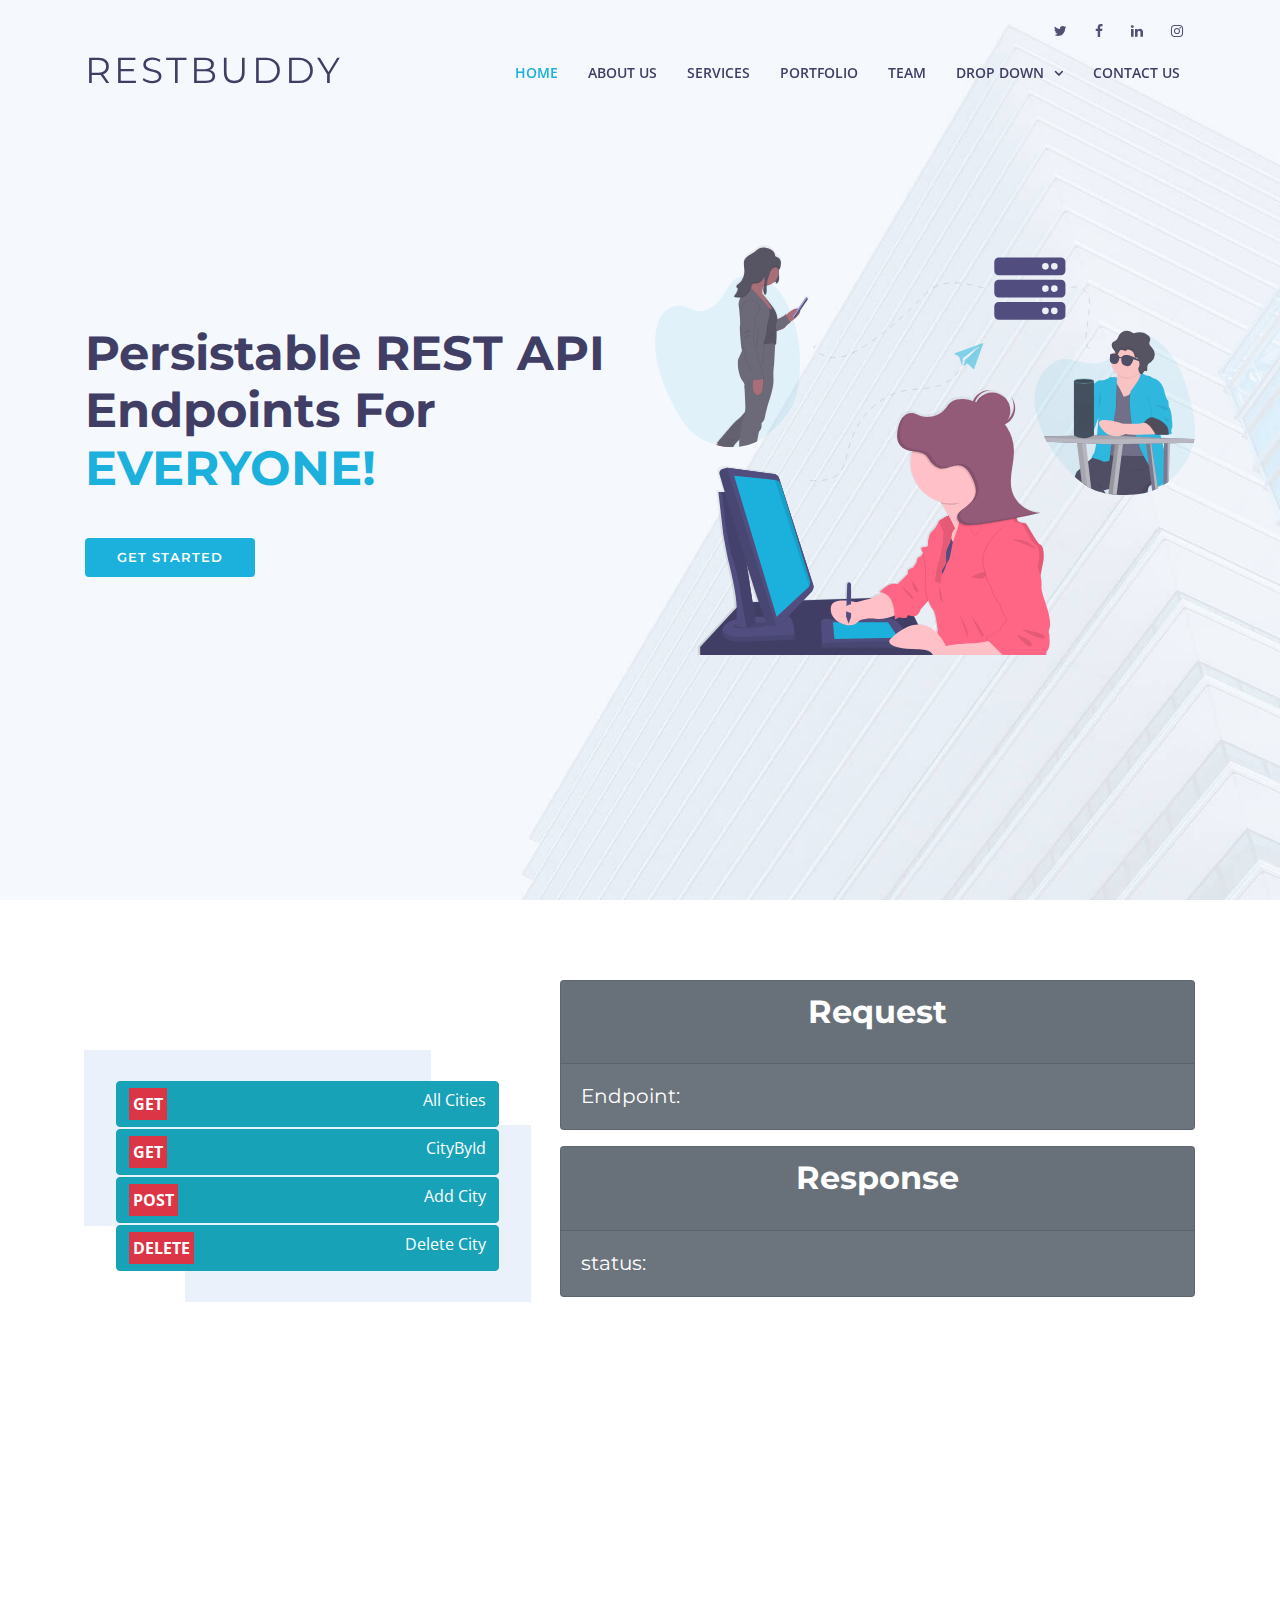
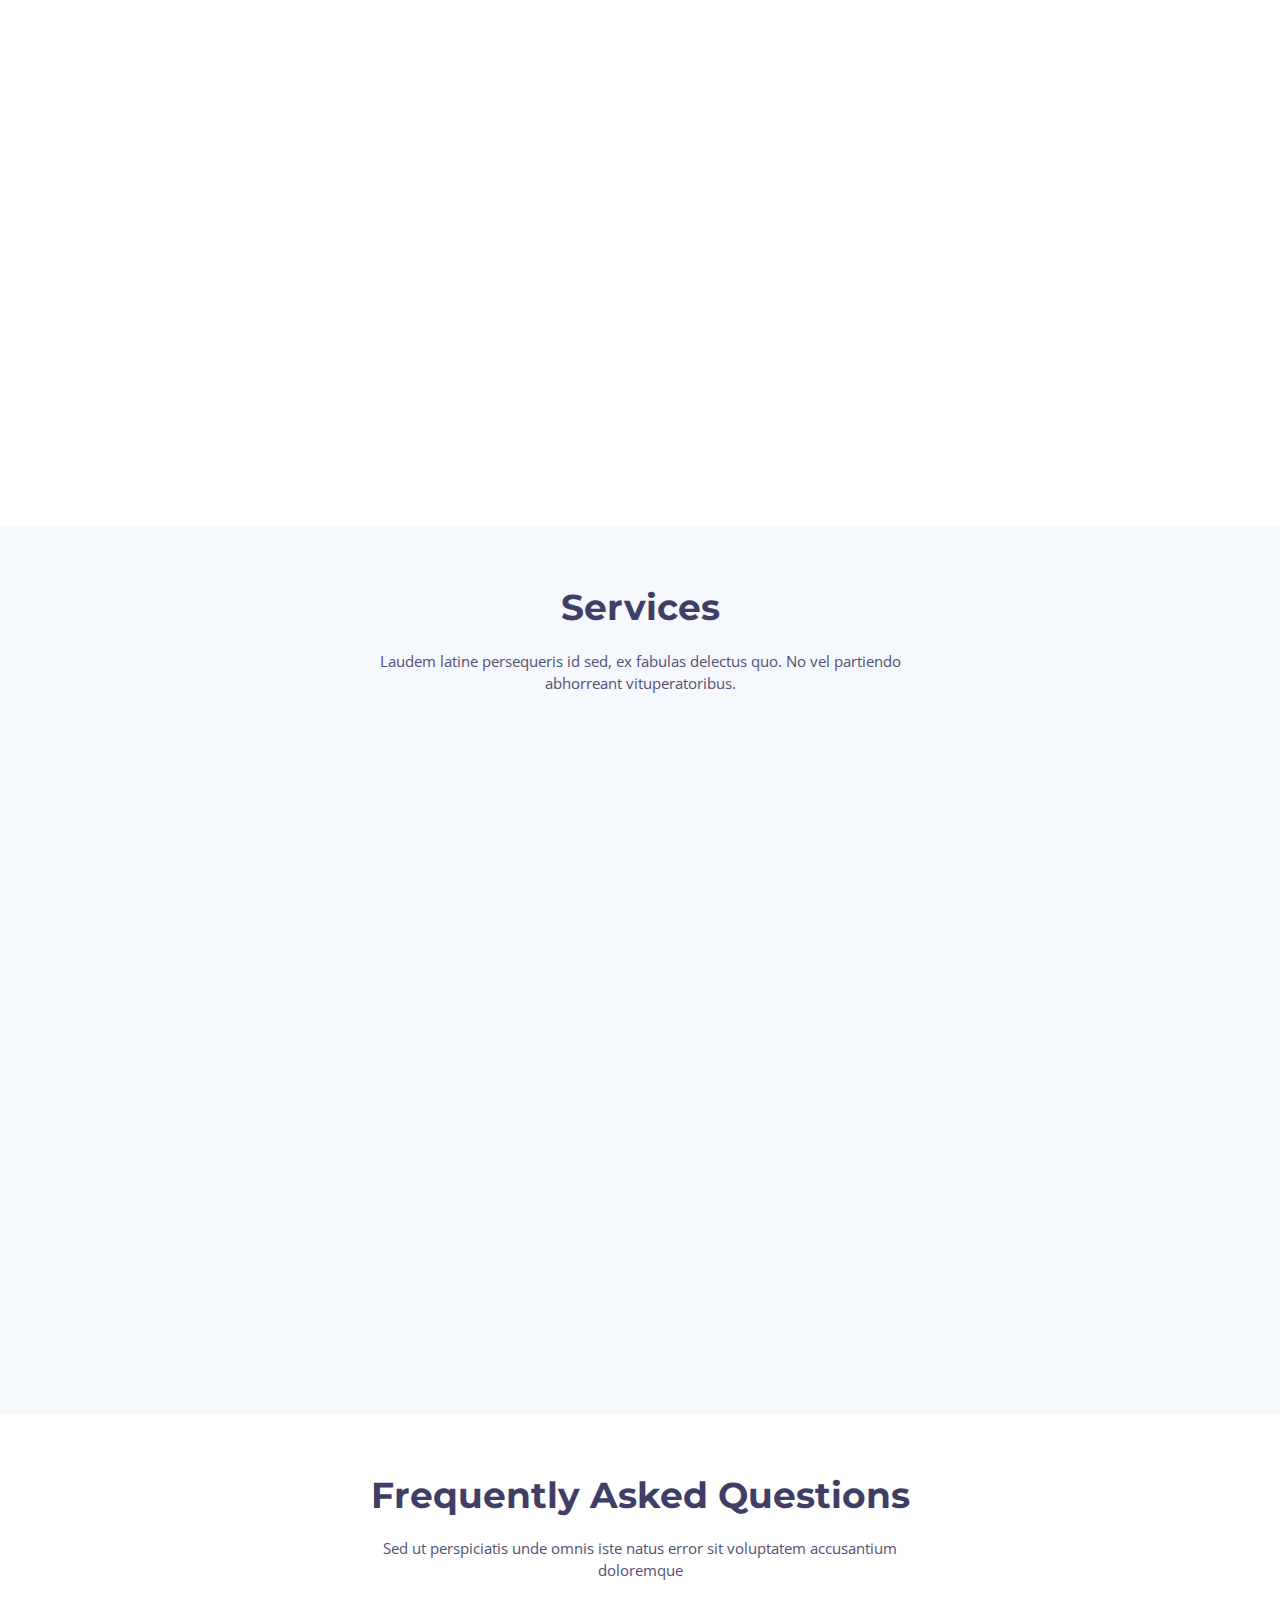
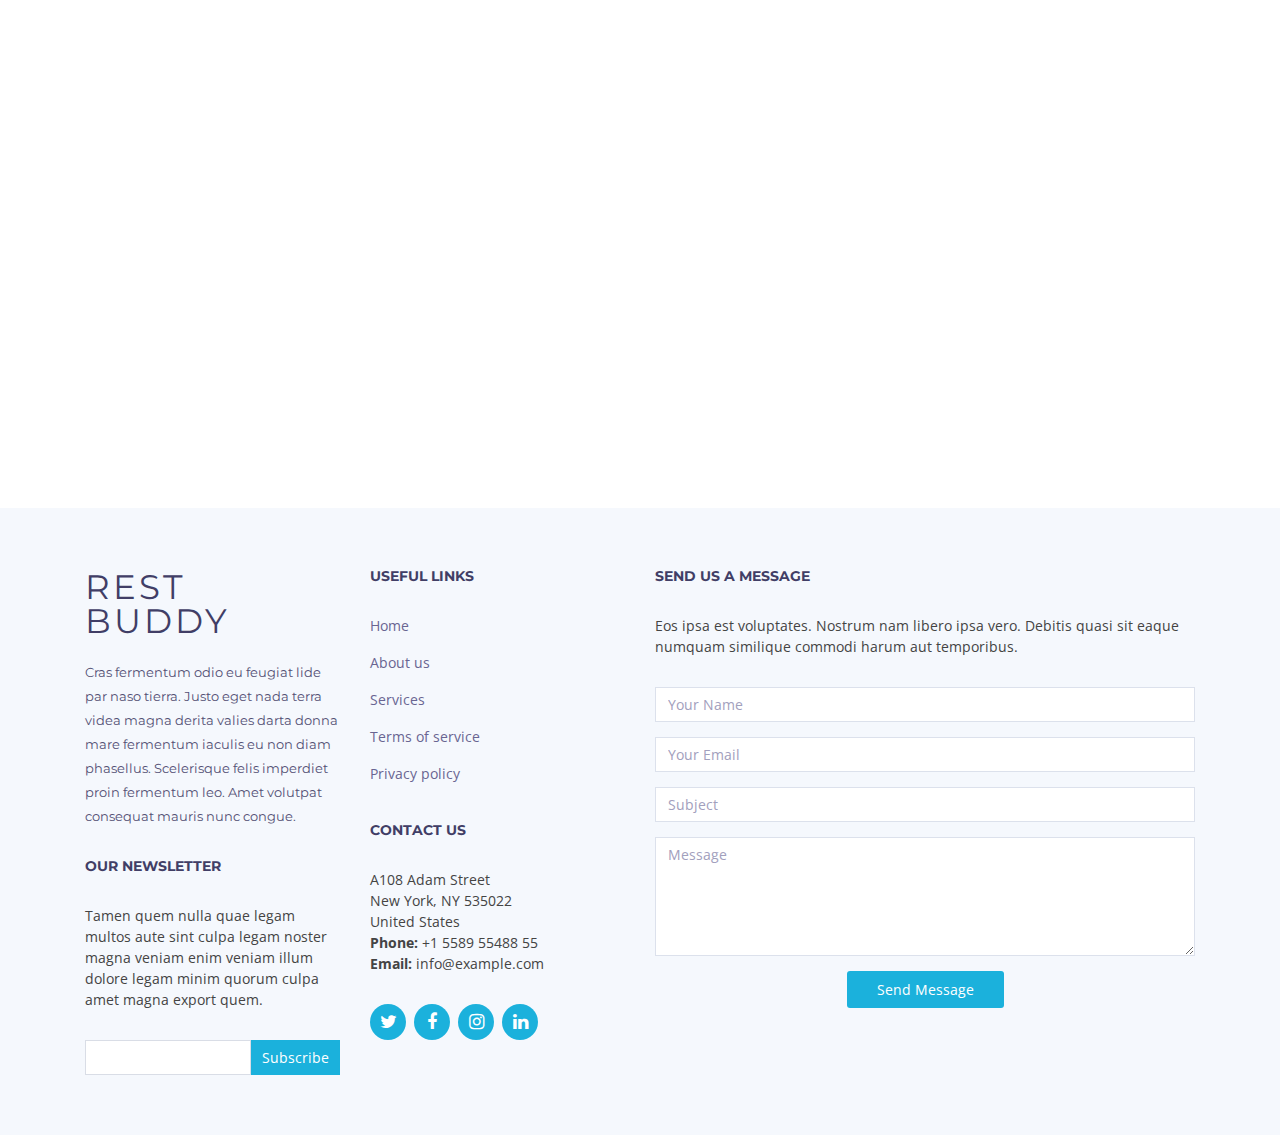
==== index.html @ 24dd7b5a "added backend" ====
<!DOCTYPE html>
<html lang="en">

<head>
    <meta charset="utf-8">
    <title>RestBuddy</title>
    <meta content="width=device-width, initial-scale=1.0" name="viewport">
    <meta content="rest buddy, rest api dummy api" name="keywords">
    <meta content="Dummy Rest Api for your frontend application." name="description">
    <!-- Favicons -->
    <link href="ui/img/favicon.png" rel="icon">
    <link href="ui/img/apple-touch-icon.png" rel="apple-touch-icon">
    <!-- Google Fonts -->
    <link href="https://fonts.googleapis.com/css?family=Open+Sans:300,300i,400,400i,500,600,700,700i|Montserrat:300,400,500,600,700" rel="stylesheet">
    <!-- Bootstrap CSS File -->
    <link href="ui/lib/bootstrap/css/bootstrap.min.css" rel="stylesheet">
    <!-- Libraries CSS Files -->
    <link href="ui/lib/font-awesome/css/font-awesome.min.css" rel="stylesheet">
    <link href="ui/lib/animate/animate.min.css" rel="stylesheet">
    <link href="ui/lib/ionicons/css/ionicons.min.css" rel="stylesheet">
    <link href="ui/lib/owlcarousel/assets/owl.carousel.min.css" rel="stylesheet">
    <link href="ui/lib/lightbox/css/lightbox.min.css" rel="stylesheet">
    <!-- Main Stylesheet File -->
    <link href="ui/css/style.css" rel="stylesheet">
</head>

<body>
    <!--==========================
  Header
  ============================-->
    <header id="header">
        <div id="topbar">
            <div class="container">
                <div class="social-links">
                    <a href="#" class="twitter"><i class="fa fa-twitter"></i></a>
                    <a href="#" class="facebook"><i class="fa fa-facebook"></i></a>
                    <a href="#" class="linkedin"><i class="fa fa-linkedin"></i></a>
                    <a href="#" class="instagram"><i class="fa fa-instagram"></i></a>
                </div>
            </div>
        </div>
        <div class="container">
            <div class="logo float-left">
                <!-- Uncomment below if you prefer to use an image logo -->
                <h1 class="text-light"><a href="#intro" class="scrollto"><span>RestBuddy</span></a></h1>
                <!-- <a href="#header" class="scrollto"><img src="img/logo.png" alt="" class="img-fluid"></a> -->
            </div>
            <nav class="main-nav float-right d-none d-lg-block">
                <ul>
                    <li class="active"><a href="#intro">Home</a></li>
                    <li><a href="#about">About Us</a></li>
                    <li><a href="#services">Services</a></li>
                    <li><a href="#portfolio">Portfolio</a></li>
                    <li><a href="#team">Team</a></li>
                    <li class="drop-down"><a href="">Drop Down</a>
                        <ul>
                            <li><a href="#">Drop Down 1</a></li>
                            <li class="drop-down"><a href="#">Drop Down 2</a>
                                <ul>
                                    <li><a href="#">Deep Drop Down 1</a></li>
                                    <li><a href="#">Deep Drop Down 2</a></li>
                                    <li><a href="#">Deep Drop Down 3</a></li>
                                    <li><a href="#">Deep Drop Down 4</a></li>
                                    <li><a href="#">Deep Drop Down 5</a></li>
                                </ul>
                            </li>
                            <li><a href="#">Drop Down 3</a></li>
                            <li><a href="#">Drop Down 4</a></li>
                            <li><a href="#">Drop Down 5</a></li>
                        </ul>
                    </li>
                    <li><a href="#footer">Contact Us</a></li>
                </ul>
            </nav><!-- .main-nav -->
        </div>
    </header><!-- #header -->
    <!--==========================
    Intro Section
  ============================-->
    <section id="intro" class="clearfix">
        <div class="container d-flex h-100">
            <div class="row justify-content-center align-self-center">
                <div class="col-md-6 intro-info order-md-first order-last">
                    <h2>Persistable REST API<br> Endpoints For <span>EVERYONE!</span></h2>
                    <div>
                        <a href="#about" class="btn-get-started scrollto">Get Started</a>
                    </div>
                </div>
                <div class="col-md-6 intro-img order-md-last order-first">
                    <img src="ui/img/intro-img.svg" alt="" class="img-fluid">
                </div>
            </div>
        </div>
    </section><!-- #intro -->
    <main id="main">
        <!--==========================
      About Us Section
    ============================-->
        <section id="about">
            <div class="container">
                <div class="row">
                    <div class="col-lg-5 col-md-6">
                        <div class="about-img">
                            <div class="d-flex flex-column" id="api-menu">
                                <div class="api-items btn btn-info" id="api1">
                                    <span class="p-1 bg-danger text-white httpmethod">GET</span>All Cities
                                </div>
                                <div class="api-items btn btn-info" id="api2">
                                    <span class="p-1 bg-danger text-white httpmethod">GET</span> CityById
                                </div>
                                <div class="api-items btn btn-info" id="api3">
                                    <span class="p-1 bg-danger text-white httpmethod">POST</span> Add City
                                </div>
                                <div class="api-items btn btn-info" id="api4">
                                    <span class="p-1 bg-danger text-white httpmethod">DELETE</span> Delete City
                                </div>
                            </div>
                        </div>
                    </div>
                    <div class="col-lg-7 col-md-6">
                        <div class="about-content">
                            <div id="requestID">
                                <div class="card text-white bg-secondary mb-3">
                                    <div class="card-header text-center">
                                        <h2>Request</h2>
                                    </div>
                                    <div class="card-body">
                                        <h5 class="card-title d-inline">Endpoint: </h5><span class="d-inline" id="requestEndpointID"></span>
                                    </div>
                                </div>
                            </div>
                            
                            <div id="responseID" class="overflow-auto">
                                <div class="card text-white bg-secondary mb-3">
                                    <div class="card-header text-center">
                                        <h2>Response</h2>
                                    </div>
                                    <div class="card-body">
                                        <h5 class="card-title d-inline">status: </h5><span class="d-inline" id="responseStatusID" style="font-weight: bolder;"></span>
                                        <div class="card-text" id="responseDataID"></div>
                                    </div>
                                </div>
                            </div>
                        </div>
                    </div>
                </div>
            </div>
        </section><!-- #about -->
        <!--==========================
      Services Section
    ============================-->
        <section id="services" class="section-bg">
            <div class="container">
                <header class="section-header">
                    <h3>Services</h3>
                    <p>Laudem latine persequeris id sed, ex fabulas delectus quo. No vel partiendo abhorreant vituperatoribus.</p>
                </header>
                <div class="row">
                    <div class="col-md-6 col-lg-4 wow bounceInUp" data-wow-duration="1.4s">
                        <div class="box">
                            <div class="icon" style="background: #fceef3;"><i class="ion-ios-analytics-outline" style="color: #ff689b;"></i></div>
                            <h4 class="title"><a href="">Lorem Ipsum</a></h4>
                            <p class="description">Voluptatum deleniti atque corrupti quos dolores et quas molestias excepturi sint occaecati cupiditate non provident</p>
                        </div>
                    </div>
                    <div class="col-md-6 col-lg-4 wow bounceInUp" data-wow-duration="1.4s">
                        <div class="box">
                            <div class="icon" style="background: #fff0da;"><i class="ion-ios-bookmarks-outline" style="color: #e98e06;"></i></div>
                            <h4 class="title"><a href="">Dolor Sitema</a></h4>
                            <p class="description">Minim veniam, quis nostrud exercitation ullamco laboris nisi ut aliquip ex ea commodo consequat tarad limino ata</p>
                        </div>
                    </div>
                    <div class="col-md-6 col-lg-4 wow bounceInUp" data-wow-delay="0.1s" data-wow-duration="1.4s">
                        <div class="box">
                            <div class="icon" style="background: #e6fdfc;"><i class="ion-ios-paper-outline" style="color: #3fcdc7;"></i></div>
                            <h4 class="title"><a href="">Sed ut perspiciatis</a></h4>
                            <p class="description">Duis aute irure dolor in reprehenderit in voluptate velit esse cillum dolore eu fugiat nulla pariatur</p>
                        </div>
                    </div>
                    <div class="col-md-6 col-lg-4 wow bounceInUp" data-wow-delay="0.1s" data-wow-duration="1.4s">
                        <div class="box">
                            <div class="icon" style="background: #eafde7;"><i class="ion-ios-speedometer-outline" style="color:#41cf2e;"></i></div>
                            <h4 class="title"><a href="">Magni Dolores</a></h4>
                            <p class="description">Excepteur sint occaecat cupidatat non proident, sunt in culpa qui officia deserunt mollit anim id est laborum</p>
                        </div>
                    </div>
                    <div class="col-md-6 col-lg-4 wow bounceInUp" data-wow-delay="0.2s" data-wow-duration="1.4s">
                        <div class="box">
                            <div class="icon" style="background: #e1eeff;"><i class="ion-ios-world-outline" style="color: #2282ff;"></i></div>
                            <h4 class="title"><a href="">Nemo Enim</a></h4>
                            <p class="description">At vero eos et accusamus et iusto odio dignissimos ducimus qui blanditiis praesentium voluptatum deleniti atque</p>
                        </div>
                    </div>
                    <div class="col-md-6 col-lg-4 wow bounceInUp" data-wow-delay="0.2s" data-wow-duration="1.4s">
                        <div class="box">
                            <div class="icon" style="background: #ecebff;"><i class="ion-ios-clock-outline" style="color: #8660fe;"></i></div>
                            <h4 class="title"><a href="">Eiusmod Tempor</a></h4>
                            <p class="description">Et harum quidem rerum facilis est et expedita distinctio. Nam libero tempore, cum soluta nobis est eligendi</p>
                        </div>
                    </div>
                </div>
            </div>
        </section><!-- #services -->
        <!--==========================
      Frequently Asked Questions Section
    ============================-->
        <section id="faq">
            <div class="container">
                <header class="section-header">
                    <h3>Frequently Asked Questions</h3>
                    <p>Sed ut perspiciatis unde omnis iste natus error sit voluptatem accusantium doloremque</p>
                </header>
                <ul id="faq-list" class="wow fadeInUp">
                    <li>
                        <a data-toggle="collapse" class="collapsed" href="#faq1">Non consectetur a erat nam at lectus urna duis? <i class="ion-android-remove"></i></a>
                        <div id="faq1" class="collapse" data-parent="#faq-list">
                            <p>
                                Feugiat pretium nibh ipsum consequat. Tempus iaculis urna id volutpat lacus laoreet non curabitur gravida. Venenatis lectus magna fringilla urna porttitor rhoncus dolor purus non.
                            </p>
                        </div>
                    </li>
                    <li>
                        <a data-toggle="collapse" href="#faq2" class="collapsed">Feugiat scelerisque varius morbi enim nunc faucibus a pellentesque? <i class="ion-android-remove"></i></a>
                        <div id="faq2" class="collapse" data-parent="#faq-list">
                            <p>
                                Dolor sit amet consectetur adipiscing elit pellentesque habitant morbi. Id interdum velit laoreet id donec ultrices. Fringilla phasellus faucibus scelerisque eleifend donec pretium. Est pellentesque elit ullamcorper dignissim. Mauris ultrices eros in cursus turpis massa tincidunt dui.
                            </p>
                        </div>
                    </li>
                    <li>
                        <a data-toggle="collapse" href="#faq3" class="collapsed">Dolor sit amet consectetur adipiscing elit pellentesque habitant morbi? <i class="ion-android-remove"></i></a>
                        <div id="faq3" class="collapse" data-parent="#faq-list">
                            <p>
                                Eleifend mi in nulla posuere sollicitudin aliquam ultrices sagittis orci. Faucibus pulvinar elementum integer enim. Sem nulla pharetra diam sit amet nisl suscipit. Rutrum tellus pellentesque eu tincidunt. Lectus urna duis convallis convallis tellus. Urna molestie at elementum eu facilisis sed odio morbi quis
                            </p>
                        </div>
                    </li>
                    <li>
                        <a data-toggle="collapse" href="#faq4" class="collapsed">Ac odio tempor orci dapibus. Aliquam eleifend mi in nulla? <i class="ion-android-remove"></i></a>
                        <div id="faq4" class="collapse" data-parent="#faq-list">
                            <p>
                                Dolor sit amet consectetur adipiscing elit pellentesque habitant morbi. Id interdum velit laoreet id donec ultrices. Fringilla phasellus faucibus scelerisque eleifend donec pretium. Est pellentesque elit ullamcorper dignissim. Mauris ultrices eros in cursus turpis massa tincidunt dui.
                            </p>
                        </div>
                    </li>
                    <li>
                        <a data-toggle="collapse" href="#faq5" class="collapsed">Tempus quam pellentesque nec nam aliquam sem et tortor consequat? <i class="ion-android-remove"></i></a>
                        <div id="faq5" class="collapse" data-parent="#faq-list">
                            <p>
                                Molestie a iaculis at erat pellentesque adipiscing commodo. Dignissim suspendisse in est ante in. Nunc vel risus commodo viverra maecenas accumsan. Sit amet nisl suscipit adipiscing bibendum est. Purus gravida quis blandit turpis cursus in
                            </p>
                        </div>
                    </li>
                    <li>
                        <a data-toggle="collapse" href="#faq6" class="collapsed">Tortor vitae purus faucibus ornare. Varius vel pharetra vel turpis nunc eget lorem dolor? <i class="ion-android-remove"></i></a>
                        <div id="faq6" class="collapse" data-parent="#faq-list">
                            <p>
                                Laoreet sit amet cursus sit amet dictum sit amet justo. Mauris vitae ultricies leo integer malesuada nunc vel. Tincidunt eget nullam non nisi est sit amet. Turpis nunc eget lorem dolor sed. Ut venenatis tellus in metus vulputate eu scelerisque. Pellentesque diam volutpat commodo sed egestas egestas fringilla phasellus faucibus. Nibh tellus molestie nunc non blandit massa enim nec.
                            </p>
                        </div>
                    </li>
                </ul>
            </div>
        </section><!-- #faq -->
    </main>
    <!--==========================
    Footer
  ============================-->
    <footer id="footer" class="section-bg">
        <div class="footer-top">
            <div class="container">
                <div class="row">
                    <div class="col-lg-6">
                        <div class="row">
                            <div class="col-sm-6">
                                <div class="footer-info">
                                    <h3>REST Buddy</h3>
                                    <p>Cras fermentum odio eu feugiat lide par naso tierra. Justo eget nada terra videa magna derita valies darta donna mare fermentum iaculis eu non diam phasellus. Scelerisque felis imperdiet proin fermentum leo. Amet volutpat consequat mauris nunc congue.</p>
                                </div>
                                <div class="footer-newsletter">
                                    <h4>Our Newsletter</h4>
                                    <p>Tamen quem nulla quae legam multos aute sint culpa legam noster magna veniam enim veniam illum dolore legam minim quorum culpa amet magna export quem.</p>
                                    <form action="" method="post">
                                        <input type="email" name="email"><input type="submit" value="Subscribe">
                                    </form>
                                </div>
                            </div>
                            <div class="col-sm-6">
                                <div class="footer-links">
                                    <h4>Useful Links</h4>
                                    <ul>
                                        <li><a href="#">Home</a></li>
                                        <li><a href="#">About us</a></li>
                                        <li><a href="#">Services</a></li>
                                        <li><a href="#">Terms of service</a></li>
                                        <li><a href="#">Privacy policy</a></li>
                                    </ul>
                                </div>
                                <div class="footer-links">
                                    <h4>Contact Us</h4>
                                    <p>
                                        A108 Adam Street <br>
                                        New York, NY 535022<br>
                                        United States <br>
                                        <strong>Phone:</strong> +1 5589 55488 55<br>
                                        <strong>Email:</strong> info@example.com<br>
                                    </p>
                                </div>
                                <div class="social-links">
                                    <a href="#" class="twitter"><i class="fa fa-twitter"></i></a>
                                    <a href="#" class="facebook"><i class="fa fa-facebook"></i></a>
                                    <a href="#" class="instagram"><i class="fa fa-instagram"></i></a>
                                    <a href="#" class="linkedin"><i class="fa fa-linkedin"></i></a>
                                </div>
                            </div>
                        </div>
                    </div>
                    <div class="col-lg-6">
                        <div class="form">
                            <h4>Send us a message</h4>
                            <p>Eos ipsa est voluptates. Nostrum nam libero ipsa vero. Debitis quasi sit eaque numquam similique commodi harum aut temporibus.</p>
                            <form action="" method="post" role="form" class="contactForm">
                                <div class="form-group">
                                    <input type="text" name="name" class="form-control" id="name" placeholder="Your Name" data-rule="minlen:4" data-msg="Please enter at least 4 chars" />
                                    <div class="validation"></div>
                                </div>
                                <div class="form-group">
                                    <input type="email" class="form-control" name="email" id="email" placeholder="Your Email" data-rule="email" data-msg="Please enter a valid email" />
                                    <div class="validation"></div>
                                </div>
                                <div class="form-group">
                                    <input type="text" class="form-control" name="subject" id="subject" placeholder="Subject" data-rule="minlen:4" data-msg="Please enter at least 8 chars of subject" />
                                    <div class="validation"></div>
                                </div>
                                <div class="form-group">
                                    <textarea class="form-control" name="message" rows="5" data-rule="required" data-msg="Please write something for us" placeholder="Message"></textarea>
                                    <div class="validation"></div>
                                </div>
                                <div id="sendmessage">Your message has been sent. Thank you!</div>
                                <div id="errormessage"></div>
                                <div class="text-center"><button type="submit" title="Send Message">Send Message</button></div>
                            </form>
                        </div>
                    </div>
                </div>
            </div>
        </div>
        <!-- <div class="container">
            <div class="copyright">
                &copy; Copyright <strong>Rapid</strong>. All Rights Reserved
            </div>
            <div class="credits">
                
          All the links in the footer should remain intact.
          You can delete the links only if you purchased the pro version.
          Licensing information: https://bootstrapmade.com/license/
          Purchase the pro version with working PHP/AJAX contact form: https://bootstrapmade.com/buy/?theme=Rapid
        
                Designed by <a href="https://bootstrapmade.com/">BootstrapMade</a>
            </div>
        </div> -->
    </footer><!-- #footer -->
    <a href="#" class="back-to-top"><i class="fa fa-chevron-up"></i></a>
    <!-- Uncomment below if you want to use a preloader -->
    <!-- <div id="preloader"></div> -->
    <!-- JavaScript Libraries -->
    <script src="ui/lib/jquery/jquery.min.js"></script>
    <script src="ui/lib/jquery/jquery-migrate.min.js"></script>
    <script src="ui/lib/bootstrap/js/bootstrap.bundle.min.js"></script>
    <script src="ui/lib/axios/axios.min.js"></script>
    <script src="ui/lib/easing/easing.min.js"></script>
    <script src="ui/lib/mobile-nav/mobile-nav.js"></script>
    <script src="ui/lib/wow/wow.min.js"></script>
    <script src="ui/lib/waypoints/waypoints.min.js"></script>
    <script src="ui/lib/counterup/counterup.min.js"></script>
    <script src="ui/lib/owlcarousel/owl.carousel.min.js"></script>
    <script src="ui/lib/isotope/isotope.pkgd.min.js"></script>
    <script src="ui/lib/lightbox/js/lightbox.min.js"></script>
    <!-- Contact Form JavaScript File -->
    <script src="ui/contactform/contactform.js"></script>
    <!-- Template Main Javascript File -->
    <script src="ui/js/main.js"></script>
</body>

</html>
---- ui/css/style.css ----
/*
  Theme Name: Rapid
  Theme URL: https://bootstrapmade.com/rapid-multipurpose-bootstrap-business-template/
  Author: BootstrapMade.com
  License: https://bootstrapmade.com/license/
*/

/*--------------------------------------------------------------
# General
--------------------------------------------------------------*/

body {
    background: #fff;
    color: #444;
    font-family: "Open Sans", sans-serif;
}

a {
    color: #1bb1dc;
    transition: 0.5s;
}

a:hover,
a:active,
a:focus {
    color: #0a98c0;
    outline: none;
    text-decoration: none;
}

p {
    padding: 0;
    margin: 0 0 30px 0;
}

h1,
h2,
h3,
h4,
h5,
h6 {
    font-family: "Montserrat", sans-serif;
    font-weight: 400;
    margin: 0 0 20px 0;
    padding: 0;
}

/* Back to top button */

.back-to-top {
    position: fixed;
    display: none;
    background: #1bb1dc;
    color: #fff;
    width: 44px;
    height: 44px;
    text-align: center;
    line-height: 1;
    font-size: 16px;
    border-radius: 50%;
    right: 15px;
    bottom: 15px;
    transition: background 0.5s;
    z-index: 11;
}

.back-to-top i {
    padding-top: 12px;
    color: #fff;
}

/* Prelaoder */

#preloader {
    position: fixed;
    top: 0;
    left: 0;
    right: 0;
    bottom: 0;
    z-index: 9999;
    overflow: hidden;
    background: #fff;
}

#preloader:before {
    content: "";
    position: fixed;
    top: calc(50% - 30px);
    left: calc(50% - 30px);
    border: 6px solid #f2f2f2;
    border-top: 6px solid #1bb1dc;
    border-radius: 50%;
    width: 60px;
    height: 60px;
    -webkit-animation: animate-preloader 1s linear infinite;
    animation: animate-preloader 1s linear infinite;
}

@-webkit-keyframes animate-preloader {
    0% {
        -webkit-transform: rotate(0deg);
        transform: rotate(0deg);
    }

    100% {
        -webkit-transform: rotate(360deg);
        transform: rotate(360deg);
    }
}

@keyframes animate-preloader {
    0% {
        -webkit-transform: rotate(0deg);
        transform: rotate(0deg);
    }

    100% {
        -webkit-transform: rotate(360deg);
        transform: rotate(360deg);
    }
}

/*--------------------------------------------------------------
# Top Bar
--------------------------------------------------------------*/

#topbar {
    padding: 0 0 10px 0;
    font-size: 14px;
    transition: all 0.5s;
}

#topbar .social-links {
    text-align: right;
}

#topbar .social-links a {
    color: #535074;
    padding: 4px 12px;
    display: inline-block;
    line-height: 1px;
}

#topbar .social-links a:hover {
    color: #1bb1dc;
}

#topbar .social-links a:first-child {
    border-left: 0;
}

/*--------------------------------------------------------------
# Header
--------------------------------------------------------------*/

#header {
    height: 110px;
    transition: all 0.5s;
    z-index: 997;
    transition: all 0.5s;
    padding: 20px 0;
    position: fixed;
    left: 0;
    top: 0;
    right: 0;
    transition: all 0.5s;
    z-index: 997;
}

#header.header-scrolled,
#header.header-pages {
    height: 70px;
    padding: 15px 0;
    background-color: #fff;
    box-shadow: 0px 0px 30px rgba(127, 137, 161, 0.3);
}

#header.header-scrolled #topbar,
#header.header-pages #topbar {
    display: none;
}

#header .logo h1 {
    font-size: 36px;
    margin: 0;
    padding: 0;
    line-height: 1;
    font-weight: 400;
    letter-spacing: 3px;
    text-transform: uppercase;
}

#header .logo h1 a,
#header .logo h1 a:hover {
    color: #413e66;
    text-decoration: none;
}

#header .logo img {
    padding: 0;
    margin: 7px 0;
    max-height: 26px;
}

.main-pages {
    margin-top: 60px;
}

/*--------------------------------------------------------------
# Intro Section
--------------------------------------------------------------*/

#intro {
    width: 100%;
    height: 100vh;
    position: relative;
    background: #f5f8fd url("../img/intro-bg.jpg") center top no-repeat;
    background-size: cover;
}

#intro .intro-info h2 {
    color: #413e66;
    margin-bottom: 40px;
    font-size: 48px;
    font-weight: 700;
}

#intro .intro-info h2 span {
    color: #1bb1dc;
}

#intro .intro-info .btn-get-started,
#intro .intro-info .btn-services {
    font-family: "Montserrat", sans-serif;
    font-size: 13px;
    font-weight: 600;
    text-transform: uppercase;
    letter-spacing: 1px;
    display: inline-block;
    padding: 10px 32px;
    border-radius: 4px;
    transition: 0.5s;
    color: #fff;
    background: #1bb1dc;
    color: #fff;
}

#intro .intro-info .btn-get-started:hover,
#intro .intro-info .btn-services:hover {
    background: #0a98c0;
}

/*--------------------------------------------------------------
# Navigation Menu
--------------------------------------------------------------*/

/* Desktop Navigation */

.main-nav {
    /* Drop Down */
    /* Deep Drop Down */
}

.main-nav,
.main-nav * {
    margin: 0;
    padding: 0;
    list-style: none;
}

.main-nav>ul>li {
    position: relative;
    white-space: nowrap;
    float: left;
}

.main-nav a {
    display: block;
    position: relative;
    color: #413e66;
    padding: 10px 15px;
    transition: 0.3s;
    font-size: 14px;
    font-family: "Open Sans", sans-serif;
    text-transform: uppercase;
    font-weight: 600;
}

.main-nav a:hover,
.main-nav .active>a,
.main-nav li:hover>a {
    color: #1bb1dc;
    text-decoration: none;
}

.main-nav .drop-down ul {
    display: block;
    position: absolute;
    left: 0;
    top: calc(100% - 30px);
    z-index: 99;
    opacity: 0;
    visibility: hidden;
    padding: 10px 0;
    background: #fff;
    box-shadow: 0px 0px 30px rgba(127, 137, 161, 0.25);
    transition: ease all 0.3s;
}

.main-nav .drop-down:hover>ul {
    opacity: 1;
    top: 100%;
    visibility: visible;
}

.main-nav .drop-down li {
    min-width: 180px;
    position: relative;
}

.main-nav .drop-down ul a {
    padding: 10px 20px;
    font-size: 14px;
    font-weight: 500;
    text-transform: none;
    color: #065e77;
}

.main-nav .drop-down ul a:hover,
.main-nav .drop-down ul .active>a,
.main-nav .drop-down ul li:hover>a {
    color: #1bb1dc;
}

.main-nav .drop-down>a:after {
    content: "\f107";
    font-family: FontAwesome;
    padding-left: 10px;
}

.main-nav .drop-down .drop-down ul {
    top: 0;
    left: calc(100% - 30px);
}

.main-nav .drop-down .drop-down:hover>ul {
    opacity: 1;
    top: 0;
    left: 100%;
}

.main-nav .drop-down .drop-down>a {
    padding-right: 35px;
}

.main-nav .drop-down .drop-down>a:after {
    content: "\f105";
    position: absolute;
    right: 15px;
}

/* Mobile Navigation */

.mobile-nav {
    position: fixed;
    top: 0;
    bottom: 0;
    z-index: 9999;
    overflow-y: auto;
    left: -260px;
    width: 260px;
    padding-top: 18px;
    background: rgba(40, 38, 70, 0.8);
    transition: 0.4s;
}

.mobile-nav * {
    margin: 0;
    padding: 0;
    list-style: none;
}

.mobile-nav a {
    display: block;
    position: relative;
    color: #fff;
    padding: 10px 20px;
    font-weight: 500;
}

.mobile-nav a:hover,
.mobile-nav .active>a,
.mobile-nav li:hover>a {
    color: #8dc2fa;
    text-decoration: none;
}

.mobile-nav .drop-down>a:after {
    content: "\f078";
    font-family: FontAwesome;
    padding-left: 10px;
    position: absolute;
    right: 15px;
}

.mobile-nav .active.drop-down>a:after {
    content: "\f077";
}

.mobile-nav .drop-down>a {
    padding-right: 35px;
}

.mobile-nav .drop-down ul {
    display: none;
    overflow: hidden;
}

.mobile-nav .drop-down li {
    padding-left: 20px;
}

.mobile-nav-toggle {
    position: fixed;
    right: 0;
    top: 0;
    z-index: 9998;
    border: 0;
    background: none;
    font-size: 24px;
    transition: all 0.4s;
    outline: none !important;
    line-height: 1;
    cursor: pointer;
    text-align: right;
}

.mobile-nav-toggle i {
    margin: 18px 18px 0 0;
    color: #065e77;
}

.mobile-nav-overly {
    width: 100%;
    height: 100%;
    z-index: 9997;
    top: 0;
    left: 0;
    position: fixed;
    background: rgba(40, 38, 70, 0.8);
    overflow: hidden;
    display: none;
}

.mobile-nav-active {
    overflow: hidden;
}

.mobile-nav-active .mobile-nav {
    left: 0;
}

.mobile-nav-active .mobile-nav-toggle i {
    color: #fff;
}

/*--------------------------------------------------------------
# Sections
--------------------------------------------------------------*/

/* Sections Header
--------------------------------*/

.section-header h3 {
    font-size: 36px;
    color: #413e66;
    text-align: center;
    font-weight: 700;
    position: relative;
    font-family: "Montserrat", sans-serif;
}

.section-header p {
    text-align: center;
    margin: auto;
    font-size: 15px;
    padding-bottom: 60px;
    color: #535074;
    width: 50%;
}

/* Section with background
--------------------------------*/

.section-bg {
    background: #f5f8fd;
}

/* About Us Section
--------------------------------*/

#about {
    padding: 80px 0;
}

/*#about .about-content {
    padding-top: 40px;
}*/

#about .about-content h2 {
    /*color: #413e66;*/
    font-family: "Montserrat", sans-serif;
    font-weight: 700;
}

#about .about-content h3 {
    color: #696592;
    font-weight: 400;
    font-size: 22px;
    font-style: italic;
}

#about .about-content ul {
    list-style: none;
    padding: 0;
}

#about .about-content ul li {
    padding-bottom: 10px;
}

#about .about-content ul li i {
    font-size: 20px;
    padding-right: 4px;
    color: #1bb1dc;
}

#about .about-img {
    position: relative;
    margin: 100px 30px 30px 30px;
}

#about .about-img img {
    width: 100%;
    border: 8px solid #fff;
    transition: .5s;
}

#about .about-img img:hover {
    width: 100%;
    -webkit-transform: scale(1.03);
    transform: scale(1.03);
}

#about .about-img::before {
    position: absolute;
    left: -31px;
    top: -30px;
    width: 90%;
    height: 92%;
    z-index: -1;
    content: '';
    background-color: #ebf1fa;
    transition: .5s;
}

#about .about-img::after {
    position: absolute;
    right: -31px;
    bottom: -30px;
    width: 90%;
    height: 92%;
    z-index: -1;
    content: '';
    background-color: #ebf1fa;
    transition: .5s;
}

/* Services Section
--------------------------------*/

#services {
    padding: 60px 0 40px 0;
}

#services .box {
    padding: 30px;
    position: relative;
    overflow: hidden;
    border-radius: 10px;
    margin: 0 10px 40px 10px;
    background: #fff;
    box-shadow: 0 10px 29px 0 rgba(68, 88, 144, 0.1);
    transition: all 0.3s ease-in-out;
    text-align: center;
}

#services .box:hover {
    -webkit-transform: scale(1.1);
    transform: scale(1.1);
}

#services .icon {
    margin: 0 auto 15px auto;
    padding-top: 12px;
    display: inline-block;
    text-align: center;
    border-radius: 50%;
    width: 60px;
    height: 60px;
}

#services .icon i {
    font-size: 36px;
    line-height: 1;
}

#services .title {
    font-weight: 700;
    margin-bottom: 15px;
    font-size: 18px;
}

#services .title a {
    color: #111;
}

#services .box:hover .title a {
    color: #1bb1dc;
}

#services .description {
    font-size: 14px;
    line-height: 28px;
    margin-bottom: 0;
    text-align: left;
}

/* Why Us Section
--------------------------------*/

#why-us {
    padding: 60px 0;
}

#why-us .why-us-content .features {
    margin: 0 0 15px 0;
    padding: 0;
    transition: 0.3s ease-in-out;
}

#why-us .why-us-content .features i {
    font-size: 36px;
    float: left;
}

#why-us .why-us-content .features h4 {
    font-size: 24px;
    font-weight: 600;
    margin-left: 56px;
    color: #413e66;
    margin-bottom: 5px;
}

#why-us .why-us-content .features p {
    font-size: 16px;
    margin-left: 56px;
    color: #555186;
}

#why-us .counters {
    padding-top: 40px;
}

#why-us .counters span {
    font-family: "Montserrat", sans-serif;
    font-weight: bold;
    font-size: 48px;
    display: block;
    color: #555186;
}

#why-us .counters p {
    padding: 0;
    margin: 0 0 20px 0;
    font-family: "Montserrat", sans-serif;
    font-size: 14px;
    color: #8a87b6;
}

/* Call To Action Section
--------------------------------*/

#call-to-action {
    background: #2d2b46;
    background-size: cover;
    padding: 40px 0;
}

#call-to-action .cta-title {
    color: #fff;
    font-size: 28px;
    font-weight: 700;
}

#call-to-action .cta-text {
    color: #fff;
}

#call-to-action .cta-btn {
    font-family: "Montserrat", sans-serif;
    font-weight: 700;
    font-size: 16px;
    letter-spacing: 1px;
    display: inline-block;
    padding: 8px 26px;
    border-radius: 3px;
    transition: 0.5s;
    margin: 10px;
    border: 3px solid #fff;
    color: #fff;
}

#call-to-action .cta-btn:hover {
    background: #1bb1dc;
    border: 3px solid #1bb1dc;
}

/* Features Section
--------------------------------*/

#features {
    padding: 80px 0;
}

#features h4 {
    font-weight: 600;
    font-size: 24px;
}

/* Portfolio Section
--------------------------------*/

#portfolio {
    padding: 60px 0;
}

#portfolio #portfolio-flters {
    padding: 0;
    margin: 5px 0 35px 0;
    list-style: none;
    text-align: center;
}

#portfolio #portfolio-flters li {
    cursor: pointer;
    margin: 15px 15px 15px 0;
    display: inline-block;
    padding: 6px 10px;
    font-size: 16px;
    line-height: 20px;
    color: #413e66;
    margin-bottom: 5px;
    transition: all 0.3s ease-in-out;
}

#portfolio #portfolio-flters li:hover,
#portfolio #portfolio-flters li.filter-active {
    color: #1bb1dc;
}

#portfolio #portfolio-flters li:last-child {
    margin-right: 0;
}

#portfolio .portfolio-item {
    position: relative;
    overflow: hidden;
    margin-bottom: 30px;
}

#portfolio .portfolio-item .portfolio-wrap {
    overflow: hidden;
    position: relative;
    margin: 0;
}

#portfolio .portfolio-item .portfolio-wrap:hover img {
    opacity: 0.4;
    transition: 0.3s;
}

#portfolio .portfolio-item .portfolio-wrap .portfolio-info {
    position: absolute;
    top: 0;
    right: 0;
    bottom: 0;
    left: 0;
    display: -webkit-box;
    display: -webkit-flex;
    display: -ms-flexbox;
    display: flex;
    -webkit-box-pack: center;
    -webkit-justify-content: center;
    -ms-flex-pack: center;
    justify-content: center;
    -webkit-box-align: center;
    -webkit-align-items: center;
    -ms-flex-align: center;
    align-items: center;
    -webkit-box-orient: vertical;
    -webkit-box-direction: normal;
    -webkit-flex-direction: column;
    -ms-flex-direction: column;
    flex-direction: column;
    text-align: center;
    opacity: 0;
    transition: 0.2s linear;
}

#portfolio .portfolio-item .portfolio-wrap .portfolio-info h4 {
    font-size: 22px;
    line-height: 1px;
    font-weight: 700;
    margin-bottom: 14px;
    padding-bottom: 0;
}

#portfolio .portfolio-item .portfolio-wrap .portfolio-info h4 a {
    color: #fff;
}

#portfolio .portfolio-item .portfolio-wrap .portfolio-info h4 a:hover {
    color: #1bb1dc;
}

#portfolio .portfolio-item .portfolio-wrap .portfolio-info p {
    padding: 0;
    margin: 0;
    color: #f8fcff;
    font-weight: 500;
    font-size: 14px;
    text-transform: uppercase;
}

#portfolio .portfolio-item .portfolio-wrap .portfolio-info .link-preview,
#portfolio .portfolio-item .portfolio-wrap .portfolio-info .link-details {
    display: inline-block;
    line-height: 1;
    text-align: center;
    width: 36px;
    height: 36px;
    background: #1bb1dc;
    border-radius: 50%;
    margin: 10px 4px 0 4px;
}

#portfolio .portfolio-item .portfolio-wrap .portfolio-info .link-preview i,
#portfolio .portfolio-item .portfolio-wrap .portfolio-info .link-details i {
    padding-top: 6px;
    font-size: 22px;
    color: #fff;
}

#portfolio .portfolio-item .portfolio-wrap .portfolio-info .link-preview:hover,
#portfolio .portfolio-item .portfolio-wrap .portfolio-info .link-details:hover {
    background: #42c3e8;
}

#portfolio .portfolio-item .portfolio-wrap .portfolio-info .link-preview:hover i,
#portfolio .portfolio-item .portfolio-wrap .portfolio-info .link-details:hover i {
    color: #fff;
}

#portfolio .portfolio-item .portfolio-wrap:hover {
    background: #282646;
}

#portfolio .portfolio-item .portfolio-wrap:hover .portfolio-info {
    opacity: 1;
}

/* Testimonials Section
--------------------------------*/

#testimonials {
    padding: 60px 0;
}

#testimonials .section-header {
    margin-bottom: 40px;
}

#testimonials .testimonial-item .testimonial-img {
    width: 120px;
    border-radius: 50%;
    border: 4px solid #fff;
    float: left;
}

#testimonials .testimonial-item h3 {
    font-size: 20px;
    font-weight: bold;
    margin: 10px 0 5px 0;
    color: #111;
    margin-left: 140px;
}

#testimonials .testimonial-item h4 {
    font-size: 14px;
    color: #999;
    margin: 0 0 15px 0;
    margin-left: 140px;
}

#testimonials .testimonial-item p {
    font-style: italic;
    margin: 0 0 15px 140px;
}

#testimonials .owl-nav,
#testimonials .owl-dots {
    margin-top: 5px;
    text-align: center;
}

#testimonials .owl-dot {
    display: inline-block;
    margin: 0 5px;
    width: 12px;
    height: 12px;
    border-radius: 50%;
    background-color: #ddd;
}

#testimonials .owl-dot.active {
    background-color: #1bb1dc;
}

/* Team Section
--------------------------------*/

#team {
    padding: 60px 0;
}

#team .member {
    text-align: center;
    margin-bottom: 20px;
    position: relative;
    overflow: hidden;
}

#team .member .member-info {
    display: -webkit-box;
    display: -webkit-flex;
    display: -ms-flexbox;
    display: flex;
    -webkit-box-pack: center;
    -webkit-justify-content: center;
    -ms-flex-pack: center;
    justify-content: center;
    -webkit-box-align: center;
    -webkit-align-items: center;
    -ms-flex-align: center;
    align-items: center;
    position: absolute;
    bottom: 0;
    left: 0;
    right: 0;
    transition: 0.2s;
    padding: 15px 0;
    background: rgba(29, 28, 41, 0.6);
}

#team .member .member-info-content {
    transition: margin 0.2s;
    height: 40px;
    transition: height 0.4s;
}

#team .member:hover .member-info {
    transition: 0.4s;
}

#team .member:hover .member-info-content {
    height: 80px;
}

#team .member h4 {
    font-weight: 700;
    margin-bottom: 2px;
    font-size: 18px;
    color: #fff;
}

#team .member span {
    font-style: italic;
    display: block;
    font-size: 13px;
    color: #fff;
}

#team .member .social {
    margin-top: 15px;
}

#team .member .social a {
    transition: none;
    color: #fff;
}

#team .member .social a:hover {
    color: #1bb1dc;
}

#team .member .social i {
    font-size: 18px;
    margin: 0 2px;
}

/* Clients Section
--------------------------------*/

#clients {
    padding: 60px 0;
}

#clients img {
    max-width: 80%;
    opacity: 0.5;
    transition: 0.3s;
    padding: 15px 0;
}

#clients img:hover {
    opacity: 1;
}

#clients .owl-nav,
#clients .owl-dots {
    margin-top: 5px;
    text-align: center;
}

#clients .owl-dot {
    display: inline-block;
    margin: 0 5px;
    width: 12px;
    height: 12px;
    border-radius: 50%;
    background-color: #ddd;
}

#clients .owl-dot.active {
    background-color: #1bb1dc;
}

/* Pricing Section
--------------------------------*/

#pricing {
    padding: 80px 0;
}

#pricing .card {
    border: 0;
    border-radius: 0px;
    box-shadow: 0 3px 0px 0 rgba(65, 62, 102, 0.08);
    transition: all .3s ease-in-out;
    padding: 36px 0;
    position: relative;
}

#pricing .card:after {
    content: '';
    position: absolute;
    top: 0;
    left: 0;
    width: 0%;
    height: 5px;
    background-color: #1bb1dc;
    transition: 0.5s;
}

#pricing .card:hover {
    -webkit-transform: scale(1.05);
    transform: scale(1.05);
    box-shadow: 0 20px 35px 0 rgba(0, 0, 0, 0.08);
}

#pricing .card:hover:after {
    width: 100%;
}

#pricing .card .card-header {
    background-color: white;
    border-bottom: 0px;
    -moz-text-align-last: center;
    text-align-last: center;
}

#pricing .card .card-title {
    margin-bottom: 16px;
    color: #535074;
}

#pricing .card .card-block {
    padding-top: 0;
    text-align: center;
}

#pricing .card .list-group-item {
    border: 0px;
    padding: 6px;
    color: #413e66;
    font-weight: 300;
}

#pricing .card h3 {
    font-size: 64px;
    margin-bottom: 0px;
    color: #535074;
}

#pricing .card h3 .currency {
    font-size: 30px;
    position: relative;
    font-weight: 400;
    top: -30px;
    letter-spacing: 0px;
}

#pricing .card h3 .period {
    font-size: 16px;
    color: #6c67a3;
    letter-spacing: 0px;
}

#pricing .card .list-group {
    margin-bottom: 15px;
}

#pricing .card .btn {
    text-transform: uppercase;
    font-size: 13px;
    font-weight: 500;
    color: #5f5b96;
    border-radius: 0;
    padding: 10px 24px;
    letter-spacing: 1px;
    border-radius: 3px;
    display: inline-block;
    background: #1bb1dc;
    color: #fff;
}

#pricing .card .btn:hover {
    background: #0a98c0;
}

/* Frequently Asked Questions Section
--------------------------------*/

#faq {
    padding: 60px 0;
    overflow: hidden;
}

#faq #faq-list {
    padding: 0;
    list-style: none;
}

#faq #faq-list li {
    border-bottom: 1px solid #ebebeb;
}

#faq #faq-list a {
    padding: 22px 0;
    display: block;
    position: relative;
    font-family: "Montserrat", sans-serif;
    font-size: 20px;
    line-height: 1;
    font-weight: 400;
    padding-right: 20px;
}

#faq #faq-list i {
    font-size: 24px;
    position: absolute;
    right: 0;
    top: 20px;
}

#faq #faq-list p {
    margin-bottom: 20px;
}

#faq #faq-list a.collapse {
    color: #1bb1dc;
}

#faq #faq-list a.collapsed {
    color: #000;
}

#faq #faq-list a.collapsed i::before {
    content: "\f2c7" !important;
}

/*--------------------------------------------------------------
# Footer
--------------------------------------------------------------*/

#footer {
    /*padding: 0 0 30px 0;*/
    font-size: 14px;
    background: #fff;
}

#footer .footer-top {
    padding: 60px 0 30px 0;
    background: #f5f8fd;
}

#footer .footer-top .footer-info {
    margin-bottom: 30px;
}

#footer .footer-top .footer-info h3 {
    font-size: 34px;
    margin: 0 0 20px 0;
    padding: 2px 0 2px 0;
    line-height: 1;
    font-family: "Montserrat", sans-serif;
    color: #413e66;
    font-weight: 400;
    letter-spacing: 3px;
    text-transform: uppercase;
}

#footer .footer-top .footer-info p {
    font-size: 13px;
    line-height: 24px;
    margin-bottom: 0;
    font-family: "Montserrat", sans-serif;
    color: #535074;
}

#footer .footer-top .social-links a {
    font-size: 18px;
    display: inline-block;
    background: #1bb1dc;
    color: #fff;
    line-height: 1;
    padding: 8px 0;
    margin-right: 4px;
    border-radius: 50%;
    text-align: center;
    width: 36px;
    height: 36px;
    transition: 0.3s;
}

#footer .footer-top .social-links a:hover {
    background: #0a98c0;
    color: #fff;
}

#footer .footer-top h4 {
    font-size: 14px;
    font-weight: bold;
    color: #413e66;
    text-transform: uppercase;
    position: relative;
    padding-bottom: 10px;
}

#footer .footer-top .footer-links {
    margin-bottom: 30px;
}

#footer .footer-top .footer-links ul {
    list-style: none;
    padding: 0;
    margin: 0;
}

#footer .footer-top .footer-links ul li {
    padding: 8px 0;
}

#footer .footer-top .footer-links ul li:first-child {
    padding-top: 0;
}

#footer .footer-top .footer-links ul a {
    color: #696592;
}

#footer .footer-top .footer-links ul a:hover {
    color: #1bb1dc;
}

#footer .footer-top .footer-contact {
    margin-bottom: 30px;
}

#footer .footer-top .footer-contact p {
    line-height: 26px;
}

#footer .footer-top .footer-newsletter {
    margin-bottom: 30px;
}

#footer .footer-top .footer-newsletter input[type="email"] {
    border: 0;
    padding: 6px 8px;
    width: 65%;
    border: 1px solid #d9dde6;
}

#footer .footer-top .footer-newsletter input[type="submit"] {
    background: #1bb1dc;
    border: 1px solid #1bb1dc;
    width: 35%;
    padding: 6px 0;
    text-align: center;
    color: #fff;
    transition: 0.3s;
    cursor: pointer;
}

#footer .footer-top .footer-newsletter input[type="submit"]:hover {
    background: #0a98c0;
}

#footer .footer-top .form .form-group {
    margin-bottom: 15px;
}

#footer .footer-top .form #sendmessage {
    color: #fff;
    background: #1bb1dc;
    display: none;
    text-align: center;
    padding: 15px;
    font-weight: 600;
    margin-bottom: 15px;
}

#footer .footer-top .form #errormessage {
    color: #fff;
    display: none;
    background: red;
    text-align: center;
    padding: 15px;
    font-weight: 600;
    margin-bottom: 15px;
}

#footer .footer-top .form #sendmessage.show,
#footer .footer-top .form #errormessage.show,
#footer .footer-top .form .show {
    display: block;
}

#footer .footer-top .form .validation {
    color: red;
    display: none;
    margin: 0 0 20px;
    font-weight: 400;
    font-size: 13px;
}

#footer .footer-top .form label {
    color: #413e66;
    font-weight: 500;
}

#footer .footer-top .form input,
#footer .footer-top .form textarea {
    border-radius: 0;
    box-shadow: none;
    border: 1px solid #dce1ec;
    font-size: 14px;
}

#footer .footer-top .form input::-webkit-input-placeholder,
#footer .footer-top .form textarea::-webkit-input-placeholder {
    color: #a2a0bd;
}

#footer .footer-top .form input::-moz-placeholder,
#footer .footer-top .form textarea::-moz-placeholder {
    color: #a2a0bd;
}

#footer .footer-top .form input:-ms-input-placeholder,
#footer .footer-top .form textarea:-ms-input-placeholder {
    color: #a2a0bd;
}

#footer .footer-top .form input::placeholder,
#footer .footer-top .form textarea::placeholder {
    color: #a2a0bd;
}

#footer .footer-top .form button[type="submit"] {
    background: #1bb1dc;
    border: 0;
    border-radius: 3px;
    padding: 8px 30px;
    color: #fff;
    transition: 0.3s;
}

#footer .footer-top .form button[type="submit"]:hover {
    background: #0a98c0;
    cursor: pointer;
}

#footer .copyright {
    text-align: center;
    padding-top: 30px;
    color: #535074;
    font-size: 15px;
}

#footer .credits {
    text-align: center;
    font-size: 14px;
    padding-top: 4px;
    color: #8582a8;
}

#footer .credits a {
    color: #1bb1dc;
}

#footer .credits a:hover {
    color: #0a98c0;
}

/*--------------------------------------------------------------
# Responsive Media Queries
--------------------------------------------------------------*/

@media (min-width: 991px) {
    #call-to-action .cta-btn-container {
        display: -webkit-box;
        display: -webkit-flex;
        display: -ms-flexbox;
        display: flex;
        -webkit-box-align: center;
        -webkit-align-items: center;
        -ms-flex-align: center;
        align-items: center;
        -webkit-box-pack: end;
        -webkit-justify-content: flex-end;
        -ms-flex-pack: end;
        justify-content: flex-end;
    }
}

@media (min-width: 992px) {
    #intro .intro-info {
        padding-top: 80px;
    }

    #testimonials .testimonial-item p {
        width: 80%;
    }
}

@media (max-width: 991px) {
    #topbar {
        display: none;
    }

    #header {
        height: 70px;
        padding: 15px 0;
    }

    #header .logo h1 {
        font-size: 28px;
        padding: 8px 0;
    }

    #why-us .why-us-content {
        padding-top: 30px;
    }

    #pricing {
        padding-bottom: 30px;
    }

    #pricing .card {
        margin-bottom: 50px;
    }
}

@media (max-width: 768px) {
    .back-to-top {
        bottom: 15px;
    }

    #faq #faq-list a {
        font-size: 18px;
    }

    #faq #faq-list i {
        top: 13px;
    }
}

@media (max-width: 767px) {
    #intro {
        height: auto;
        padding: 80px 0 60px 0;
    }

    #intro .container {
        height: auto !important;
    }

    #intro .intro-img {
        width: 80%;
    }

    #intro .intro-info {
        text-align: center;
        padding-top: 40px;
    }

    #intro .intro-info h2 {
        font-size: 34px;
        margin-bottom: 30px;
    }

    .section-header p {
        width: 100%;
    }

    #testimonials .testimonial-item {
        text-align: center;
    }

    #testimonials .testimonial-item .testimonial-img {
        float: none;
        margin: auto;
    }

    #testimonials .testimonial-item h3,
    #testimonials .testimonial-item h4,
    #testimonials .testimonial-item p {
        margin-left: 0;
    }
}

@media (max-width: 574px) {
    #footer .footer-top .social-links a {
        margin-bottom: 25px;
    }
}

.api-items {
    margin: 0.25%;
    text-align: right;
}

#requestEndpointID {
    font-weight: bolder;
}

#responseID {
    height: 100vh;
    color: #ffffff !important;
}

#responseStatusID,
#responseDataID pre {
    color: #ffffff;
}

.httpmethod {
    float: left;
    font-weight: bolder;
}
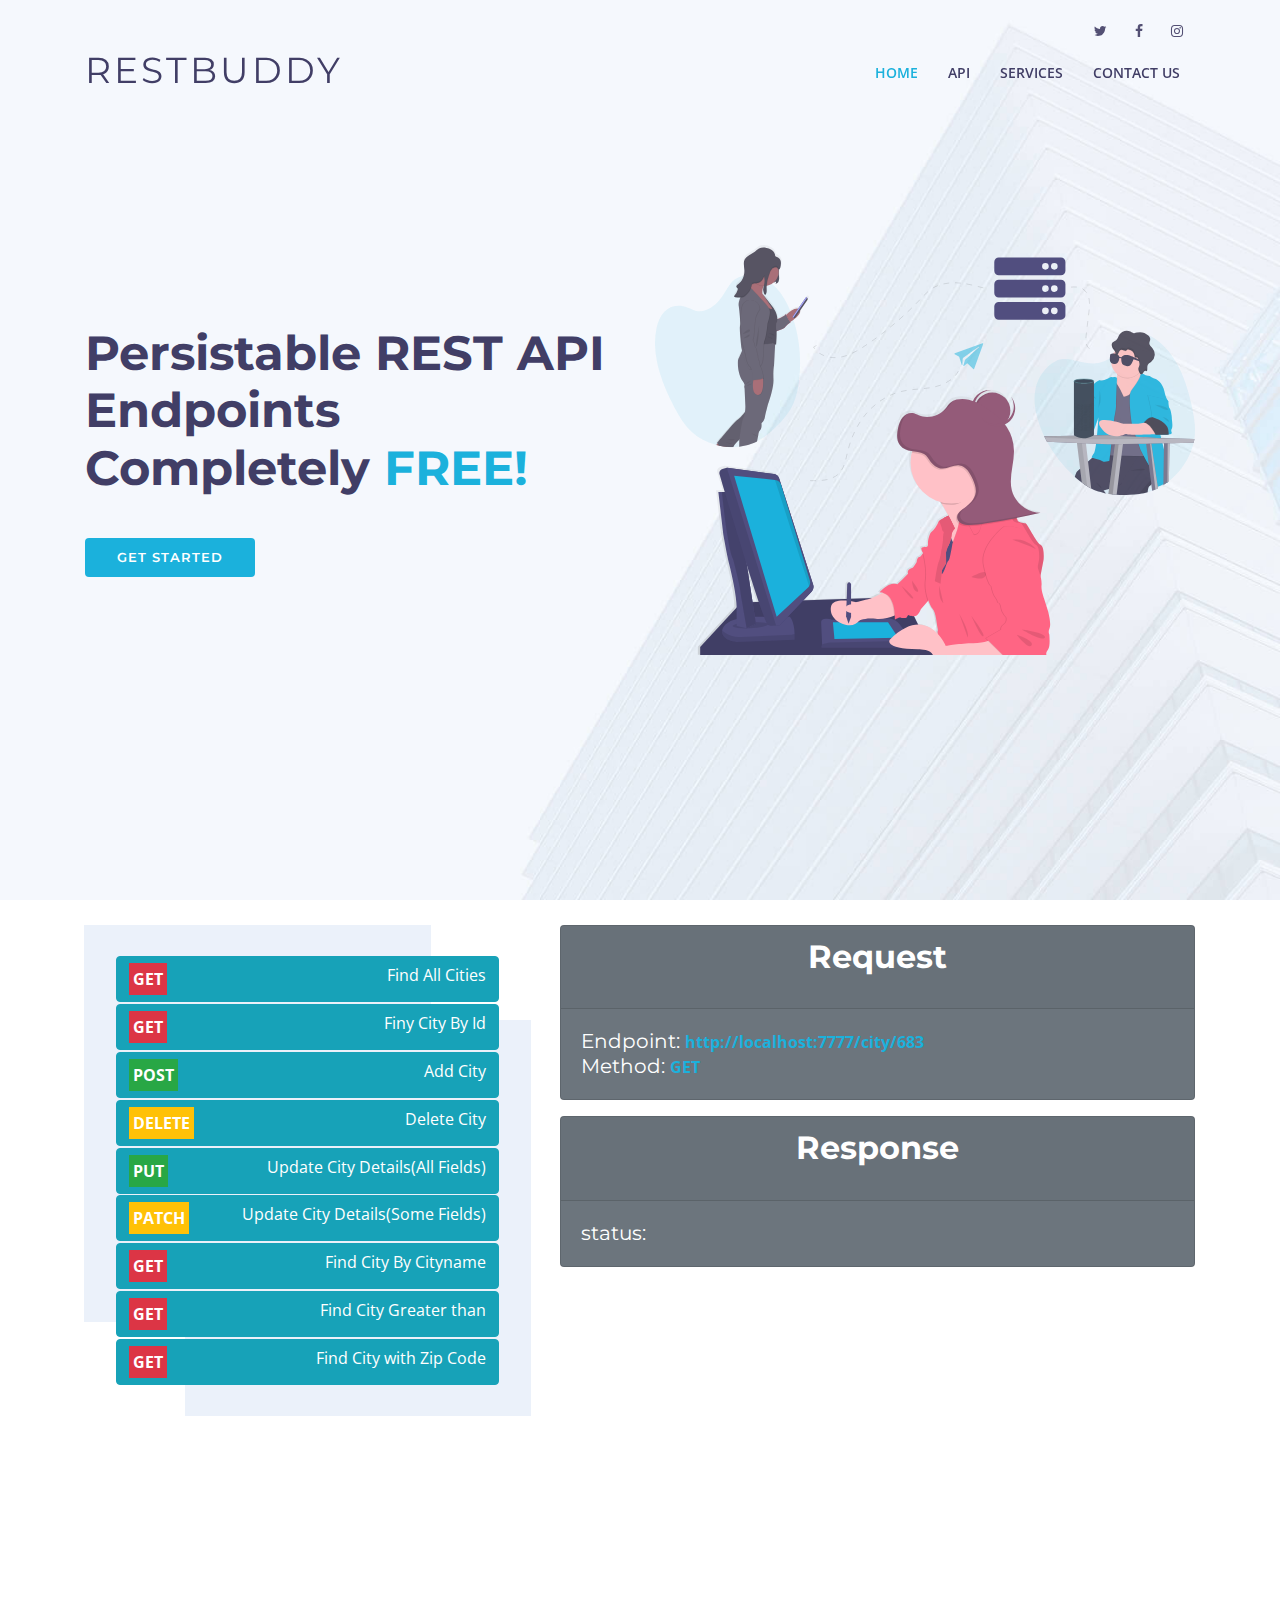
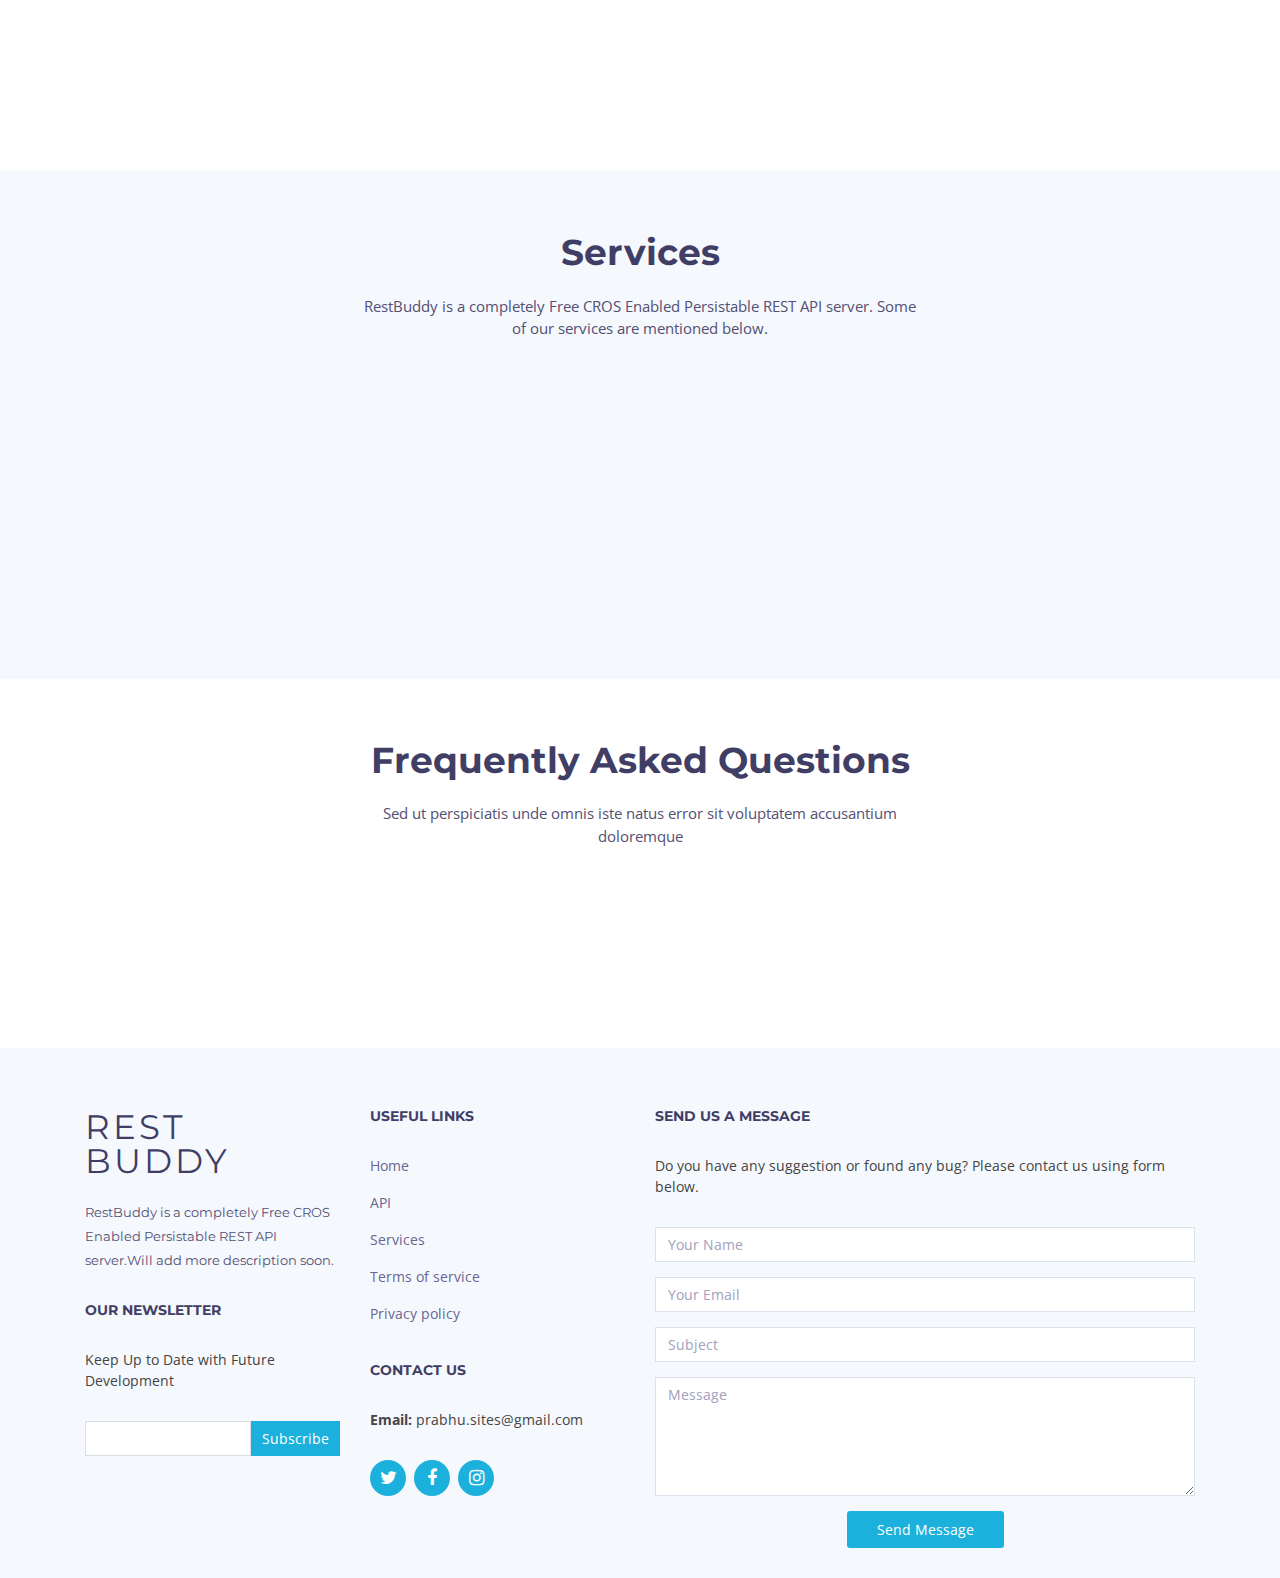
==== commit ddce89b1: "First Draft" ====
--- a/index.html
+++ b/index.html
@@ -32,10 +32,10 @@
         <div id="topbar">
             <div class="container">
                 <div class="social-links">
-                    <a href="#" class="twitter"><i class="fa fa-twitter"></i></a>
-                    <a href="#" class="facebook"><i class="fa fa-facebook"></i></a>
-                    <a href="#" class="linkedin"><i class="fa fa-linkedin"></i></a>
-                    <a href="#" class="instagram"><i class="fa fa-instagram"></i></a>
+                    <a href="https://twitter.com/guide_dev" class="twitter" target="_blank"><i class="fa fa-twitter"></i></a>
+                    <a href="https://www.facebook.com/ADevGuide" class="facebook" target="_blank"><i class="fa fa-facebook"></i></a>
+                    <!-- <a href="#" class="linkedin"><i class="fa fa-linkedin"></i></a> -->
+                    <a href="#" class="instagram"><i class="fa fa-instagram" target="_blank"></i></a>
                 </div>
             </div>
         </div>
@@ -48,9 +48,9 @@
             <nav class="main-nav float-right d-none d-lg-block">
                 <ul>
                     <li class="active"><a href="#intro">Home</a></li>
-                    <li><a href="#about">About Us</a></li>
+                    <li><a href="#api">API</a></li>
                     <li><a href="#services">Services</a></li>
-                    <li><a href="#portfolio">Portfolio</a></li>
+                    <!-- <li><a href="#portfolio">Portfolio</a></li>
                     <li><a href="#team">Team</a></li>
                     <li class="drop-down"><a href="">Drop Down</a>
                         <ul>
@@ -68,7 +68,7 @@
                             <li><a href="#">Drop Down 4</a></li>
                             <li><a href="#">Drop Down 5</a></li>
                         </ul>
-                    </li>
+                    </li> -->
                     <li><a href="#footer">Contact Us</a></li>
                 </ul>
             </nav><!-- .main-nav -->
@@ -81,9 +81,9 @@
         <div class="container d-flex h-100">
             <div class="row justify-content-center align-self-center">
                 <div class="col-md-6 intro-info order-md-first order-last">
-                    <h2>Persistable REST API<br> Endpoints For <span>EVERYONE!</span></h2>
+                    <h2>Persistable REST API<br> Endpoints Completely<span> FREE!</span></h2>
                     <div>
-                        <a href="#about" class="btn-get-started scrollto">Get Started</a>
+                        <a href="#api" class="btn-get-started scrollto">Get Started</a>
                     </div>
                 </div>
                 <div class="col-md-6 intro-img order-md-last order-first">
@@ -96,23 +96,38 @@
         <!--==========================
       About Us Section
     ============================-->
-        <section id="about">
+        <section id="api">
             <div class="container">
                 <div class="row">
                     <div class="col-lg-5 col-md-6">
                         <div class="about-img">
                             <div class="d-flex flex-column" id="api-menu">
                                 <div class="api-items btn btn-info" id="api1">
-                                    <span class="p-1 bg-danger text-white httpmethod">GET</span>All Cities
+                                    <span class="p-1 bg-danger text-white httpmethod">GET</span>Find All Cities
                                 </div>
                                 <div class="api-items btn btn-info" id="api2">
-                                    <span class="p-1 bg-danger text-white httpmethod">GET</span> CityById
+                                    <span class="p-1 bg-danger text-white httpmethod">GET</span> Finy City By Id
                                 </div>
                                 <div class="api-items btn btn-info" id="api3">
-                                    <span class="p-1 bg-danger text-white httpmethod">POST</span> Add City
+                                    <span class="p-1 bg-success text-white httpmethod">POST</span> Add City
                                 </div>
                                 <div class="api-items btn btn-info" id="api4">
-                                    <span class="p-1 bg-danger text-white httpmethod">DELETE</span> Delete City
+                                    <span class="p-1 bg-warning text-white httpmethod">DELETE</span> Delete City
+                                </div>
+                                <div class="api-items btn btn-info" id="api5">
+                                    <span class="p-1 bg-success text-white httpmethod">PUT</span> Update City Details(All Fields)
+                                </div>
+                                <div class="api-items btn btn-info" id="api6">
+                                    <span class="p-1 bg-warning text-white httpmethod">PATCH</span> Update City Details(Some Fields)
+                                </div>
+                                <div class="api-items btn btn-info" id="api7">
+                                    <span class="p-1 bg-danger text-white httpmethod">GET</span> Find City By Cityname
+                                </div>
+                                <div class="api-items btn btn-info" id="api8">
+                                    <span class="p-1 bg-danger text-white httpmethod">GET</span> Find City Greater than
+                                </div>
+                                <div class="api-items btn btn-info" id="api9">
+                                    <span class="p-1 bg-danger text-white httpmethod">GET</span> Find City with Zip Code
                                 </div>
                             </div>
                         </div>
@@ -125,17 +140,21 @@
                                         <h2>Request</h2>
                                     </div>
                                     <div class="card-body">
-                                        <h5 class="card-title d-inline">Endpoint: </h5><span class="d-inline" id="requestEndpointID"></span>
+                                        <span class="d-inline" id="requestEndpointID"></span>
                                     </div>
                                 </div>
                             </div>
-                            
                             <div id="responseID" class="overflow-auto">
                                 <div class="card text-white bg-secondary mb-3">
                                     <div class="card-header text-center">
                                         <h2>Response</h2>
                                     </div>
                                     <div class="card-body">
+                                        <div id='responseLoader' class="lds-facebook">
+                                            <div></div>
+                                            <div></div>
+                                            <div></div>
+                                        </div>
                                         <h5 class="card-title d-inline">status: </h5><span class="d-inline" id="responseStatusID" style="font-weight: bolder;"></span>
                                         <div class="card-text" id="responseDataID"></div>
                                     </div>
@@ -145,7 +164,7 @@
                     </div>
                 </div>
             </div>
-        </section><!-- #about -->
+        </section><!-- #api -->
         <!--==========================
       Services Section
     ============================-->
@@ -153,31 +172,31 @@
             <div class="container">
                 <header class="section-header">
                     <h3>Services</h3>
-                    <p>Laudem latine persequeris id sed, ex fabulas delectus quo. No vel partiendo abhorreant vituperatoribus.</p>
+                    <p>RestBuddy is a completely Free CROS Enabled Persistable REST API server. Some of our services are mentioned below.</p>
                 </header>
                 <div class="row">
                     <div class="col-md-6 col-lg-4 wow bounceInUp" data-wow-duration="1.4s">
                         <div class="box">
-                            <div class="icon" style="background: #fceef3;"><i class="ion-ios-analytics-outline" style="color: #ff689b;"></i></div>
-                            <h4 class="title"><a href="">Lorem Ipsum</a></h4>
-                            <p class="description">Voluptatum deleniti atque corrupti quos dolores et quas molestias excepturi sint occaecati cupiditate non provident</p>
+                            <div class="icon" style="background: #e1eeff;"><i class="ion-ios-world-outline" style="color: #ff689b;"></i></div>
+                            <h4 class="title"><a href="">Completely Ad-Free</a></h4>
+                            <p class="description">Description comming soon</p>
                         </div>
                     </div>
                     <div class="col-md-6 col-lg-4 wow bounceInUp" data-wow-duration="1.4s">
                         <div class="box">
                             <div class="icon" style="background: #fff0da;"><i class="ion-ios-bookmarks-outline" style="color: #e98e06;"></i></div>
-                            <h4 class="title"><a href="">Dolor Sitema</a></h4>
-                            <p class="description">Minim veniam, quis nostrud exercitation ullamco laboris nisi ut aliquip ex ea commodo consequat tarad limino ata</p>
+                            <h4 class="title"><a href="">CROS Enabled</a></h4>
+                            <p class="description">Description comming soon</p>
                         </div>
                     </div>
                     <div class="col-md-6 col-lg-4 wow bounceInUp" data-wow-delay="0.1s" data-wow-duration="1.4s">
                         <div class="box">
                             <div class="icon" style="background: #e6fdfc;"><i class="ion-ios-paper-outline" style="color: #3fcdc7;"></i></div>
-                            <h4 class="title"><a href="">Sed ut perspiciatis</a></h4>
-                            <p class="description">Duis aute irure dolor in reprehenderit in voluptate velit esse cillum dolore eu fugiat nulla pariatur</p>
-                        </div>
-                    </div>
-                    <div class="col-md-6 col-lg-4 wow bounceInUp" data-wow-delay="0.1s" data-wow-duration="1.4s">
+                            <h4 class="title"><a href="">Persistable Endpoints</a></h4>
+                            <p class="description">Description comming soon</p>
+                        </div>
+                    </div>
+                    <!-- <div class="col-md-6 col-lg-4 wow bounceInUp" data-wow-delay="0.1s" data-wow-duration="1.4s">
                         <div class="box">
                             <div class="icon" style="background: #eafde7;"><i class="ion-ios-speedometer-outline" style="color:#41cf2e;"></i></div>
                             <h4 class="title"><a href="">Magni Dolores</a></h4>
@@ -197,7 +216,7 @@
                             <h4 class="title"><a href="">Eiusmod Tempor</a></h4>
                             <p class="description">Et harum quidem rerum facilis est et expedita distinctio. Nam libero tempore, cum soluta nobis est eligendi</p>
                         </div>
-                    </div>
+                    </div> -->
                 </div>
             </div>
         </section><!-- #services -->
@@ -212,14 +231,14 @@
                 </header>
                 <ul id="faq-list" class="wow fadeInUp">
                     <li>
-                        <a data-toggle="collapse" class="collapsed" href="#faq1">Non consectetur a erat nam at lectus urna duis? <i class="ion-android-remove"></i></a>
+                        <a data-toggle="collapse" class="collapsed" href="#faq1">What is the purpose of RestBuddy? <i class="ion-android-remove"></i></a>
                         <div id="faq1" class="collapse" data-parent="#faq-list">
                             <p>
-                                Feugiat pretium nibh ipsum consequat. Tempus iaculis urna id volutpat lacus laoreet non curabitur gravida. Venenatis lectus magna fringilla urna porttitor rhoncus dolor purus non.
+                                We provide REST API Endpoint with dummy data for anyone test their API Client.
                             </p>
                         </div>
                     </li>
-                    <li>
+                    <!-- <li>
                         <a data-toggle="collapse" href="#faq2" class="collapsed">Feugiat scelerisque varius morbi enim nunc faucibus a pellentesque? <i class="ion-android-remove"></i></a>
                         <div id="faq2" class="collapse" data-parent="#faq-list">
                             <p>
@@ -258,7 +277,7 @@
                                 Laoreet sit amet cursus sit amet dictum sit amet justo. Mauris vitae ultricies leo integer malesuada nunc vel. Tincidunt eget nullam non nisi est sit amet. Turpis nunc eget lorem dolor sed. Ut venenatis tellus in metus vulputate eu scelerisque. Pellentesque diam volutpat commodo sed egestas egestas fringilla phasellus faucibus. Nibh tellus molestie nunc non blandit massa enim nec.
                             </p>
                         </div>
-                    </li>
+                    </li> -->
                 </ul>
             </div>
         </section><!-- #faq -->
@@ -275,11 +294,11 @@
                             <div class="col-sm-6">
                                 <div class="footer-info">
                                     <h3>REST Buddy</h3>
-                                    <p>Cras fermentum odio eu feugiat lide par naso tierra. Justo eget nada terra videa magna derita valies darta donna mare fermentum iaculis eu non diam phasellus. Scelerisque felis imperdiet proin fermentum leo. Amet volutpat consequat mauris nunc congue.</p>
+                                    <p>RestBuddy is a completely Free CROS Enabled Persistable REST API server.Will add more description soon.</p>
                                 </div>
                                 <div class="footer-newsletter">
                                     <h4>Our Newsletter</h4>
-                                    <p>Tamen quem nulla quae legam multos aute sint culpa legam noster magna veniam enim veniam illum dolore legam minim quorum culpa amet magna export quem.</p>
+                                    <p>Keep Up to Date with Future Development </p>
                                     <form action="" method="post">
                                         <input type="email" name="email"><input type="submit" value="Subscribe">
                                     </form>
@@ -289,9 +308,9 @@
                                 <div class="footer-links">
                                     <h4>Useful Links</h4>
                                     <ul>
-                                        <li><a href="#">Home</a></li>
-                                        <li><a href="#">About us</a></li>
-                                        <li><a href="#">Services</a></li>
+                                        <li><a href="#intro">Home</a></li>
+                                        <li><a href="#api">API</a></li>
+                                        <li><a href="#services">Services</a></li>
                                         <li><a href="#">Terms of service</a></li>
                                         <li><a href="#">Privacy policy</a></li>
                                     </ul>
@@ -299,18 +318,18 @@
                                 <div class="footer-links">
                                     <h4>Contact Us</h4>
                                     <p>
-                                        A108 Adam Street <br>
+                                        <!-- A108 Adam Street <br>
                                         New York, NY 535022<br>
                                         United States <br>
-                                        <strong>Phone:</strong> +1 5589 55488 55<br>
-                                        <strong>Email:</strong> info@example.com<br>
+                                        <strong>Phone:</strong> +1 5589 55488 55<br> -->
+                                        <strong>Email:</strong> prabhu.sites@gmail.com<br>
                                     </p>
                                 </div>
                                 <div class="social-links">
-                                    <a href="#" class="twitter"><i class="fa fa-twitter"></i></a>
-                                    <a href="#" class="facebook"><i class="fa fa-facebook"></i></a>
-                                    <a href="#" class="instagram"><i class="fa fa-instagram"></i></a>
-                                    <a href="#" class="linkedin"><i class="fa fa-linkedin"></i></a>
+                                    <a href="https://twitter.com/guide_dev" class="twitter" target="_blank"><i class="fa fa-twitter"></i></a>
+                                    <a href="https://www.facebook.com/ADevGuide" class="facebook" target="_blank"><i class="fa fa-facebook"></i></a>
+                                    <a href="#" class="instagram"><i class="fa fa-instagram" target="_blank"></i></a>
+                                    <!-- <a href="#" class="linkedin"><i class="fa fa-linkedin"></i></a> -->
                                 </div>
                             </div>
                         </div>
@@ -318,7 +337,7 @@
                     <div class="col-lg-6">
                         <div class="form">
                             <h4>Send us a message</h4>
-                            <p>Eos ipsa est voluptates. Nostrum nam libero ipsa vero. Debitis quasi sit eaque numquam similique commodi harum aut temporibus.</p>
+                            <p>Do you have any suggestion or found any bug? Please contact us using form below.</p>
                             <form action="" method="post" role="form" class="contactForm">
                                 <div class="form-group">
                                     <input type="text" name="name" class="form-control" id="name" placeholder="Your Name" data-rule="minlen:4" data-msg="Please enter at least 4 chars" />
@@ -362,7 +381,7 @@
     </footer><!-- #footer -->
     <a href="#" class="back-to-top"><i class="fa fa-chevron-up"></i></a>
     <!-- Uncomment below if you want to use a preloader -->
-    <!-- <div id="preloader"></div> -->
+    <div id="preloader"></div>
     <!-- JavaScript Libraries -->
     <script src="ui/lib/jquery/jquery.min.js"></script>
     <script src="ui/lib/jquery/jquery-migrate.min.js"></script>
--- a/ui/css/style.css
+++ b/ui/css/style.css
@@ -499,60 +499,60 @@
 /* About Us Section
 --------------------------------*/
 
-#about {
-    padding: 80px 0;
-}
-
-/*#about .about-content {
+#api {
+    padding: 25px 0;
+}
+
+/*#api .about-content {
     padding-top: 40px;
 }*/
 
-#about .about-content h2 {
+#api .about-content h2 {
     /*color: #413e66;*/
     font-family: "Montserrat", sans-serif;
     font-weight: 700;
 }
 
-#about .about-content h3 {
+#api .about-content h3 {
     color: #696592;
     font-weight: 400;
     font-size: 22px;
     font-style: italic;
 }
 
-#about .about-content ul {
+#api .about-content ul {
     list-style: none;
     padding: 0;
 }
 
-#about .about-content ul li {
+#api .about-content ul li {
     padding-bottom: 10px;
 }
 
-#about .about-content ul li i {
+#api .about-content ul li i {
     font-size: 20px;
     padding-right: 4px;
     color: #1bb1dc;
 }
 
-#about .about-img {
+#api .about-img {
     position: relative;
-    margin: 100px 30px 30px 30px;
-}
-
-#about .about-img img {
+    margin: 30px;
+}
+
+#api .about-img img {
     width: 100%;
     border: 8px solid #fff;
     transition: .5s;
 }
 
-#about .about-img img:hover {
+#api .about-img img:hover {
     width: 100%;
     -webkit-transform: scale(1.03);
     transform: scale(1.03);
 }
 
-#about .about-img::before {
+#api .about-img::before {
     position: absolute;
     left: -31px;
     top: -30px;
@@ -564,7 +564,7 @@
     transition: .5s;
 }
 
-#about .about-img::after {
+#api .about-img::after {
     position: absolute;
     right: -31px;
     bottom: -30px;
@@ -1568,9 +1568,57 @@
     }
 }
 
+/*Loader CSS Starts*/
+
+.lds-facebook {
+  display: inline-block;
+  position: relative;
+  width: 64px;
+  height: 64px;
+}
+.lds-facebook div {
+  display: inline-block;
+  position: absolute;
+  left: 6px;
+  width: 13px;
+  background: #fff;
+  animation: lds-facebook 1.2s cubic-bezier(0, 0.5, 0.5, 1) infinite;
+}
+.lds-facebook div:nth-child(1) {
+  left: 6px;
+  animation-delay: -0.24s;
+}
+.lds-facebook div:nth-child(2) {
+  left: 26px;
+  animation-delay: -0.12s;
+}
+.lds-facebook div:nth-child(3) {
+  left: 45px;
+  animation-delay: 0;
+}
+@keyframes lds-facebook {
+  0% {
+    top: 6px;
+    height: 51px;
+  }
+  50%, 100% {
+    top: 19px;
+    height: 26px;
+  }
+}
+
+#responseLoader{
+    margin-left: 40%;
+    padding: 30% 0;
+}
+
+/*Loader CSS Ends*/
+
+
 .api-items {
     margin: 0.25%;
     text-align: right;
+    cursor: pointer;
 }
 
 #requestEndpointID {
@@ -1578,7 +1626,7 @@
 }
 
 #responseID {
-    height: 100vh;
+    height: 70vh;
     color: #ffffff !important;
 }
 
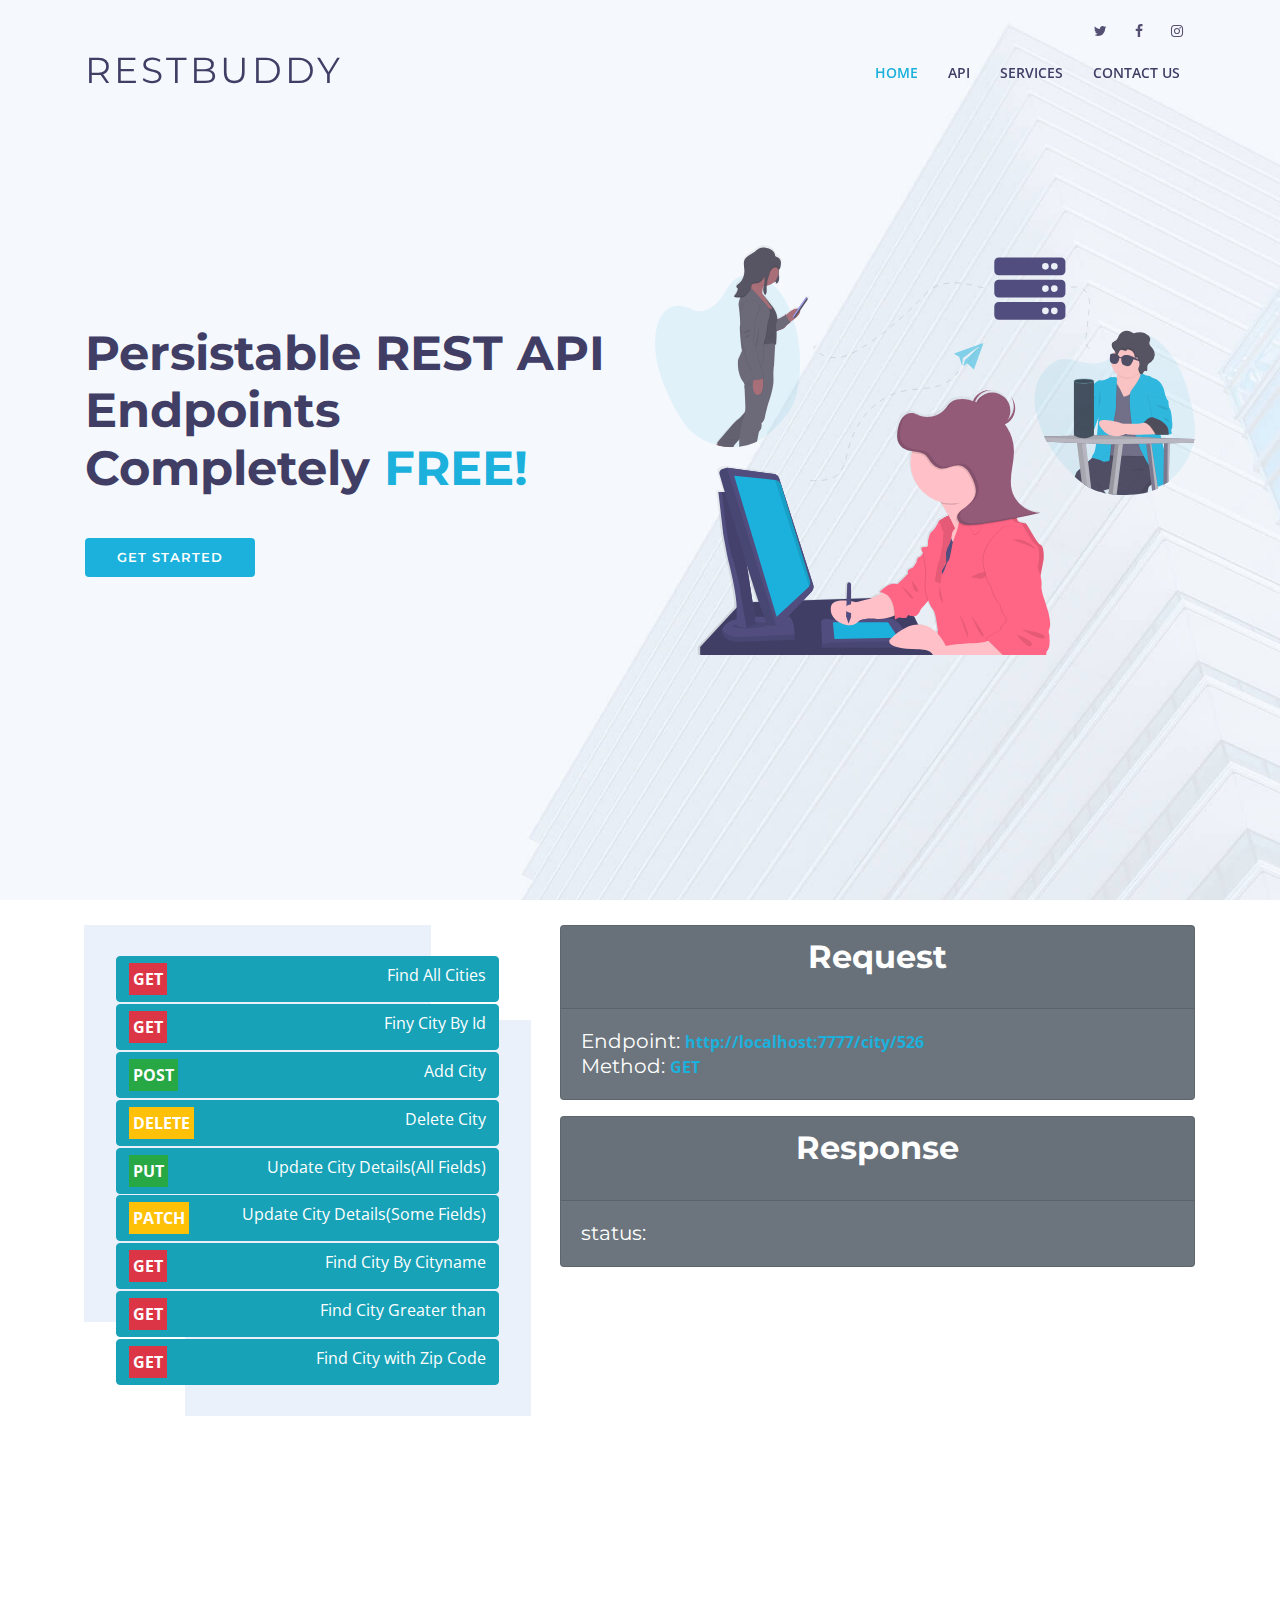
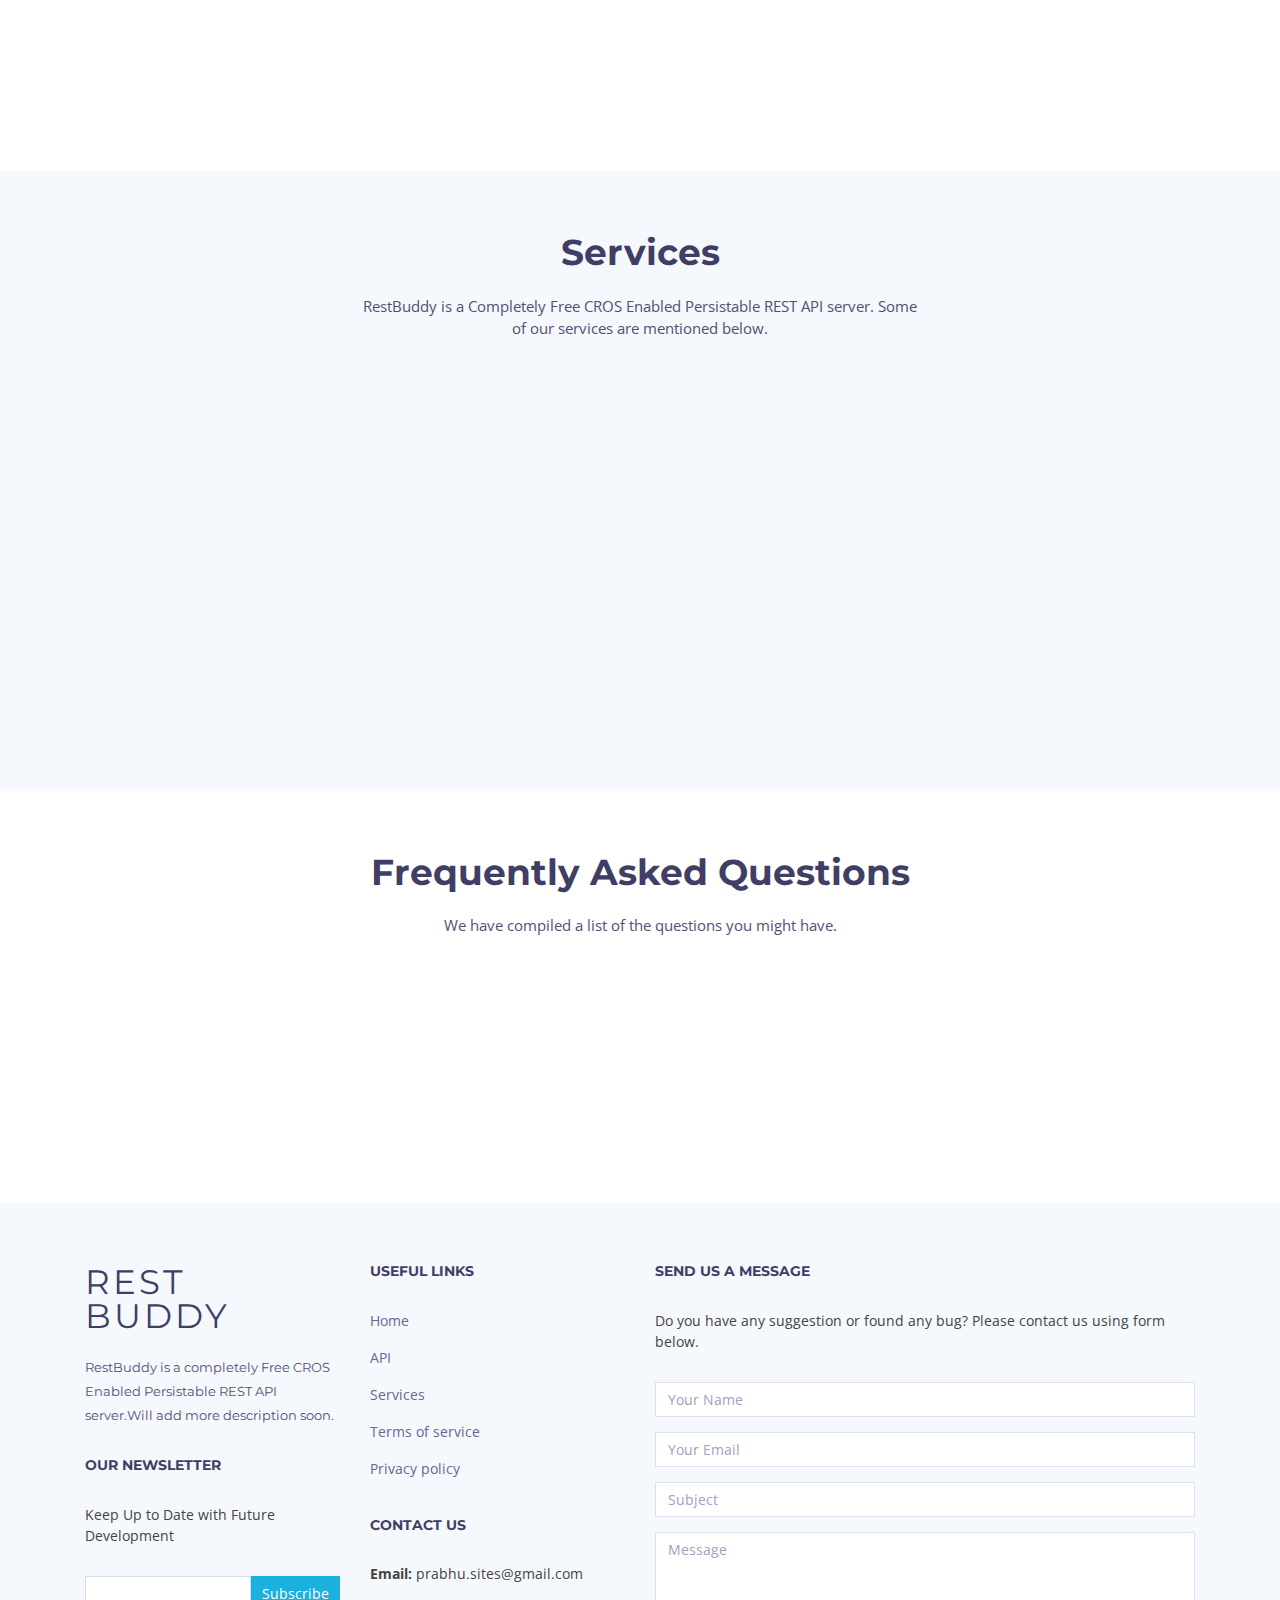
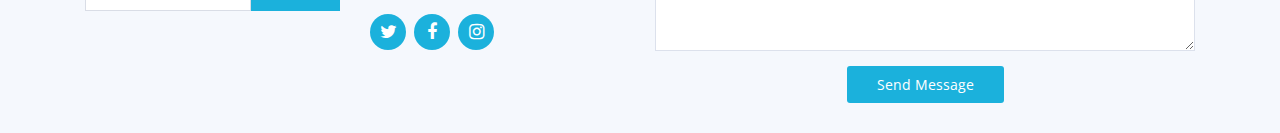
==== commit b1557dec: "Second Draft" ====
--- a/index.html
+++ b/index.html
@@ -5,8 +5,8 @@
     <meta charset="utf-8">
     <title>RestBuddy</title>
     <meta content="width=device-width, initial-scale=1.0" name="viewport">
-    <meta content="rest buddy, rest api dummy api" name="keywords">
-    <meta content="Dummy Rest Api for your frontend application." name="description">
+    <meta content="RestBuddy, free rest api for testing, Persistable rest api test, free rest api testing tools,free rest apis to use" name="keywords">
+    <meta content="Completely Free Presistable CROS Enabled REST API Endpoints for all HTTP methods." name="description">
     <!-- Favicons -->
     <link href="ui/img/favicon.png" rel="icon">
     <link href="ui/img/apple-touch-icon.png" rel="apple-touch-icon">
@@ -172,28 +172,28 @@
             <div class="container">
                 <header class="section-header">
                     <h3>Services</h3>
-                    <p>RestBuddy is a completely Free CROS Enabled Persistable REST API server. Some of our services are mentioned below.</p>
+                    <p>RestBuddy is a Completely Free CROS Enabled Persistable REST API server. Some of our services are mentioned below.</p>
                 </header>
                 <div class="row">
                     <div class="col-md-6 col-lg-4 wow bounceInUp" data-wow-duration="1.4s">
                         <div class="box">
                             <div class="icon" style="background: #e1eeff;"><i class="ion-ios-world-outline" style="color: #ff689b;"></i></div>
-                            <h4 class="title"><a href="">Completely Ad-Free</a></h4>
-                            <p class="description">Description comming soon</p>
+                            <h4 class="title"><a href="">CROS Enabled</a></h4>
+                            <p class="description">RestBuddy is CROS Enabled. This means that the endpoints are open for everyone.This API is available directly from a browser, Postman, or embedded in any website like jsfiddle.</p>
                         </div>
                     </div>
                     <div class="col-md-6 col-lg-4 wow bounceInUp" data-wow-duration="1.4s">
                         <div class="box">
                             <div class="icon" style="background: #fff0da;"><i class="ion-ios-bookmarks-outline" style="color: #e98e06;"></i></div>
-                            <h4 class="title"><a href="">CROS Enabled</a></h4>
-                            <p class="description">Description comming soon</p>
+                            <h4 class="title"><a href="">Persistable Endpoints</a></h4>
+                            <p class="description">All Endpoints provided performs actual expected operations. All Changes in Data are permanent for 24 hours after which it reset to default.</p>
                         </div>
                     </div>
                     <div class="col-md-6 col-lg-4 wow bounceInUp" data-wow-delay="0.1s" data-wow-duration="1.4s">
                         <div class="box">
                             <div class="icon" style="background: #e6fdfc;"><i class="ion-ios-paper-outline" style="color: #3fcdc7;"></i></div>
-                            <h4 class="title"><a href="">Persistable Endpoints</a></h4>
-                            <p class="description">Description comming soon</p>
+                            <h4 class="title"><a href="">Supports All HTTP Methods</a></h4>
+                            <p class="description">The API supports all HTTP methods; GET, POST, PUT, DELETE, PATCH</p>
                         </div>
                     </div>
                     <!-- <div class="col-md-6 col-lg-4 wow bounceInUp" data-wow-delay="0.1s" data-wow-duration="1.4s">
@@ -227,26 +227,26 @@
             <div class="container">
                 <header class="section-header">
                     <h3>Frequently Asked Questions</h3>
-                    <p>Sed ut perspiciatis unde omnis iste natus error sit voluptatem accusantium doloremque</p>
+                    <p>We have compiled a list of the questions you might have.</p>
                 </header>
                 <ul id="faq-list" class="wow fadeInUp">
                     <li>
                         <a data-toggle="collapse" class="collapsed" href="#faq1">What is the purpose of RestBuddy? <i class="ion-android-remove"></i></a>
                         <div id="faq1" class="collapse" data-parent="#faq-list">
                             <p>
-                                We provide REST API Endpoint with dummy data for anyone test their API Client.
+                                RestBuddy provides REST API Endpoint with dummy data with persistable Database. Anyone can use these endpoints to test their REST client.
                             </p>
                         </div>
                     </li>
-                    <!-- <li>
-                        <a data-toggle="collapse" href="#faq2" class="collapsed">Feugiat scelerisque varius morbi enim nunc faucibus a pellentesque? <i class="ion-android-remove"></i></a>
+                     <li>
+                        <a data-toggle="collapse" href="#faq2" class="collapsed">What sample data is available in RestBuddy? <i class="ion-android-remove"></i></a>
                         <div id="faq2" class="collapse" data-parent="#faq-list">
                             <p>
-                                Dolor sit amet consectetur adipiscing elit pellentesque habitant morbi. Id interdum velit laoreet id donec ultrices. Fringilla phasellus faucibus scelerisque eleifend donec pretium. Est pellentesque elit ullamcorper dignissim. Mauris ultrices eros in cursus turpis massa tincidunt dui.
+                                RestBuddy is currently using a sample of 1300 US cities Geo Data. You can freely perform GET,POST,PUT,PATCH,DELETE on this data. Data Reset Evey 24 hours to Default.
                             </p>
                         </div>
                     </li>
-                    <li>
+                   <!-- <li>
                         <a data-toggle="collapse" href="#faq3" class="collapsed">Dolor sit amet consectetur adipiscing elit pellentesque habitant morbi? <i class="ion-android-remove"></i></a>
                         <div id="faq3" class="collapse" data-parent="#faq-list">
                             <p>
@@ -338,7 +338,7 @@
                         <div class="form">
                             <h4>Send us a message</h4>
                             <p>Do you have any suggestion or found any bug? Please contact us using form below.</p>
-                            <form action="" method="post" role="form" class="contactForm">
+                            <form action="https://formspree.io/prabhu.sites@gmail.com" method="post" role="form" class="contactForm" target="_blank">
                                 <div class="form-group">
                                     <input type="text" name="name" class="form-control" id="name" placeholder="Your Name" data-rule="minlen:4" data-msg="Please enter at least 4 chars" />
                                     <div class="validation"></div>
@@ -396,7 +396,7 @@
     <script src="ui/lib/isotope/isotope.pkgd.min.js"></script>
     <script src="ui/lib/lightbox/js/lightbox.min.js"></script>
     <!-- Contact Form JavaScript File -->
-    <script src="ui/contactform/contactform.js"></script>
+    <!-- <script src="ui/contactform/contactform.js"></script> -->
     <!-- Template Main Javascript File -->
     <script src="ui/js/main.js"></script>
 </body>
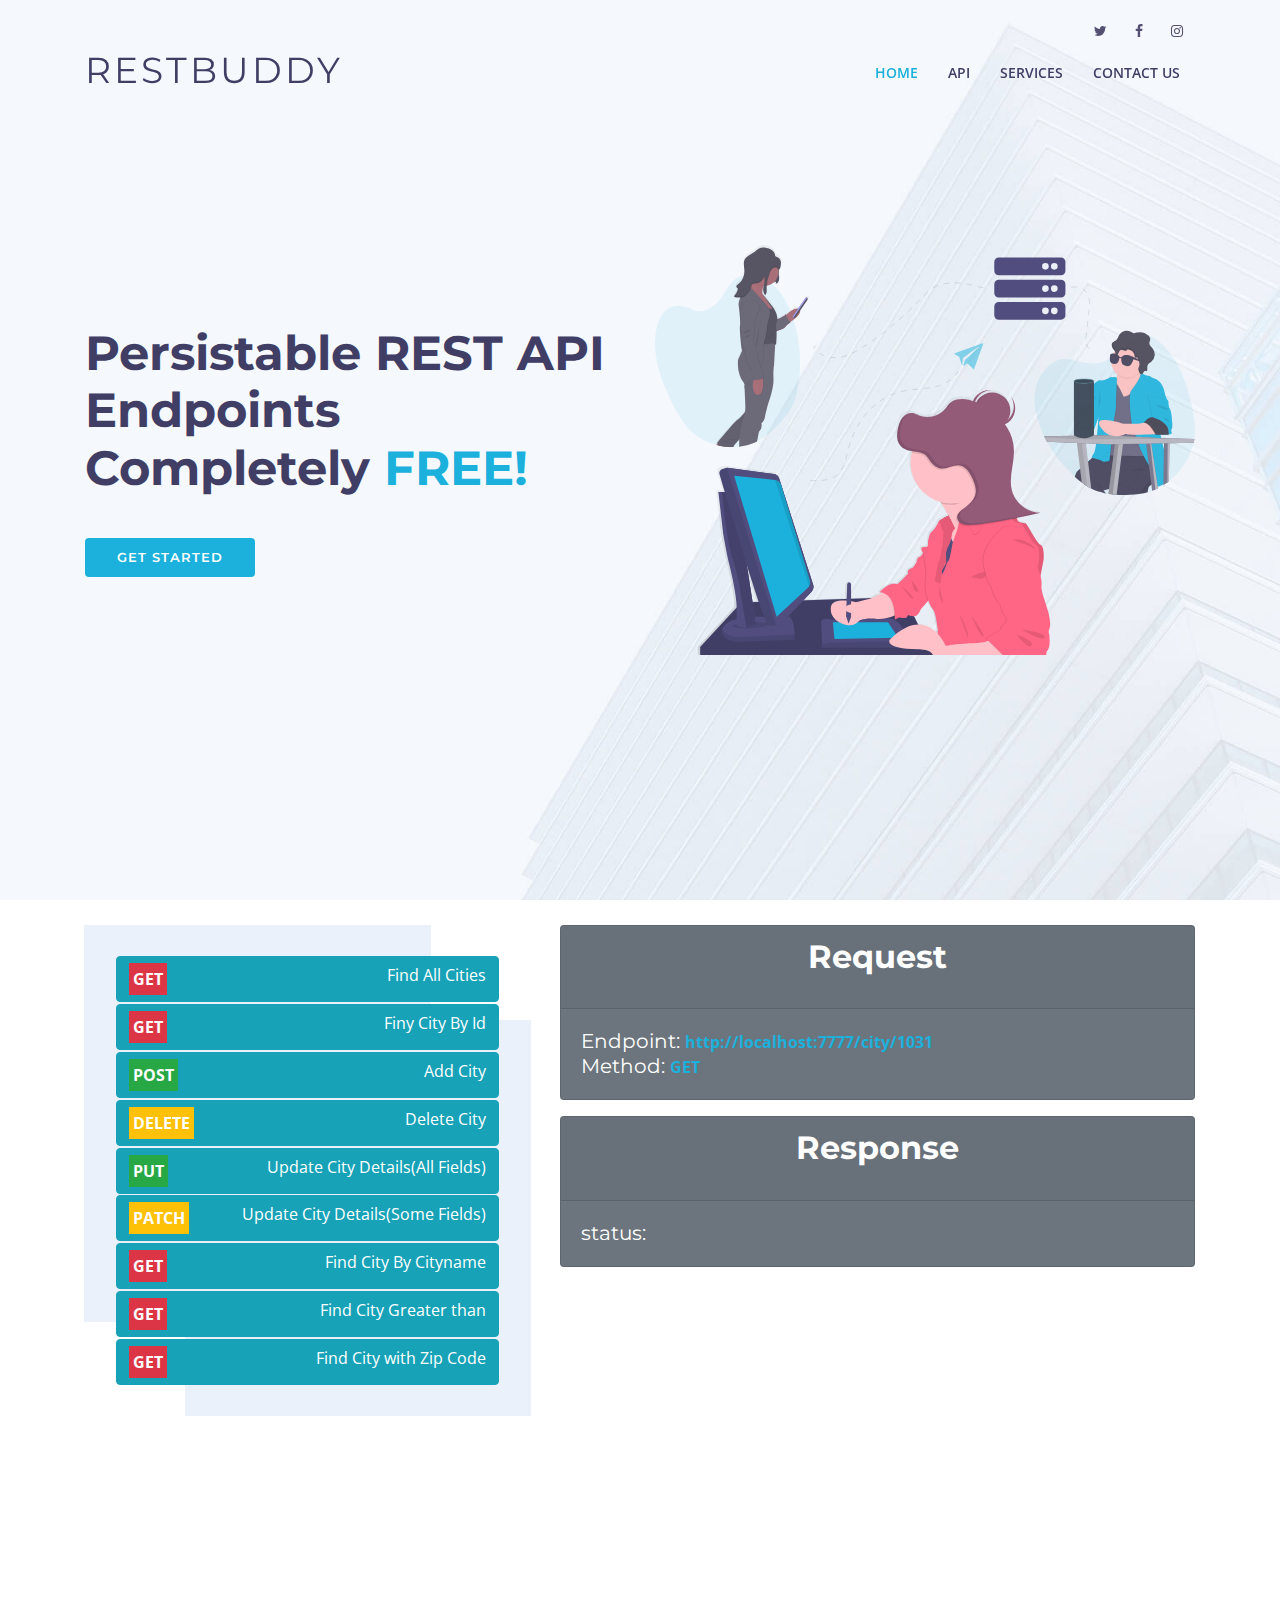
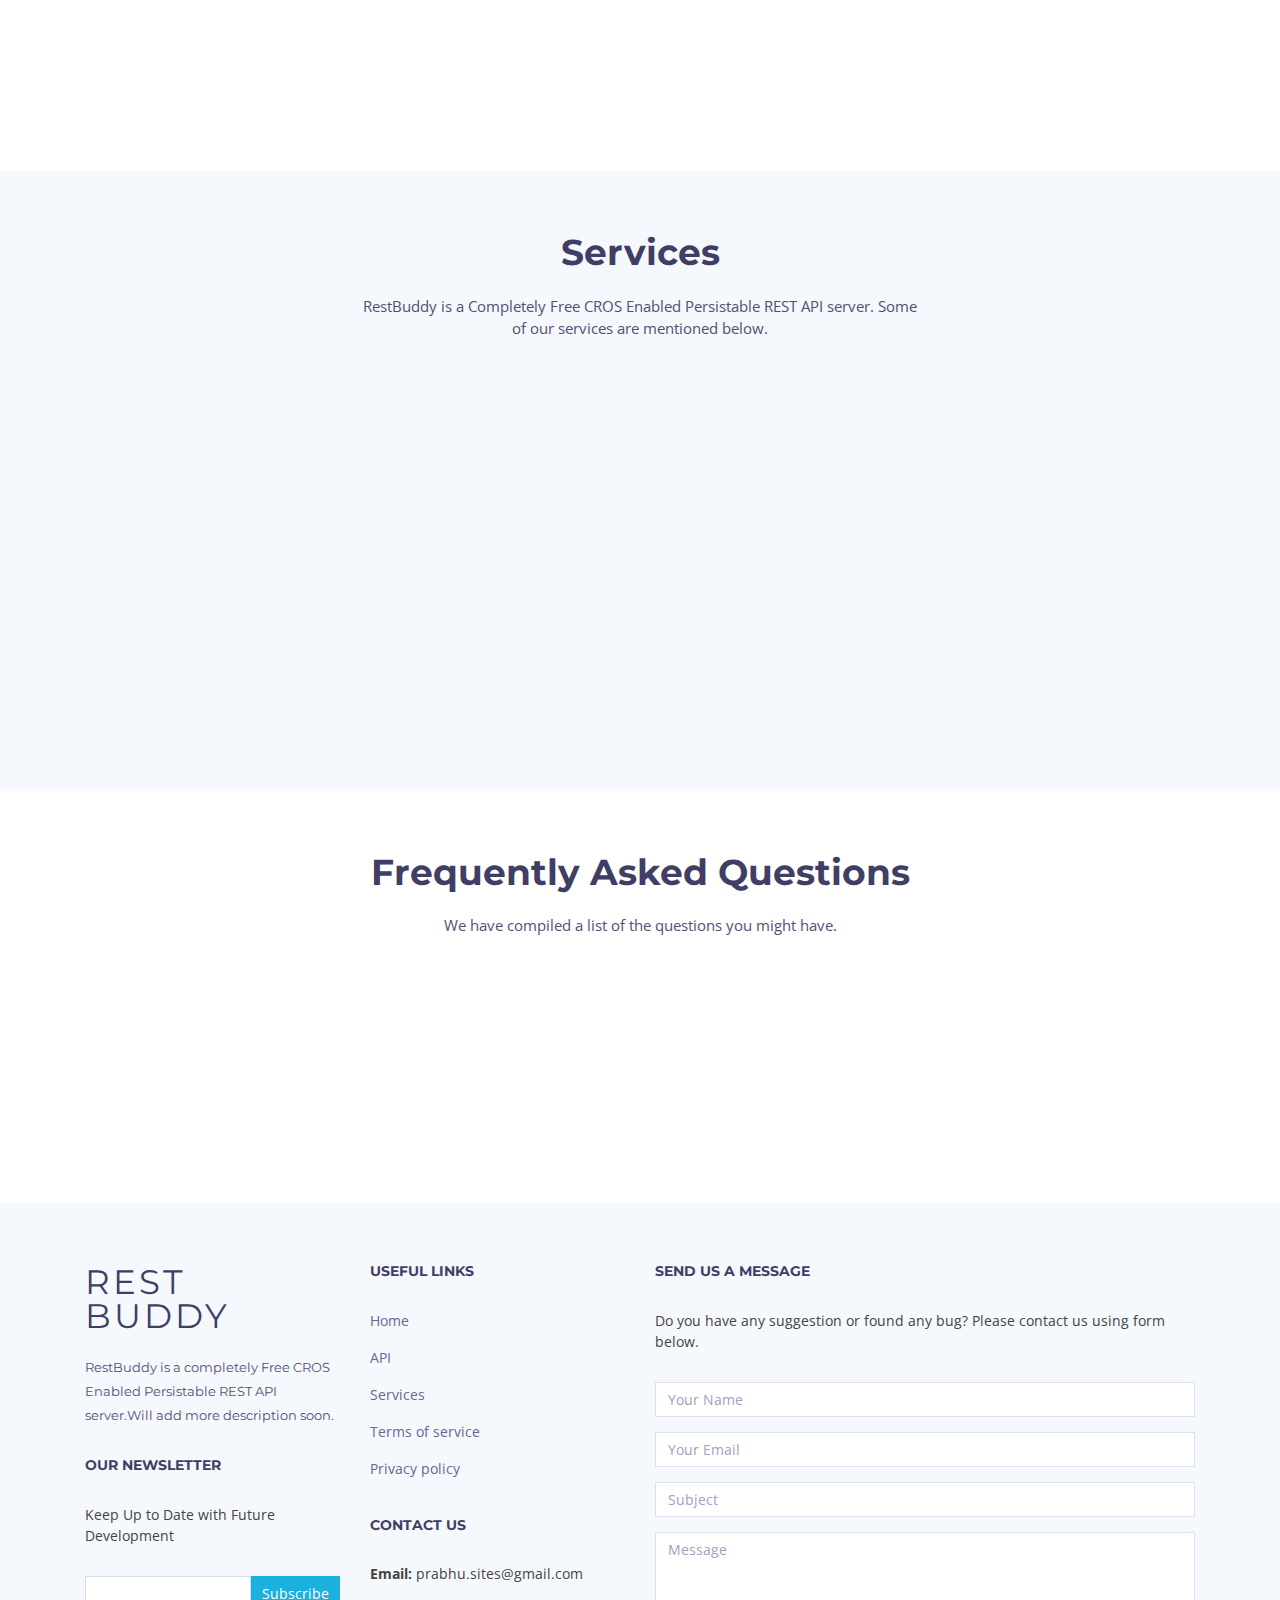
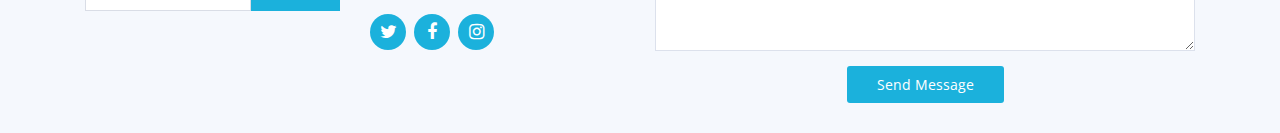
==== commit 8495bbb0: "Second Draft" ====
--- a/index.html
+++ b/index.html
@@ -299,8 +299,8 @@
                                 <div class="footer-newsletter">
                                     <h4>Our Newsletter</h4>
                                     <p>Keep Up to Date with Future Development </p>
-                                    <form action="" method="post">
-                                        <input type="email" name="email"><input type="submit" value="Subscribe">
+                                    <form action="https://adevguide.us3.list-manage.com/subscribe/post?u=914a6bc18639a120d831cab2c&amp;id=9b7191e728" method="post" target="_blank">
+                                        <input type="email" name="EMAIL"><input type="submit" value="Subscribe">
                                     </form>
                                 </div>
                             </div>
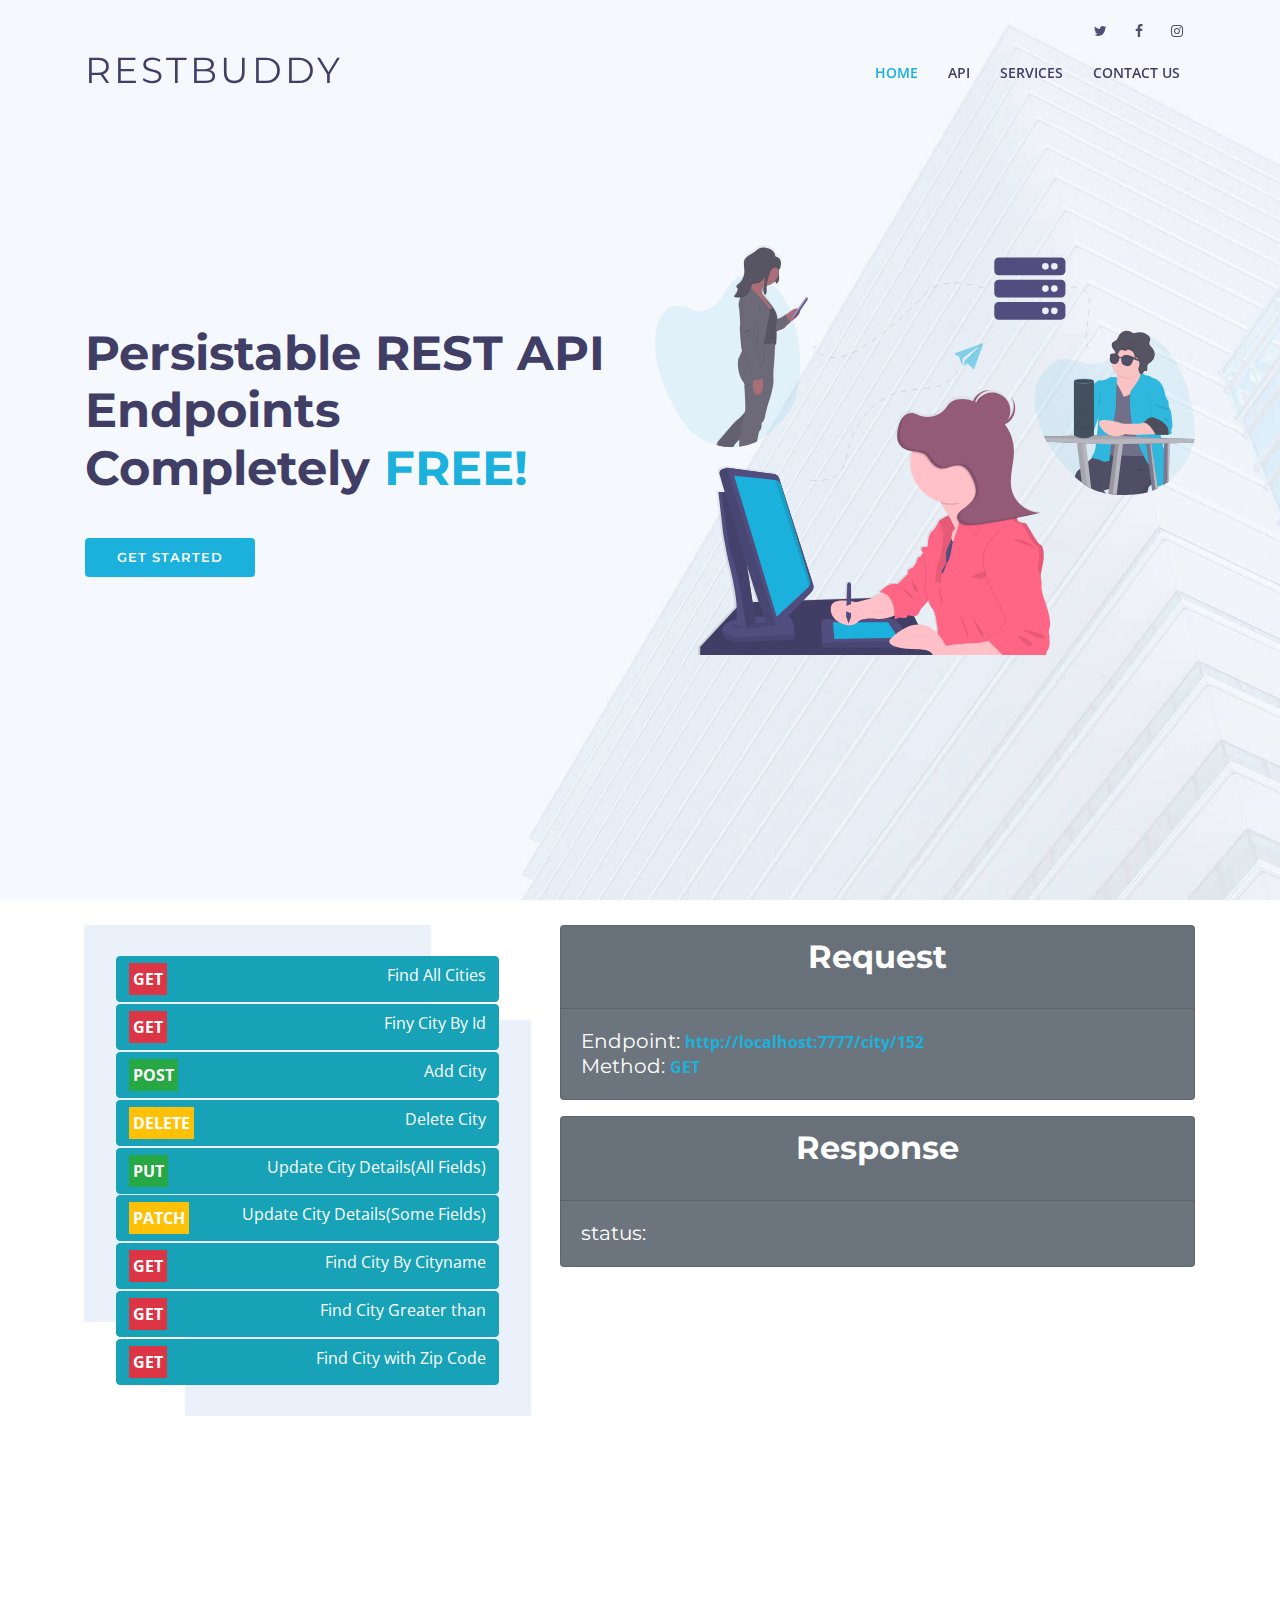
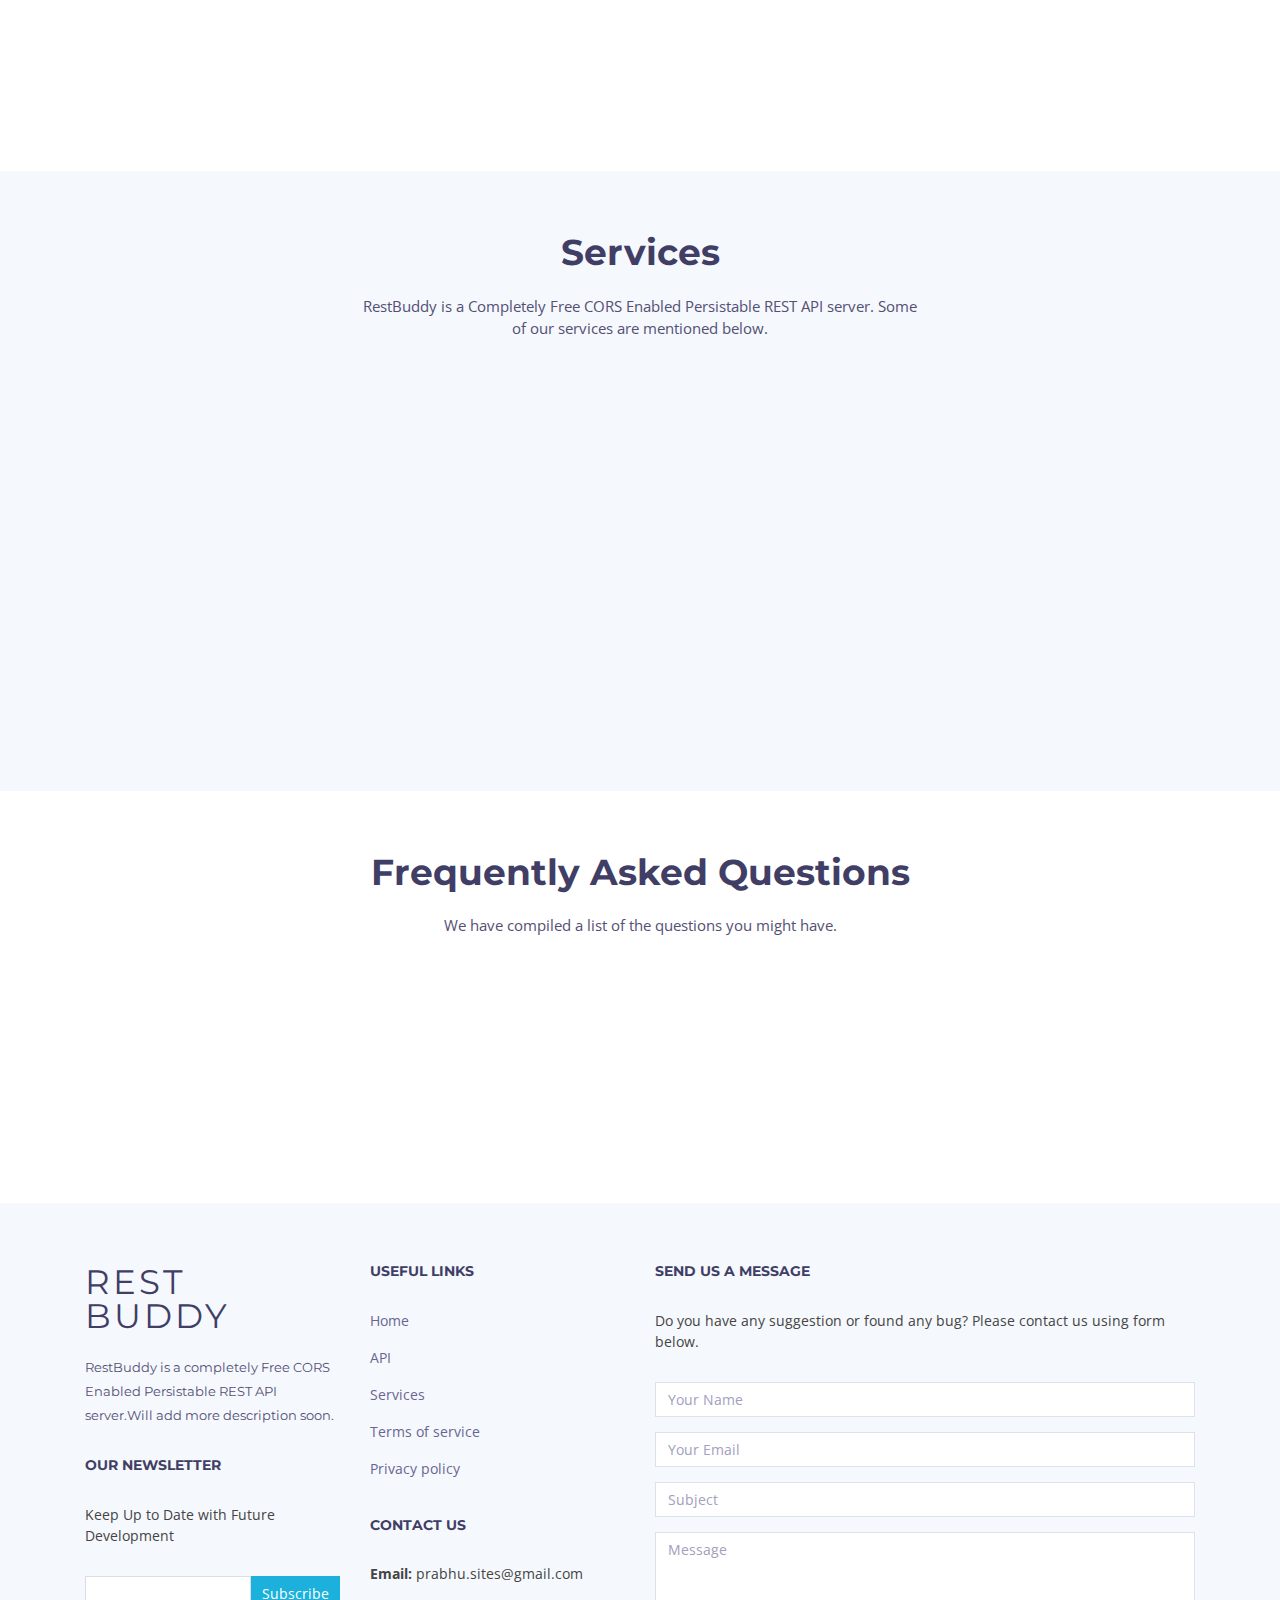
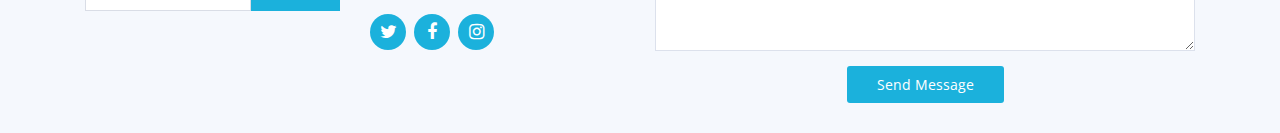
==== commit 0f2b2f11: "Second Draft" ====
--- a/index.html
+++ b/index.html
@@ -6,7 +6,7 @@
     <title>RestBuddy</title>
     <meta content="width=device-width, initial-scale=1.0" name="viewport">
     <meta content="RestBuddy, free rest api for testing, Persistable rest api test, free rest api testing tools,free rest apis to use" name="keywords">
-    <meta content="Completely Free Presistable CROS Enabled REST API Endpoints for all HTTP methods." name="description">
+    <meta content="Completely Free Presistable CORS Enabled REST API Endpoints for all HTTP methods." name="description">
     <!-- Favicons -->
     <link href="ui/img/favicon.png" rel="icon">
     <link href="ui/img/apple-touch-icon.png" rel="apple-touch-icon">
@@ -172,14 +172,14 @@
             <div class="container">
                 <header class="section-header">
                     <h3>Services</h3>
-                    <p>RestBuddy is a Completely Free CROS Enabled Persistable REST API server. Some of our services are mentioned below.</p>
+                    <p>RestBuddy is a Completely Free CORS Enabled Persistable REST API server. Some of our services are mentioned below.</p>
                 </header>
                 <div class="row">
                     <div class="col-md-6 col-lg-4 wow bounceInUp" data-wow-duration="1.4s">
                         <div class="box">
                             <div class="icon" style="background: #e1eeff;"><i class="ion-ios-world-outline" style="color: #ff689b;"></i></div>
-                            <h4 class="title"><a href="">CROS Enabled</a></h4>
-                            <p class="description">RestBuddy is CROS Enabled. This means that the endpoints are open for everyone.This API is available directly from a browser, Postman, or embedded in any website like jsfiddle.</p>
+                            <h4 class="title"><a href="">CORS Enabled</a></h4>
+                            <p class="description">RestBuddy is CORS Enabled. This means that the endpoints are open for everyone.This API is available directly from a browser, Postman, or embedded in any website like jsfiddle.</p>
                         </div>
                     </div>
                     <div class="col-md-6 col-lg-4 wow bounceInUp" data-wow-duration="1.4s">
@@ -294,7 +294,7 @@
                             <div class="col-sm-6">
                                 <div class="footer-info">
                                     <h3>REST Buddy</h3>
-                                    <p>RestBuddy is a completely Free CROS Enabled Persistable REST API server.Will add more description soon.</p>
+                                    <p>RestBuddy is a completely Free CORS Enabled Persistable REST API server.Will add more description soon.</p>
                                 </div>
                                 <div class="footer-newsletter">
                                     <h4>Our Newsletter</h4>
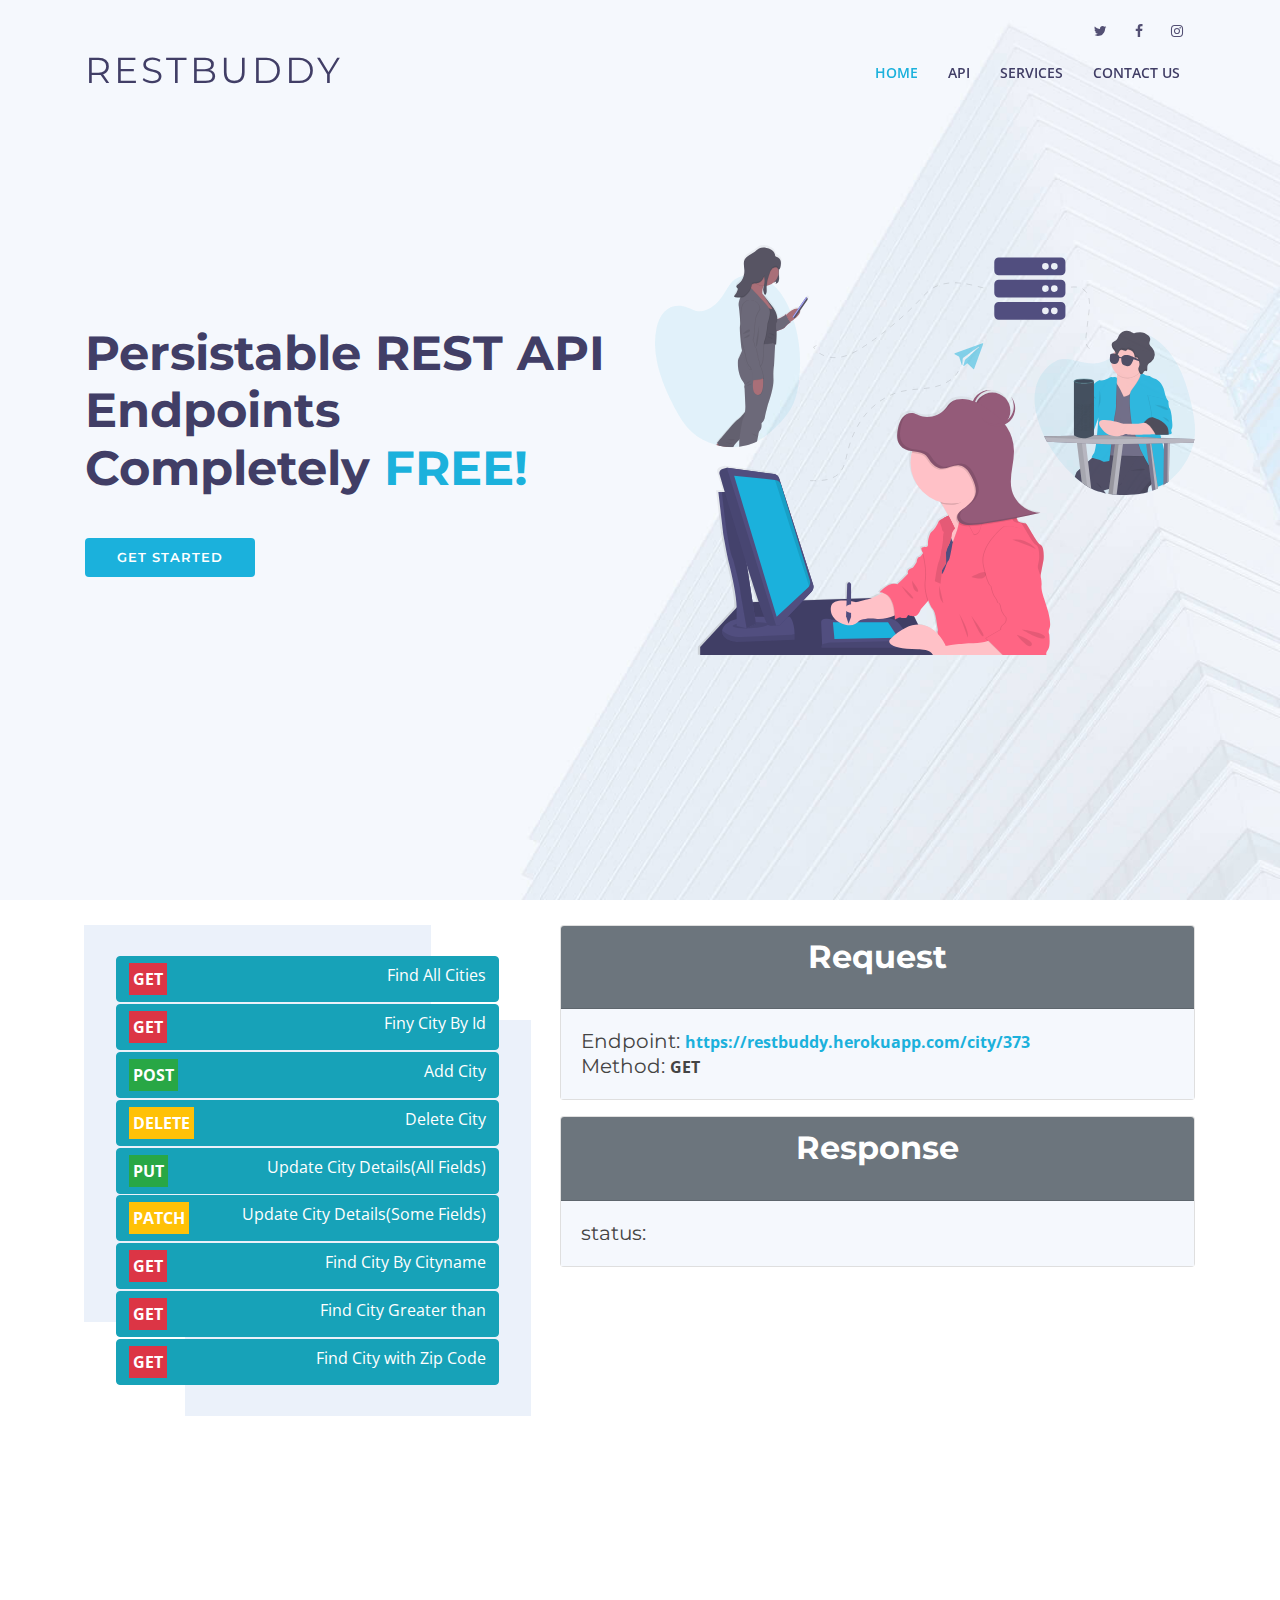
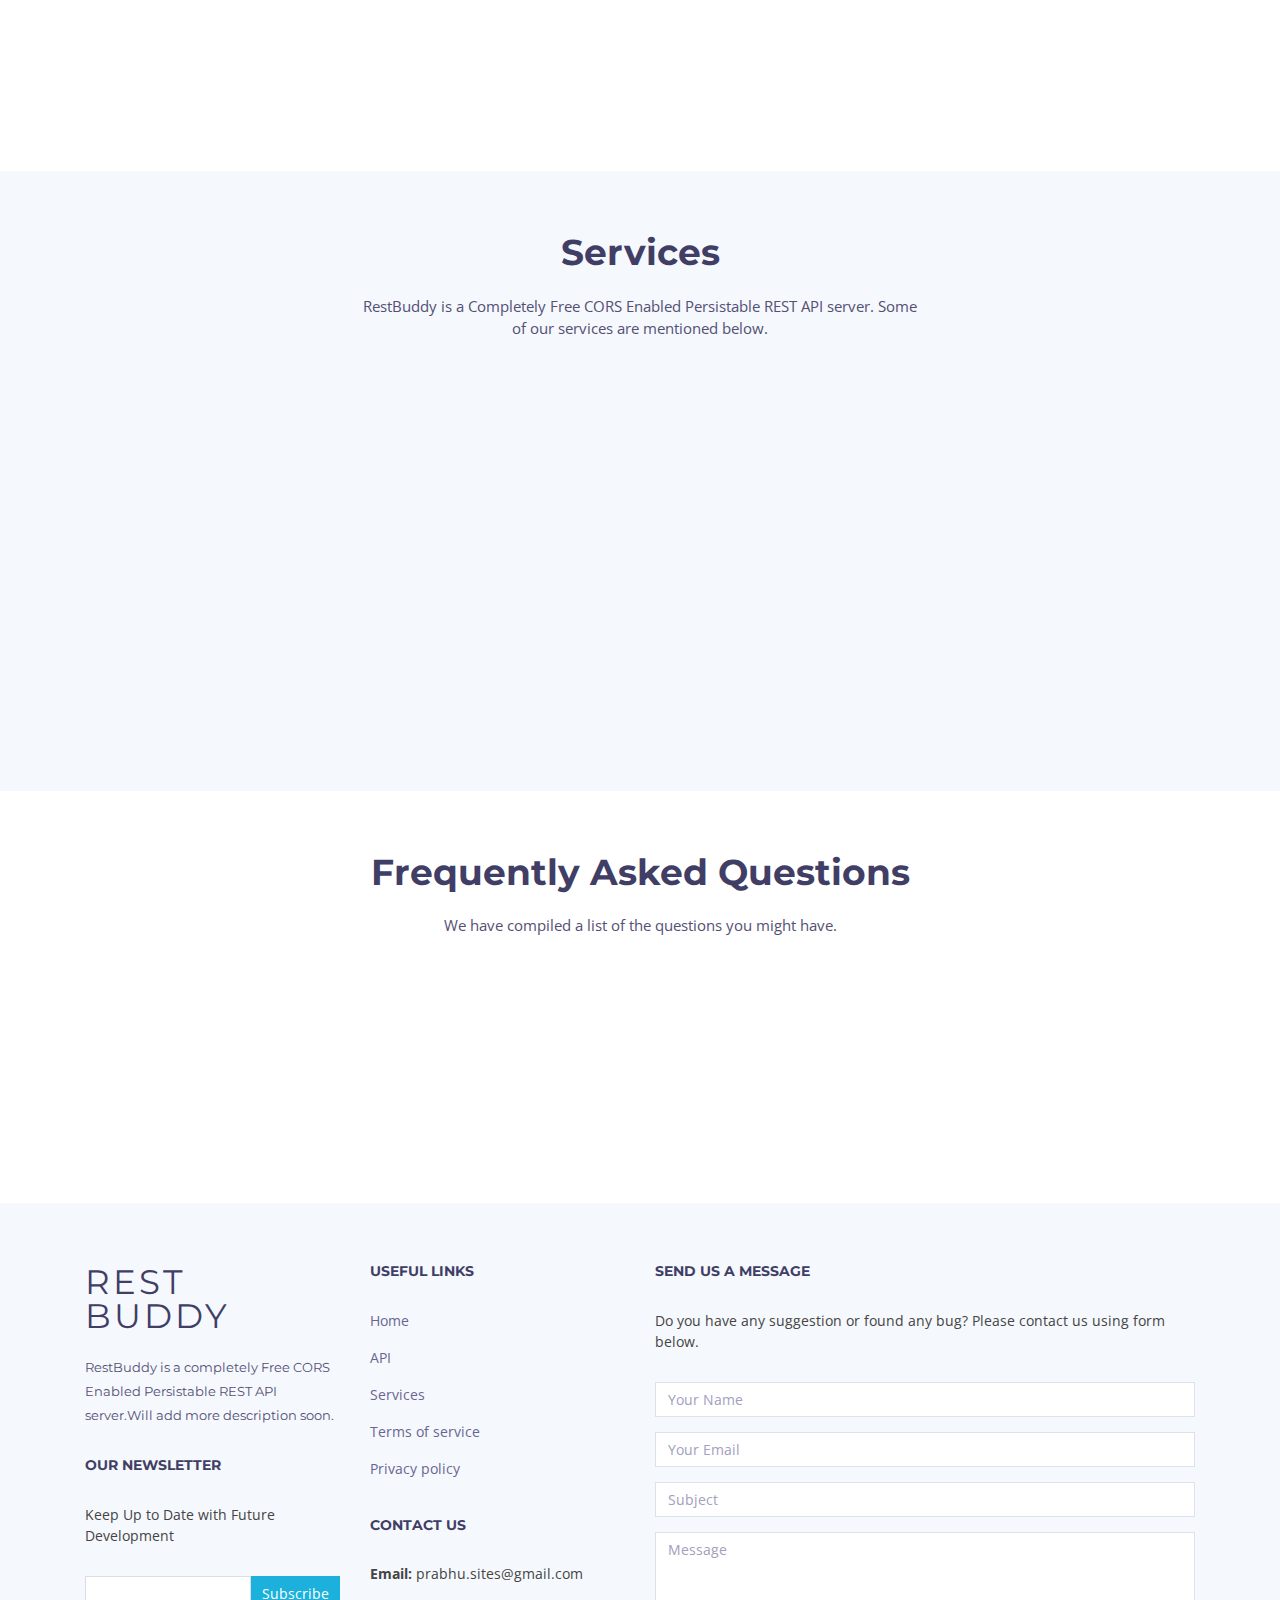
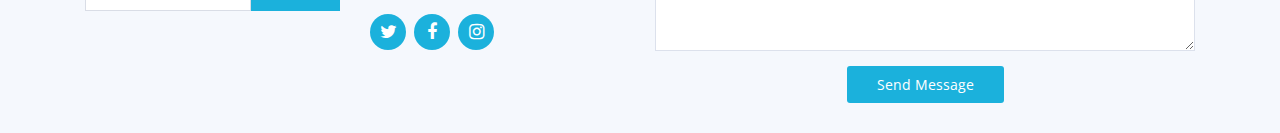
==== commit 8a10369c: "Second Draft" ====
--- a/index.html
+++ b/index.html
@@ -48,7 +48,7 @@
             <nav class="main-nav float-right d-none d-lg-block">
                 <ul>
                     <li class="active"><a href="#intro">Home</a></li>
-                    <li><a href="#api">API</a></li>
+                    <li><a href="#example-api">API</a></li>
                     <li><a href="#services">Services</a></li>
                     <!-- <li><a href="#portfolio">Portfolio</a></li>
                     <li><a href="#team">Team</a></li>
@@ -83,7 +83,7 @@
                 <div class="col-md-6 intro-info order-md-first order-last">
                     <h2>Persistable REST API<br> Endpoints Completely<span> FREE!</span></h2>
                     <div>
-                        <a href="#api" class="btn-get-started scrollto">Get Started</a>
+                        <a href="#example-api" class="btn-get-started scrollto">Get Started</a>
                     </div>
                 </div>
                 <div class="col-md-6 intro-img order-md-last order-first">
@@ -96,7 +96,7 @@
         <!--==========================
       About Us Section
     ============================-->
-        <section id="api">
+        <section id="example-api">
             <div class="container">
                 <div class="row">
                     <div class="col-lg-5 col-md-6">
@@ -135,21 +135,21 @@
                     <div class="col-lg-7 col-md-6">
                         <div class="about-content">
                             <div id="requestID">
-                                <div class="card text-white bg-secondary mb-3">
-                                    <div class="card-header text-center">
+                                <div class="card mb-3">
+                                    <div class="card-header text-white text-center bg-secondary">
                                         <h2>Request</h2>
                                     </div>
-                                    <div class="card-body">
+                                    <div class="card-body" style="background-color: #f5f8fd">
                                         <span class="d-inline" id="requestEndpointID"></span>
                                     </div>
                                 </div>
                             </div>
                             <div id="responseID" class="overflow-auto">
-                                <div class="card text-white bg-secondary mb-3">
-                                    <div class="card-header text-center">
+                                <div class="card mb-3">
+                                    <div class="card-header text-white text-center bg-secondary">
                                         <h2>Response</h2>
                                     </div>
-                                    <div class="card-body">
+                                    <div class="card-body" style="background-color: #f5f8fd">
                                         <div id='responseLoader' class="lds-facebook">
                                             <div></div>
                                             <div></div>
@@ -164,7 +164,7 @@
                     </div>
                 </div>
             </div>
-        </section><!-- #api -->
+        </section><!-- example-api -->
         <!--==========================
       Services Section
     ============================-->
@@ -193,7 +193,7 @@
                         <div class="box">
                             <div class="icon" style="background: #e6fdfc;"><i class="ion-ios-paper-outline" style="color: #3fcdc7;"></i></div>
                             <h4 class="title"><a href="">Supports All HTTP Methods</a></h4>
-                            <p class="description">The API supports all HTTP methods; GET, POST, PUT, DELETE, PATCH</p>
+                            <p class="description">The API supports all HTTP methods; GET, POST, PUT, DELETE, PATCH.</p>
                         </div>
                     </div>
                     <!-- <div class="col-md-6 col-lg-4 wow bounceInUp" data-wow-delay="0.1s" data-wow-duration="1.4s">
@@ -309,7 +309,7 @@
                                     <h4>Useful Links</h4>
                                     <ul>
                                         <li><a href="#intro">Home</a></li>
-                                        <li><a href="#api">API</a></li>
+                                        <li><a href="#example-api">API</a></li>
                                         <li><a href="#services">Services</a></li>
                                         <li><a href="#">Terms of service</a></li>
                                         <li><a href="#">Privacy policy</a></li>
--- a/ui/css/style.css
+++ b/ui/css/style.css
@@ -499,60 +499,60 @@
 /* About Us Section
 --------------------------------*/
 
-#api {
+#example-api {
     padding: 25px 0;
 }
 
-/*#api .about-content {
+/*#example-api .about-content {
     padding-top: 40px;
 }*/
 
-#api .about-content h2 {
+#example-api .about-content h2 {
     /*color: #413e66;*/
     font-family: "Montserrat", sans-serif;
     font-weight: 700;
 }
 
-#api .about-content h3 {
+#example-api .about-content h3 {
     color: #696592;
     font-weight: 400;
     font-size: 22px;
     font-style: italic;
 }
 
-#api .about-content ul {
+#example-api .about-content ul {
     list-style: none;
     padding: 0;
 }
 
-#api .about-content ul li {
+#example-api .about-content ul li {
     padding-bottom: 10px;
 }
 
-#api .about-content ul li i {
+#example-api .about-content ul li i {
     font-size: 20px;
     padding-right: 4px;
     color: #1bb1dc;
 }
 
-#api .about-img {
+#example-api .about-img {
     position: relative;
     margin: 30px;
 }
 
-#api .about-img img {
+#example-api .about-img img {
     width: 100%;
     border: 8px solid #fff;
     transition: .5s;
 }
 
-#api .about-img img:hover {
+#example-api .about-img img:hover {
     width: 100%;
     -webkit-transform: scale(1.03);
     transform: scale(1.03);
 }
 
-#api .about-img::before {
+#example-api .about-img::before {
     position: absolute;
     left: -31px;
     top: -30px;
@@ -564,7 +564,7 @@
     transition: .5s;
 }
 
-#api .about-img::after {
+#example-api .about-img::after {
     position: absolute;
     right: -31px;
     bottom: -30px;
@@ -1581,7 +1581,7 @@
   position: absolute;
   left: 6px;
   width: 13px;
-  background: #fff;
+  background: #28a745!important;
   animation: lds-facebook 1.2s cubic-bezier(0, 0.5, 0.5, 1) infinite;
 }
 .lds-facebook div:nth-child(1) {
@@ -1627,13 +1627,13 @@
 
 #responseID {
     height: 70vh;
-    color: #ffffff !important;
-}
-
-#responseStatusID,
+    /*color: #ffffff !important;*/
+}
+
+/*#responseStatusID,
 #responseDataID pre {
     color: #ffffff;
-}
+}*/
 
 .httpmethod {
     float: left;
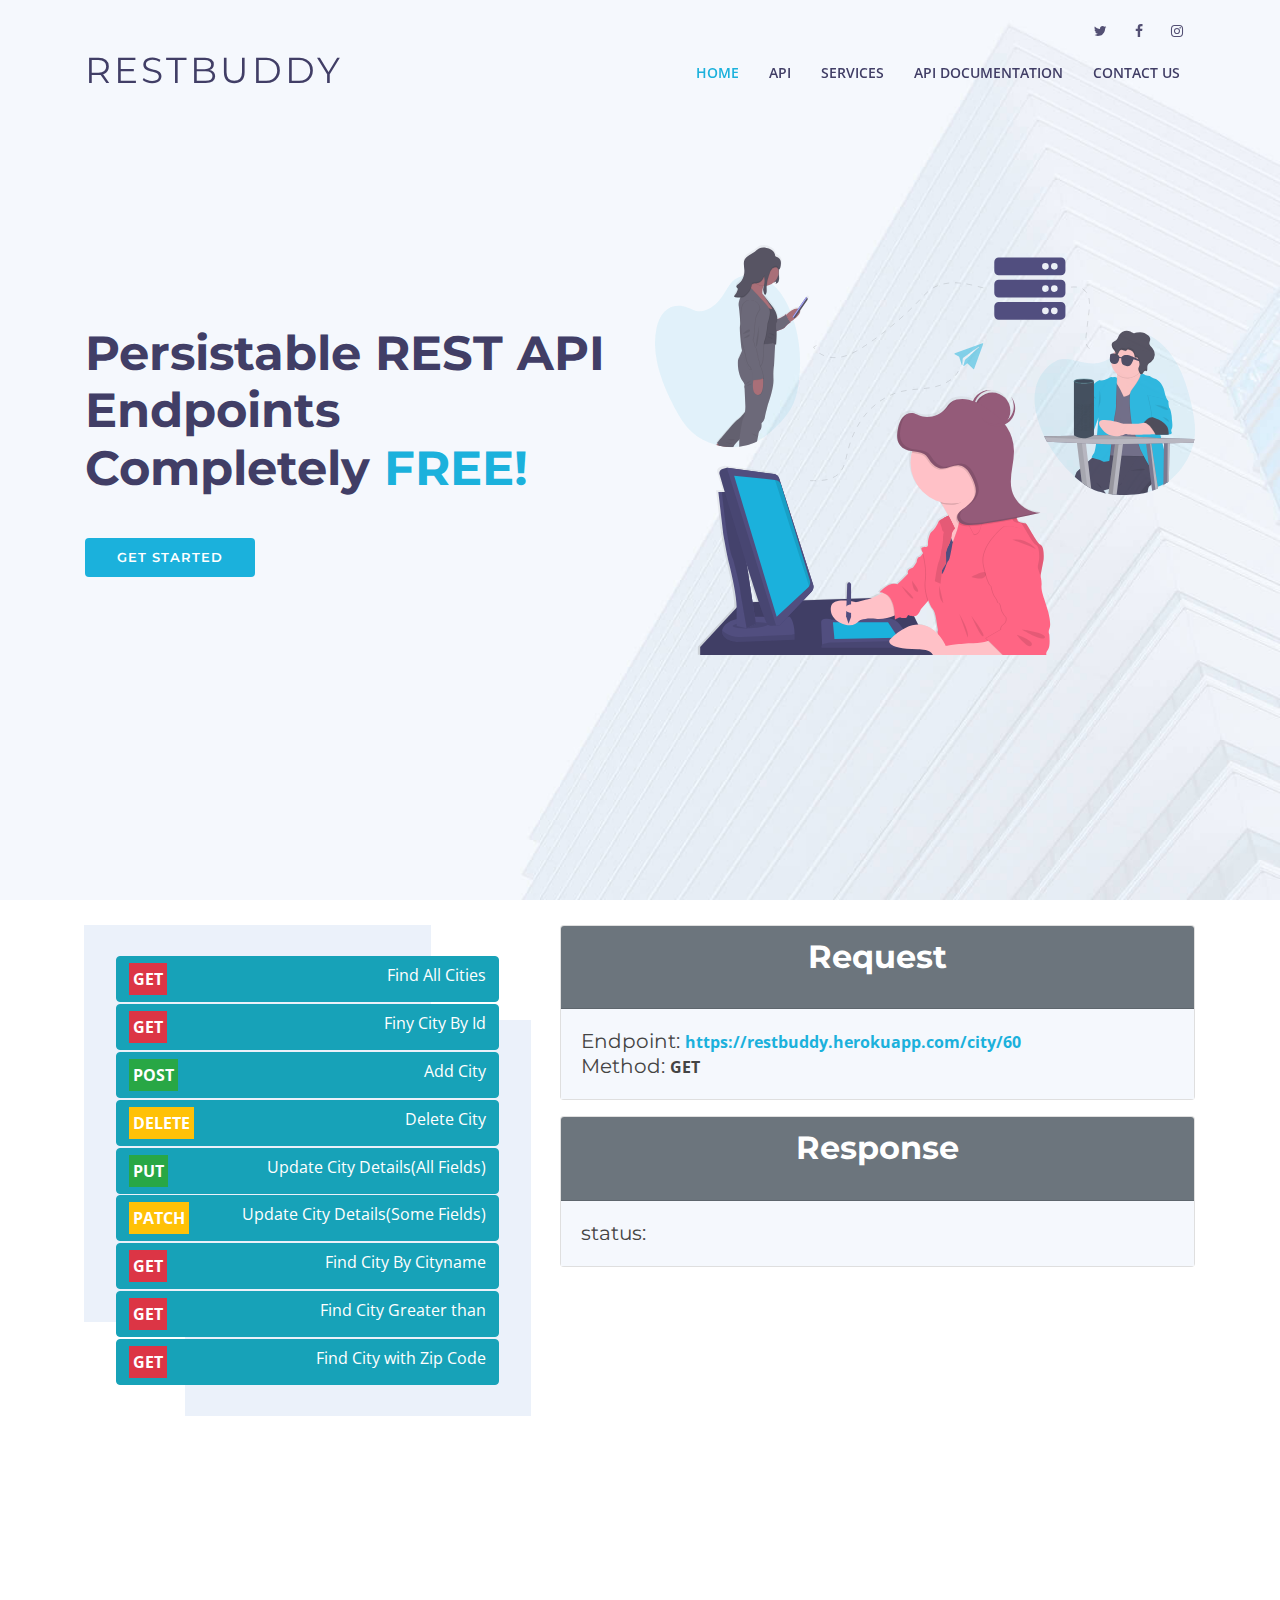
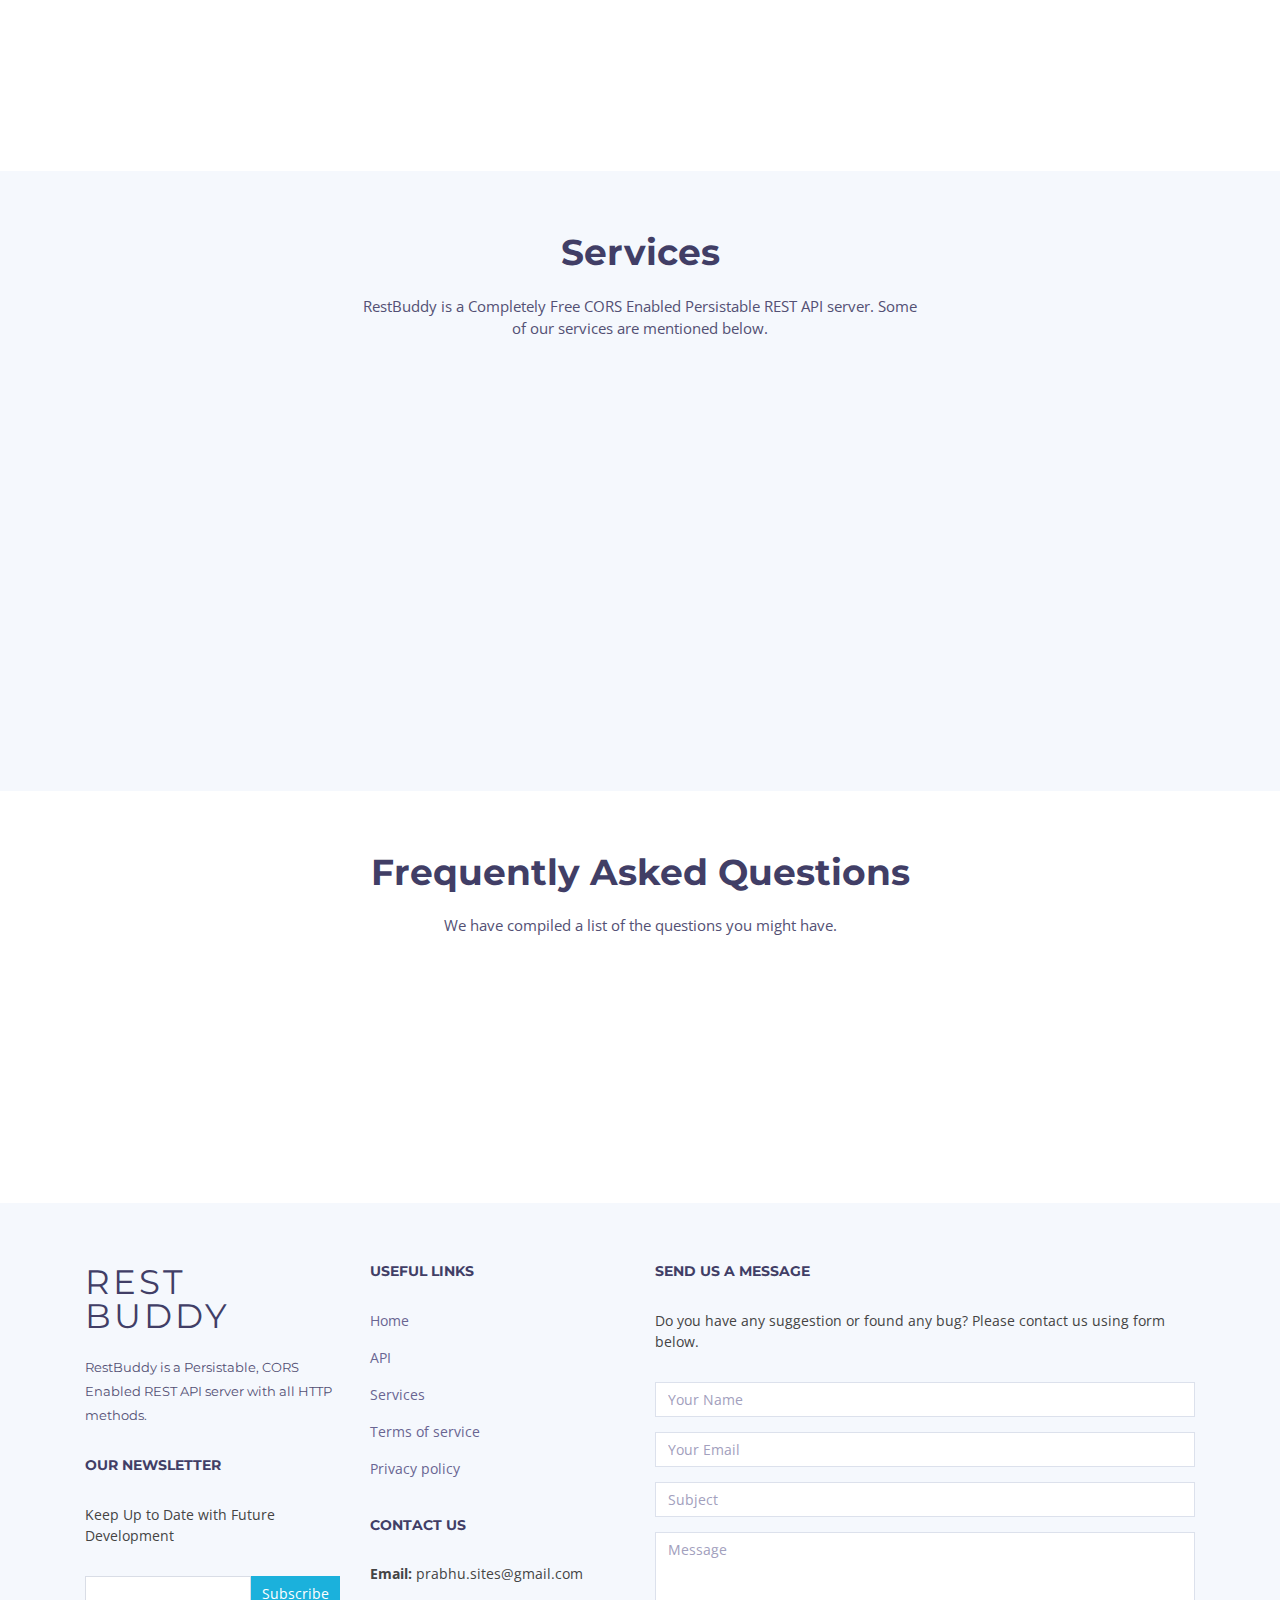
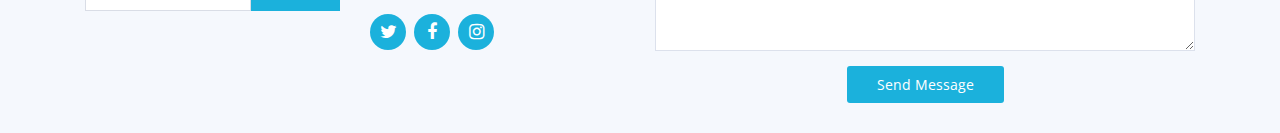
==== commit 75a9de35: "Swagger formatted" ====
--- a/index.html
+++ b/index.html
@@ -2,55 +2,70 @@
 <html lang="en">
 
 <head>
-    <meta charset="utf-8">
-    <title>RestBuddy</title>
-    <meta content="width=device-width, initial-scale=1.0" name="viewport">
-    <meta content="RestBuddy, free rest api for testing, Persistable rest api test, free rest api testing tools,free rest apis to use" name="keywords">
-    <meta content="Completely Free Presistable CORS Enabled REST API Endpoints for all HTTP methods." name="description">
-    <!-- Favicons -->
-    <link href="ui/img/favicon.png" rel="icon">
-    <link href="ui/img/apple-touch-icon.png" rel="apple-touch-icon">
-    <!-- Google Fonts -->
-    <link href="https://fonts.googleapis.com/css?family=Open+Sans:300,300i,400,400i,500,600,700,700i|Montserrat:300,400,500,600,700" rel="stylesheet">
-    <!-- Bootstrap CSS File -->
-    <link href="ui/lib/bootstrap/css/bootstrap.min.css" rel="stylesheet">
-    <!-- Libraries CSS Files -->
-    <link href="ui/lib/font-awesome/css/font-awesome.min.css" rel="stylesheet">
-    <link href="ui/lib/animate/animate.min.css" rel="stylesheet">
-    <link href="ui/lib/ionicons/css/ionicons.min.css" rel="stylesheet">
-    <link href="ui/lib/owlcarousel/assets/owl.carousel.min.css" rel="stylesheet">
-    <link href="ui/lib/lightbox/css/lightbox.min.css" rel="stylesheet">
-    <!-- Main Stylesheet File -->
-    <link href="ui/css/style.css" rel="stylesheet">
+<meta charset="utf-8">
+<title>RestBuddy</title>
+<meta content="width=device-width, initial-scale=1.0" name="viewport">
+<meta
+	content="RestBuddy, free rest api for testing, Persistable rest api test, free rest api testing tools,free rest apis to use"
+	name="keywords">
+<meta
+	content="Completely Free Presistable CORS Enabled REST API Endpoints for all HTTP methods."
+	name="description">
+<!-- Favicons -->
+<link href="ui/img/favicon.png" rel="icon">
+<link href="ui/img/apple-touch-icon.png" rel="apple-touch-icon">
+<!-- Google Fonts -->
+<link
+	href="https://fonts.googleapis.com/css?family=Open+Sans:300,300i,400,400i,500,600,700,700i|Montserrat:300,400,500,600,700"
+	rel="stylesheet">
+<!-- Bootstrap CSS File -->
+<link href="ui/lib/bootstrap/css/bootstrap.min.css" rel="stylesheet">
+<!-- Libraries CSS Files -->
+<link href="ui/lib/font-awesome/css/font-awesome.min.css"
+	rel="stylesheet">
+<link href="ui/lib/animate/animate.min.css" rel="stylesheet">
+<link href="ui/lib/ionicons/css/ionicons.min.css" rel="stylesheet">
+<link href="ui/lib/owlcarousel/assets/owl.carousel.min.css"
+	rel="stylesheet">
+<link href="ui/lib/lightbox/css/lightbox.min.css" rel="stylesheet">
+<!-- Main Stylesheet File -->
+<link href="ui/css/style.css" rel="stylesheet">
 </head>
 
 <body>
-    <!--==========================
+	<!--==========================
   Header
   ============================-->
-    <header id="header">
-        <div id="topbar">
-            <div class="container">
-                <div class="social-links">
-                    <a href="https://twitter.com/guide_dev" class="twitter" target="_blank"><i class="fa fa-twitter"></i></a>
-                    <a href="https://www.facebook.com/ADevGuide" class="facebook" target="_blank"><i class="fa fa-facebook"></i></a>
-                    <!-- <a href="#" class="linkedin"><i class="fa fa-linkedin"></i></a> -->
-                    <a href="#" class="instagram"><i class="fa fa-instagram" target="_blank"></i></a>
-                </div>
-            </div>
-        </div>
-        <div class="container">
-            <div class="logo float-left">
-                <!-- Uncomment below if you prefer to use an image logo -->
-                <h1 class="text-light"><a href="#intro" class="scrollto"><span>RestBuddy</span></a></h1>
-                <!-- <a href="#header" class="scrollto"><img src="img/logo.png" alt="" class="img-fluid"></a> -->
-            </div>
-            <nav class="main-nav float-right d-none d-lg-block">
-                <ul>
-                    <li class="active"><a href="#intro">Home</a></li>
-                    <li><a href="#example-api">API</a></li>
-                    <li><a href="#services">Services</a></li>
-                    <!-- <li><a href="#portfolio">Portfolio</a></li>
+	<header id="header">
+		<div id="topbar">
+			<div class="container">
+				<div class="social-links">
+					<a href="https://twitter.com/guide_dev" class="twitter"
+						target="_blank"><i class="fa fa-twitter"></i></a> <a
+						href="https://www.facebook.com/ADevGuide" class="facebook"
+						target="_blank"><i class="fa fa-facebook"></i></a>
+					<!-- <a href="#" class="linkedin"><i class="fa fa-linkedin"></i></a> -->
+					<a href="#" class="instagram"><i class="fa fa-instagram"
+						target="_blank"></i></a>
+				</div>
+			</div>
+		</div>
+		<div class="container">
+			<div class="logo float-left">
+				<!-- Uncomment below if you prefer to use an image logo -->
+				<h1 class="text-light">
+					<a href="#intro" class="scrollto"><span>RestBuddy</span></a>
+				</h1>
+				<!-- <a href="#header" class="scrollto"><img src="img/logo.png" alt="" class="img-fluid"></a> -->
+			</div>
+			<nav class="main-nav float-right d-none d-lg-block">
+				<ul>
+					<li class="active"><a href="#intro">Home</a></li>
+					<li><a href="#example-api">API</a></li>
+					<li><a href="#services">Services</a></li>
+					<li><a href="https://restbuddy.herokuapp.com/swagger-ui.html" target="_blank">API
+							Documentation</a></li>
+					<!-- <li><a href="#portfolio">Portfolio</a></li>
                     <li><a href="#team">Team</a></li>
                     <li class="drop-down"><a href="">Drop Down</a>
                         <ul>
@@ -69,134 +84,173 @@
                             <li><a href="#">Drop Down 5</a></li>
                         </ul>
                     </li> -->
-                    <li><a href="#footer">Contact Us</a></li>
-                </ul>
-            </nav><!-- .main-nav -->
-        </div>
-    </header><!-- #header -->
-    <!--==========================
+					<li><a href="#footer">Contact Us</a></li>
+				</ul>
+			</nav>
+			<!-- .main-nav -->
+		</div>
+	</header>
+	<!-- #header -->
+	<!--==========================
     Intro Section
   ============================-->
-    <section id="intro" class="clearfix">
-        <div class="container d-flex h-100">
-            <div class="row justify-content-center align-self-center">
-                <div class="col-md-6 intro-info order-md-first order-last">
-                    <h2>Persistable REST API<br> Endpoints Completely<span> FREE!</span></h2>
-                    <div>
-                        <a href="#example-api" class="btn-get-started scrollto">Get Started</a>
-                    </div>
-                </div>
-                <div class="col-md-6 intro-img order-md-last order-first">
-                    <img src="ui/img/intro-img.svg" alt="" class="img-fluid">
-                </div>
-            </div>
-        </div>
-    </section><!-- #intro -->
-    <main id="main">
-        <!--==========================
+	<section id="intro" class="clearfix">
+		<div class="container d-flex h-100">
+			<div class="row justify-content-center align-self-center">
+				<div class="col-md-6 intro-info order-md-first order-last">
+					<h2>
+						Persistable REST API<br> Endpoints Completely<span>
+							FREE!</span>
+					</h2>
+					<div>
+						<a href="#example-api" class="btn-get-started scrollto">Get
+							Started</a>
+					</div>
+				</div>
+				<div class="col-md-6 intro-img order-md-last order-first">
+					<img src="ui/img/intro-img.svg" alt="" class="img-fluid">
+				</div>
+			</div>
+		</div>
+	</section>
+	<!-- #intro -->
+	<main id="main"> <!--==========================
       About Us Section
     ============================-->
-        <section id="example-api">
-            <div class="container">
-                <div class="row">
-                    <div class="col-lg-5 col-md-6">
-                        <div class="about-img">
-                            <div class="d-flex flex-column" id="api-menu">
-                                <div class="api-items btn btn-info" id="api1">
-                                    <span class="p-1 bg-danger text-white httpmethod">GET</span>Find All Cities
-                                </div>
-                                <div class="api-items btn btn-info" id="api2">
-                                    <span class="p-1 bg-danger text-white httpmethod">GET</span> Finy City By Id
-                                </div>
-                                <div class="api-items btn btn-info" id="api3">
-                                    <span class="p-1 bg-success text-white httpmethod">POST</span> Add City
-                                </div>
-                                <div class="api-items btn btn-info" id="api4">
-                                    <span class="p-1 bg-warning text-white httpmethod">DELETE</span> Delete City
-                                </div>
-                                <div class="api-items btn btn-info" id="api5">
-                                    <span class="p-1 bg-success text-white httpmethod">PUT</span> Update City Details(All Fields)
-                                </div>
-                                <div class="api-items btn btn-info" id="api6">
-                                    <span class="p-1 bg-warning text-white httpmethod">PATCH</span> Update City Details(Some Fields)
-                                </div>
-                                <div class="api-items btn btn-info" id="api7">
-                                    <span class="p-1 bg-danger text-white httpmethod">GET</span> Find City By Cityname
-                                </div>
-                                <div class="api-items btn btn-info" id="api8">
-                                    <span class="p-1 bg-danger text-white httpmethod">GET</span> Find City Greater than
-                                </div>
-                                <div class="api-items btn btn-info" id="api9">
-                                    <span class="p-1 bg-danger text-white httpmethod">GET</span> Find City with Zip Code
-                                </div>
-                            </div>
-                        </div>
-                    </div>
-                    <div class="col-lg-7 col-md-6">
-                        <div class="about-content">
-                            <div id="requestID">
-                                <div class="card mb-3">
-                                    <div class="card-header text-white text-center bg-secondary">
-                                        <h2>Request</h2>
-                                    </div>
-                                    <div class="card-body" style="background-color: #f5f8fd">
-                                        <span class="d-inline" id="requestEndpointID"></span>
-                                    </div>
-                                </div>
-                            </div>
-                            <div id="responseID" class="overflow-auto">
-                                <div class="card mb-3">
-                                    <div class="card-header text-white text-center bg-secondary">
-                                        <h2>Response</h2>
-                                    </div>
-                                    <div class="card-body" style="background-color: #f5f8fd">
-                                        <div id='responseLoader' class="lds-facebook">
-                                            <div></div>
-                                            <div></div>
-                                            <div></div>
-                                        </div>
-                                        <h5 class="card-title d-inline">status: </h5><span class="d-inline" id="responseStatusID" style="font-weight: bolder;"></span>
-                                        <div class="card-text" id="responseDataID"></div>
-                                    </div>
-                                </div>
-                            </div>
-                        </div>
-                    </div>
-                </div>
-            </div>
-        </section><!-- example-api -->
-        <!--==========================
+	<section id="example-api">
+		<div class="container">
+			<div class="row">
+				<div class="col-lg-5 col-md-6">
+					<div class="about-img">
+						<div class="d-flex flex-column" id="api-menu">
+							<div class="api-items btn btn-info" id="api1">
+								<span class="p-1 bg-danger text-white httpmethod">GET</span>Find
+								All Cities
+							</div>
+							<div class="api-items btn btn-info" id="api2">
+								<span class="p-1 bg-danger text-white httpmethod">GET</span>
+								Finy City By Id
+							</div>
+							<div class="api-items btn btn-info" id="api3">
+								<span class="p-1 bg-success text-white httpmethod">POST</span>
+								Add City
+							</div>
+							<div class="api-items btn btn-info" id="api4">
+								<span class="p-1 bg-warning text-white httpmethod">DELETE</span>
+								Delete City
+							</div>
+							<div class="api-items btn btn-info" id="api5">
+								<span class="p-1 bg-success text-white httpmethod">PUT</span>
+								Update City Details(All Fields)
+							</div>
+							<div class="api-items btn btn-info" id="api6">
+								<span class="p-1 bg-warning text-white httpmethod">PATCH</span>
+								Update City Details(Some Fields)
+							</div>
+							<div class="api-items btn btn-info" id="api7">
+								<span class="p-1 bg-danger text-white httpmethod">GET</span>
+								Find City By Cityname
+							</div>
+							<div class="api-items btn btn-info" id="api8">
+								<span class="p-1 bg-danger text-white httpmethod">GET</span>
+								Find City Greater than
+							</div>
+							<div class="api-items btn btn-info" id="api9">
+								<span class="p-1 bg-danger text-white httpmethod">GET</span>
+								Find City with Zip Code
+							</div>
+						</div>
+					</div>
+				</div>
+				<div class="col-lg-7 col-md-6">
+					<div class="about-content">
+						<div id="requestID">
+							<div class="card mb-3">
+								<div class="card-header text-white text-center bg-secondary">
+									<h2>Request</h2>
+								</div>
+								<div class="card-body" style="background-color: #f5f8fd">
+									<span class="d-inline" id="requestEndpointID"></span>
+								</div>
+							</div>
+						</div>
+						<div id="responseID" class="overflow-auto">
+							<div class="card mb-3">
+								<div class="card-header text-white text-center bg-secondary">
+									<h2>Response</h2>
+								</div>
+								<div class="card-body" style="background-color: #f5f8fd">
+									<div id='responseLoader' class="lds-facebook">
+										<div></div>
+										<div></div>
+										<div></div>
+									</div>
+									<h5 class="card-title d-inline">status:</h5>
+									<span class="d-inline" id="responseStatusID"
+										style="font-weight: bolder;"></span>
+									<div class="card-text" id="responseDataID"></div>
+								</div>
+							</div>
+						</div>
+					</div>
+				</div>
+			</div>
+		</div>
+	</section>
+	<!-- example-api --> <!--==========================
       Services Section
     ============================-->
-        <section id="services" class="section-bg">
-            <div class="container">
-                <header class="section-header">
-                    <h3>Services</h3>
-                    <p>RestBuddy is a Completely Free CORS Enabled Persistable REST API server. Some of our services are mentioned below.</p>
-                </header>
-                <div class="row">
-                    <div class="col-md-6 col-lg-4 wow bounceInUp" data-wow-duration="1.4s">
-                        <div class="box">
-                            <div class="icon" style="background: #e1eeff;"><i class="ion-ios-world-outline" style="color: #ff689b;"></i></div>
-                            <h4 class="title"><a href="">CORS Enabled</a></h4>
-                            <p class="description">RestBuddy is CORS Enabled. This means that the endpoints are open for everyone.This API is available directly from a browser, Postman, or embedded in any website like jsfiddle.</p>
-                        </div>
-                    </div>
-                    <div class="col-md-6 col-lg-4 wow bounceInUp" data-wow-duration="1.4s">
-                        <div class="box">
-                            <div class="icon" style="background: #fff0da;"><i class="ion-ios-bookmarks-outline" style="color: #e98e06;"></i></div>
-                            <h4 class="title"><a href="">Persistable Endpoints</a></h4>
-                            <p class="description">All Endpoints provided performs actual expected operations. All Changes in Data are permanent for 24 hours after which it reset to default.</p>
-                        </div>
-                    </div>
-                    <div class="col-md-6 col-lg-4 wow bounceInUp" data-wow-delay="0.1s" data-wow-duration="1.4s">
-                        <div class="box">
-                            <div class="icon" style="background: #e6fdfc;"><i class="ion-ios-paper-outline" style="color: #3fcdc7;"></i></div>
-                            <h4 class="title"><a href="">Supports All HTTP Methods</a></h4>
-                            <p class="description">The API supports all HTTP methods; GET, POST, PUT, DELETE, PATCH.</p>
-                        </div>
-                    </div>
-                    <!-- <div class="col-md-6 col-lg-4 wow bounceInUp" data-wow-delay="0.1s" data-wow-duration="1.4s">
+	<section id="services" class="section-bg">
+		<div class="container">
+			<header class="section-header">
+				<h3>Services</h3>
+				<p>RestBuddy is a Completely Free CORS Enabled Persistable REST
+					API server. Some of our services are mentioned below.</p>
+			</header>
+			<div class="row">
+				<div class="col-md-6 col-lg-4 wow bounceInUp"
+					data-wow-duration="1.4s">
+					<div class="box">
+						<div class="icon" style="background: #e1eeff;">
+							<i class="ion-ios-world-outline" style="color: #ff689b;"></i>
+						</div>
+						<h4 class="title">
+							<a href="">CORS Enabled</a>
+						</h4>
+						<p class="description">RestBuddy is CORS Enabled. This means
+							that the endpoints are open for everyone.This API is available
+							directly from a browser, Postman, or embedded in any website like
+							jsfiddle.</p>
+					</div>
+				</div>
+				<div class="col-md-6 col-lg-4 wow bounceInUp"
+					data-wow-duration="1.4s">
+					<div class="box">
+						<div class="icon" style="background: #fff0da;">
+							<i class="ion-ios-bookmarks-outline" style="color: #e98e06;"></i>
+						</div>
+						<h4 class="title">
+							<a href="">Persistable Endpoints</a>
+						</h4>
+						<p class="description">All Endpoints provided performs actual
+							expected operations. All Changes in Data are permanent for 24
+							hours after which it reset to default.</p>
+					</div>
+				</div>
+				<div class="col-md-6 col-lg-4 wow bounceInUp" data-wow-delay="0.1s"
+					data-wow-duration="1.4s">
+					<div class="box">
+						<div class="icon" style="background: #e6fdfc;">
+							<i class="ion-ios-paper-outline" style="color: #3fcdc7;"></i>
+						</div>
+						<h4 class="title">
+							<a href="">Supports All HTTP Methods</a>
+						</h4>
+						<p class="description">The API supports all HTTP methods; GET,
+							POST, PUT, DELETE, PATCH.</p>
+					</div>
+				</div>
+				<!-- <div class="col-md-6 col-lg-4 wow bounceInUp" data-wow-delay="0.1s" data-wow-duration="1.4s">
                         <div class="box">
                             <div class="icon" style="background: #eafde7;"><i class="ion-ios-speedometer-outline" style="color:#41cf2e;"></i></div>
                             <h4 class="title"><a href="">Magni Dolores</a></h4>
@@ -217,36 +271,37 @@
                             <p class="description">Et harum quidem rerum facilis est et expedita distinctio. Nam libero tempore, cum soluta nobis est eligendi</p>
                         </div>
                     </div> -->
-                </div>
-            </div>
-        </section><!-- #services -->
-        <!--==========================
+			</div>
+		</div>
+	</section>
+	<!-- #services --> <!--==========================
       Frequently Asked Questions Section
     ============================-->
-        <section id="faq">
-            <div class="container">
-                <header class="section-header">
-                    <h3>Frequently Asked Questions</h3>
-                    <p>We have compiled a list of the questions you might have.</p>
-                </header>
-                <ul id="faq-list" class="wow fadeInUp">
-                    <li>
-                        <a data-toggle="collapse" class="collapsed" href="#faq1">What is the purpose of RestBuddy? <i class="ion-android-remove"></i></a>
-                        <div id="faq1" class="collapse" data-parent="#faq-list">
-                            <p>
-                                RestBuddy provides REST API Endpoint with dummy data with persistable Database. Anyone can use these endpoints to test their REST client.
-                            </p>
-                        </div>
-                    </li>
-                     <li>
-                        <a data-toggle="collapse" href="#faq2" class="collapsed">What sample data is available in RestBuddy? <i class="ion-android-remove"></i></a>
-                        <div id="faq2" class="collapse" data-parent="#faq-list">
-                            <p>
-                                RestBuddy is currently using a sample of 1300 US cities Geo Data. You can freely perform GET,POST,PUT,PATCH,DELETE on this data. Data Reset Evey 24 hours to Default.
-                            </p>
-                        </div>
-                    </li>
-                   <!-- <li>
+	<section id="faq">
+		<div class="container">
+			<header class="section-header">
+				<h3>Frequently Asked Questions</h3>
+				<p>We have compiled a list of the questions you might have.</p>
+			</header>
+			<ul id="faq-list" class="wow fadeInUp">
+				<li><a data-toggle="collapse" class="collapsed" href="#faq1">What
+						is the purpose of RestBuddy? <i class="ion-android-remove"></i>
+				</a>
+					<div id="faq1" class="collapse" data-parent="#faq-list">
+						<p>RestBuddy provides REST API Endpoint with dummy data with
+							persistable Database. Anyone can use these endpoints to test
+							their REST client.</p>
+					</div></li>
+				<li><a data-toggle="collapse" href="#faq2" class="collapsed">What
+						sample data is available in RestBuddy? <i
+						class="ion-android-remove"></i>
+				</a>
+					<div id="faq2" class="collapse" data-parent="#faq-list">
+						<p>RestBuddy is currently using a sample of 1300 US cities Geo
+							Data. You can freely perform GET,POST,PUT,PATCH,DELETE on this
+							data. Data Reset Evey 24 hours to Default.</p>
+					</div></li>
+				<!-- <li>
                         <a data-toggle="collapse" href="#faq3" class="collapsed">Dolor sit amet consectetur adipiscing elit pellentesque habitant morbi? <i class="ion-android-remove"></i></a>
                         <div id="faq3" class="collapse" data-parent="#faq-list">
                             <p>
@@ -278,93 +333,114 @@
                             </p>
                         </div>
                     </li> -->
-                </ul>
-            </div>
-        </section><!-- #faq -->
-    </main>
-    <!--==========================
+			</ul>
+		</div>
+	</section>
+	<!-- #faq --> </main>
+	<!--==========================
     Footer
   ============================-->
-    <footer id="footer" class="section-bg">
-        <div class="footer-top">
-            <div class="container">
-                <div class="row">
-                    <div class="col-lg-6">
-                        <div class="row">
-                            <div class="col-sm-6">
-                                <div class="footer-info">
-                                    <h3>REST Buddy</h3>
-                                    <p>RestBuddy is a completely Free CORS Enabled Persistable REST API server.Will add more description soon.</p>
-                                </div>
-                                <div class="footer-newsletter">
-                                    <h4>Our Newsletter</h4>
-                                    <p>Keep Up to Date with Future Development </p>
-                                    <form action="https://adevguide.us3.list-manage.com/subscribe/post?u=914a6bc18639a120d831cab2c&amp;id=9b7191e728" method="post" target="_blank">
-                                        <input type="email" name="EMAIL"><input type="submit" value="Subscribe">
-                                    </form>
-                                </div>
-                            </div>
-                            <div class="col-sm-6">
-                                <div class="footer-links">
-                                    <h4>Useful Links</h4>
-                                    <ul>
-                                        <li><a href="#intro">Home</a></li>
-                                        <li><a href="#example-api">API</a></li>
-                                        <li><a href="#services">Services</a></li>
-                                        <li><a href="#">Terms of service</a></li>
-                                        <li><a href="#">Privacy policy</a></li>
-                                    </ul>
-                                </div>
-                                <div class="footer-links">
-                                    <h4>Contact Us</h4>
-                                    <p>
-                                        <!-- A108 Adam Street <br>
+	<footer id="footer" class="section-bg">
+		<div class="footer-top">
+			<div class="container">
+				<div class="row">
+					<div class="col-lg-6">
+						<div class="row">
+							<div class="col-sm-6">
+								<div class="footer-info">
+									<h3>REST Buddy</h3>
+									<p>RestBuddy is a Persistable, CORS Enabled REST API server
+										with all HTTP methods.</p>
+								</div>
+								<div class="footer-newsletter">
+									<h4>Our Newsletter</h4>
+									<p>Keep Up to Date with Future Development</p>
+									<form
+										action="https://adevguide.us3.list-manage.com/subscribe/post?u=914a6bc18639a120d831cab2c&amp;id=9b7191e728"
+										method="post" target="_blank">
+										<input type="email" name="EMAIL"><input type="submit"
+											value="Subscribe">
+									</form>
+								</div>
+							</div>
+							<div class="col-sm-6">
+								<div class="footer-links">
+									<h4>Useful Links</h4>
+									<ul>
+										<li><a href="#intro">Home</a></li>
+										<li><a href="#example-api">API</a></li>
+										<li><a href="#services">Services</a></li>
+										<li><a href="#">Terms of service</a></li>
+										<li><a href="#">Privacy policy</a></li>
+									</ul>
+								</div>
+								<div class="footer-links">
+									<h4>Contact Us</h4>
+									<p>
+										<!-- A108 Adam Street <br>
                                         New York, NY 535022<br>
                                         United States <br>
                                         <strong>Phone:</strong> +1 5589 55488 55<br> -->
-                                        <strong>Email:</strong> prabhu.sites@gmail.com<br>
-                                    </p>
-                                </div>
-                                <div class="social-links">
-                                    <a href="https://twitter.com/guide_dev" class="twitter" target="_blank"><i class="fa fa-twitter"></i></a>
-                                    <a href="https://www.facebook.com/ADevGuide" class="facebook" target="_blank"><i class="fa fa-facebook"></i></a>
-                                    <a href="#" class="instagram"><i class="fa fa-instagram" target="_blank"></i></a>
-                                    <!-- <a href="#" class="linkedin"><i class="fa fa-linkedin"></i></a> -->
-                                </div>
-                            </div>
-                        </div>
-                    </div>
-                    <div class="col-lg-6">
-                        <div class="form">
-                            <h4>Send us a message</h4>
-                            <p>Do you have any suggestion or found any bug? Please contact us using form below.</p>
-                            <form action="https://formspree.io/prabhu.sites@gmail.com" method="post" role="form" class="contactForm" target="_blank">
-                                <div class="form-group">
-                                    <input type="text" name="name" class="form-control" id="name" placeholder="Your Name" data-rule="minlen:4" data-msg="Please enter at least 4 chars" />
-                                    <div class="validation"></div>
-                                </div>
-                                <div class="form-group">
-                                    <input type="email" class="form-control" name="email" id="email" placeholder="Your Email" data-rule="email" data-msg="Please enter a valid email" />
-                                    <div class="validation"></div>
-                                </div>
-                                <div class="form-group">
-                                    <input type="text" class="form-control" name="subject" id="subject" placeholder="Subject" data-rule="minlen:4" data-msg="Please enter at least 8 chars of subject" />
-                                    <div class="validation"></div>
-                                </div>
-                                <div class="form-group">
-                                    <textarea class="form-control" name="message" rows="5" data-rule="required" data-msg="Please write something for us" placeholder="Message"></textarea>
-                                    <div class="validation"></div>
-                                </div>
-                                <div id="sendmessage">Your message has been sent. Thank you!</div>
-                                <div id="errormessage"></div>
-                                <div class="text-center"><button type="submit" title="Send Message">Send Message</button></div>
-                            </form>
-                        </div>
-                    </div>
-                </div>
-            </div>
-        </div>
-        <!-- <div class="container">
+										<strong>Email:</strong> prabhu.sites@gmail.com<br>
+									</p>
+								</div>
+								<div class="social-links">
+									<a href="https://twitter.com/guide_dev" class="twitter"
+										target="_blank"><i class="fa fa-twitter"></i></a> <a
+										href="https://www.facebook.com/ADevGuide" class="facebook"
+										target="_blank"><i class="fa fa-facebook"></i></a> <a href="#"
+										class="instagram"><i class="fa fa-instagram"
+										target="_blank"></i></a>
+									<!-- <a href="#" class="linkedin"><i class="fa fa-linkedin"></i></a> -->
+								</div>
+							</div>
+						</div>
+					</div>
+					<div class="col-lg-6">
+						<div class="form">
+							<h4>Send us a message</h4>
+							<p>Do you have any suggestion or found any bug? Please
+								contact us using form below.</p>
+							<form action="https://formspree.io/prabhu.sites@gmail.com"
+								method="post" role="form" class="contactForm" target="_blank">
+								<div class="form-group">
+									<input type="text" name="name" class="form-control" id="name"
+										placeholder="Your Name" data-rule="minlen:4"
+										data-msg="Please enter at least 4 chars" />
+									<div class="validation"></div>
+								</div>
+								<div class="form-group">
+									<input type="email" class="form-control" name="email"
+										id="email" placeholder="Your Email" data-rule="email"
+										data-msg="Please enter a valid email" />
+									<div class="validation"></div>
+								</div>
+								<div class="form-group">
+									<input type="text" class="form-control" name="subject"
+										id="subject" placeholder="Subject" data-rule="minlen:4"
+										data-msg="Please enter at least 8 chars of subject" />
+									<div class="validation"></div>
+								</div>
+								<div class="form-group">
+									<textarea class="form-control" name="message" rows="5"
+										data-rule="required" data-msg="Please write something for us"
+										placeholder="Message"></textarea>
+									<div class="validation"></div>
+								</div>
+								<div id="sendmessage">Your message has been sent. Thank
+									you!</div>
+								<div id="errormessage"></div>
+								<div class="text-center">
+									<button type="submit" title="Send Message">Send
+										Message</button>
+								</div>
+							</form>
+						</div>
+					</div>
+				</div>
+			</div>
+		</div>
+		<!-- <div class="container">
             <div class="copyright">
                 &copy; Copyright <strong>Rapid</strong>. All Rights Reserved
             </div>
@@ -378,27 +454,28 @@
                 Designed by <a href="https://bootstrapmade.com/">BootstrapMade</a>
             </div>
         </div> -->
-    </footer><!-- #footer -->
-    <a href="#" class="back-to-top"><i class="fa fa-chevron-up"></i></a>
-    <!-- Uncomment below if you want to use a preloader -->
-    <div id="preloader"></div>
-    <!-- JavaScript Libraries -->
-    <script src="ui/lib/jquery/jquery.min.js"></script>
-    <script src="ui/lib/jquery/jquery-migrate.min.js"></script>
-    <script src="ui/lib/bootstrap/js/bootstrap.bundle.min.js"></script>
-    <script src="ui/lib/axios/axios.min.js"></script>
-    <script src="ui/lib/easing/easing.min.js"></script>
-    <script src="ui/lib/mobile-nav/mobile-nav.js"></script>
-    <script src="ui/lib/wow/wow.min.js"></script>
-    <script src="ui/lib/waypoints/waypoints.min.js"></script>
-    <script src="ui/lib/counterup/counterup.min.js"></script>
-    <script src="ui/lib/owlcarousel/owl.carousel.min.js"></script>
-    <script src="ui/lib/isotope/isotope.pkgd.min.js"></script>
-    <script src="ui/lib/lightbox/js/lightbox.min.js"></script>
-    <!-- Contact Form JavaScript File -->
-    <!-- <script src="ui/contactform/contactform.js"></script> -->
-    <!-- Template Main Javascript File -->
-    <script src="ui/js/main.js"></script>
+	</footer>
+	<!-- #footer -->
+	<a href="#" class="back-to-top"><i class="fa fa-chevron-up"></i></a>
+	<!-- Uncomment below if you want to use a preloader -->
+	<div id="preloader"></div>
+	<!-- JavaScript Libraries -->
+	<script src="ui/lib/jquery/jquery.min.js"></script>
+	<script src="ui/lib/jquery/jquery-migrate.min.js"></script>
+	<script src="ui/lib/bootstrap/js/bootstrap.bundle.min.js"></script>
+	<script src="ui/lib/axios/axios.min.js"></script>
+	<script src="ui/lib/easing/easing.min.js"></script>
+	<script src="ui/lib/mobile-nav/mobile-nav.js"></script>
+	<script src="ui/lib/wow/wow.min.js"></script>
+	<script src="ui/lib/waypoints/waypoints.min.js"></script>
+	<script src="ui/lib/counterup/counterup.min.js"></script>
+	<script src="ui/lib/owlcarousel/owl.carousel.min.js"></script>
+	<script src="ui/lib/isotope/isotope.pkgd.min.js"></script>
+	<script src="ui/lib/lightbox/js/lightbox.min.js"></script>
+	<!-- Contact Form JavaScript File -->
+	<!-- <script src="ui/contactform/contactform.js"></script> -->
+	<!-- Template Main Javascript File -->
+	<script src="ui/js/main.js"></script>
 </body>
 
 </html>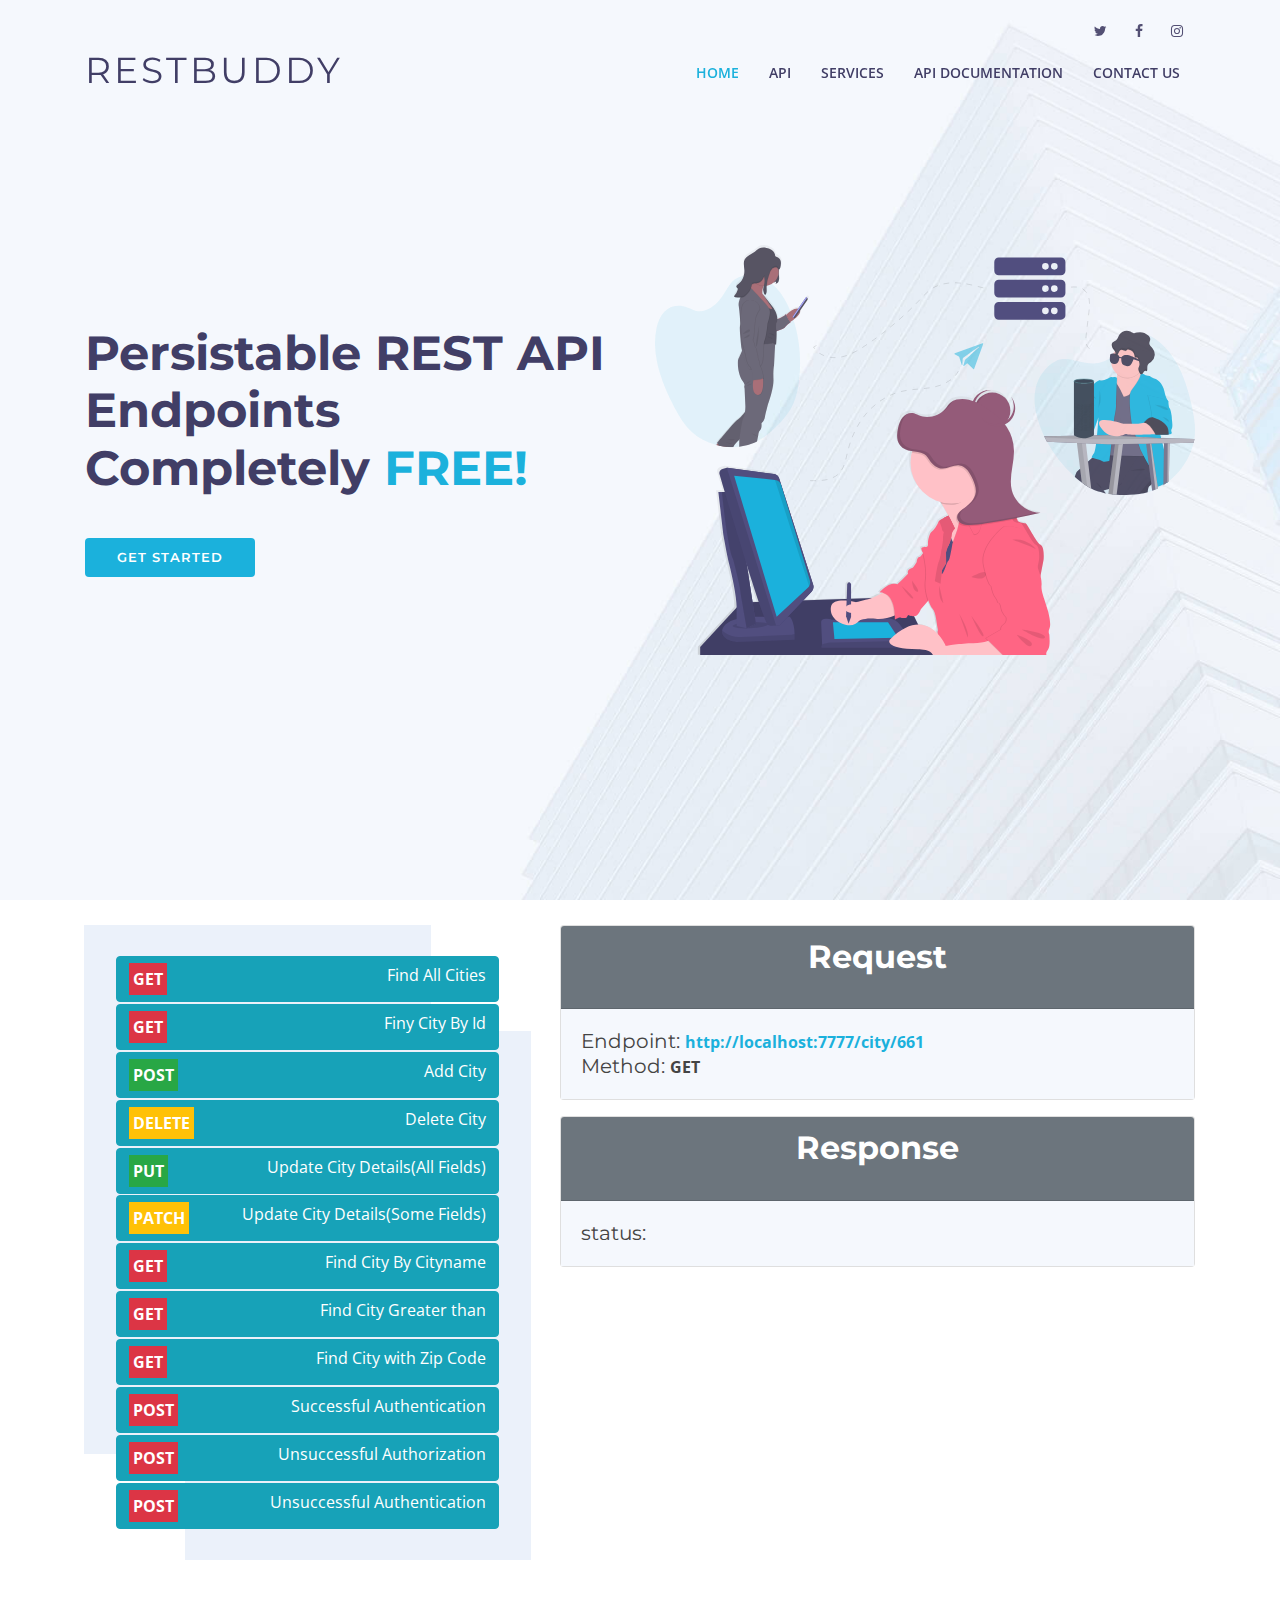
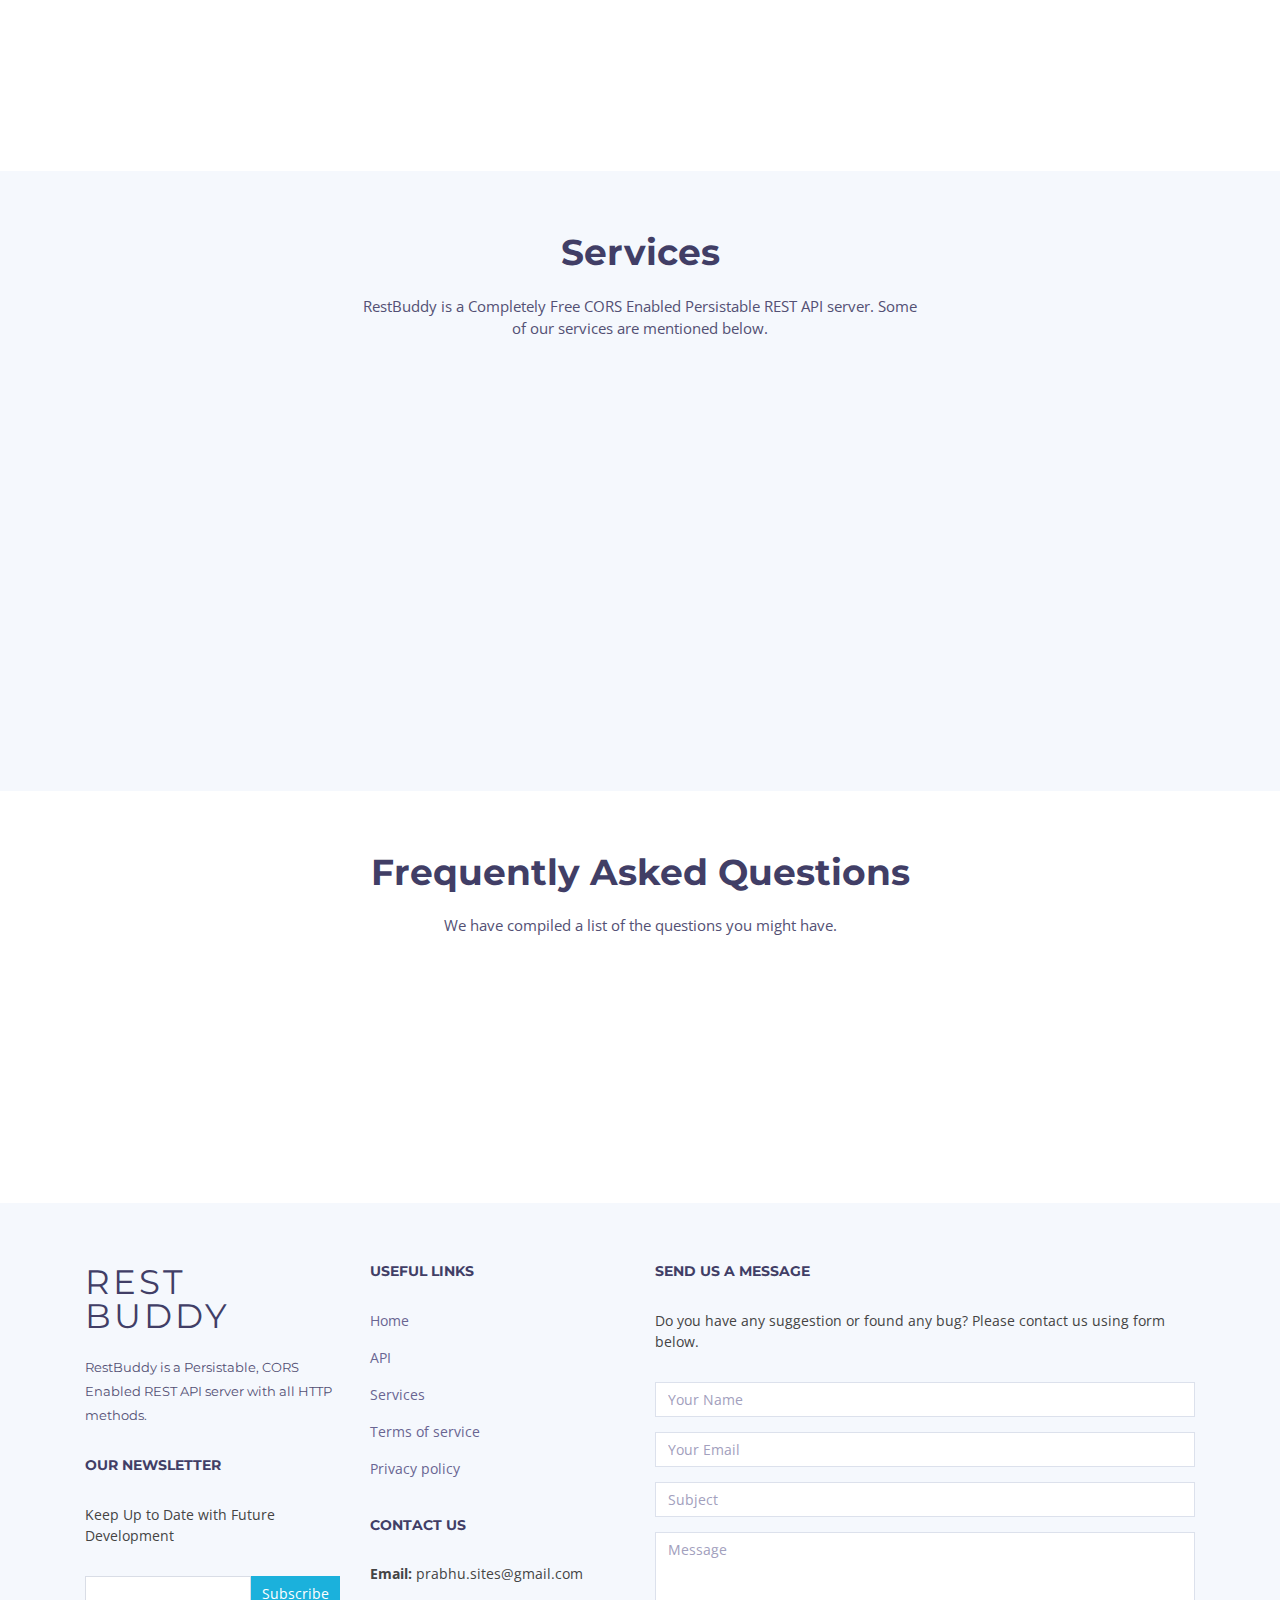
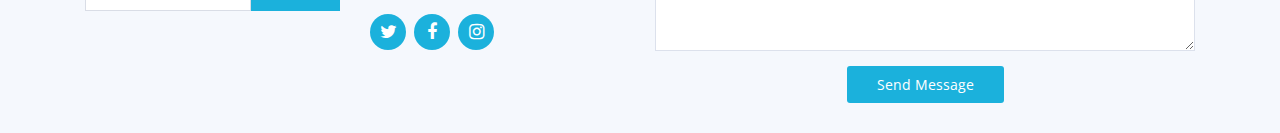
==== commit c6217252: "analytics added" ====
--- a/index.html
+++ b/index.html
@@ -30,6 +30,15 @@
 <link href="ui/lib/lightbox/css/lightbox.min.css" rel="stylesheet">
 <!-- Main Stylesheet File -->
 <link href="ui/css/style.css" rel="stylesheet">
+<!-- Global site tag (gtag.js) - Google Analytics -->
+<script async src="https://www.googletagmanager.com/gtag/js?id=G-C0EDRGRRFW"></script>
+<script>
+  window.dataLayer = window.dataLayer || [];
+  function gtag(){dataLayer.push(arguments);}
+  gtag('js', new Date());
+
+  gtag('config', 'G-C0EDRGRRFW');
+</script>
 </head>
 
 <body>
@@ -158,6 +167,18 @@
 							<div class="api-items btn btn-info" id="api9">
 								<span class="p-1 bg-danger text-white httpmethod">GET</span>
 								Find City with Zip Code
+							</div>
+							<div class="api-items btn btn-info" id="api10">
+								<span class="p-1 bg-danger text-white httpmethod">POST</span>
+								Successful Authentication
+							</div>
+							<div class="api-items btn btn-info" id="api11">
+								<span class="p-1 bg-danger text-white httpmethod">POST</span>
+								Unsuccessful Authorization
+							</div>
+							<div class="api-items btn btn-info" id="api12">
+								<span class="p-1 bg-danger text-white httpmethod">POST</span>
+								Unsuccessful Authentication
 							</div>
 						</div>
 					</div>
